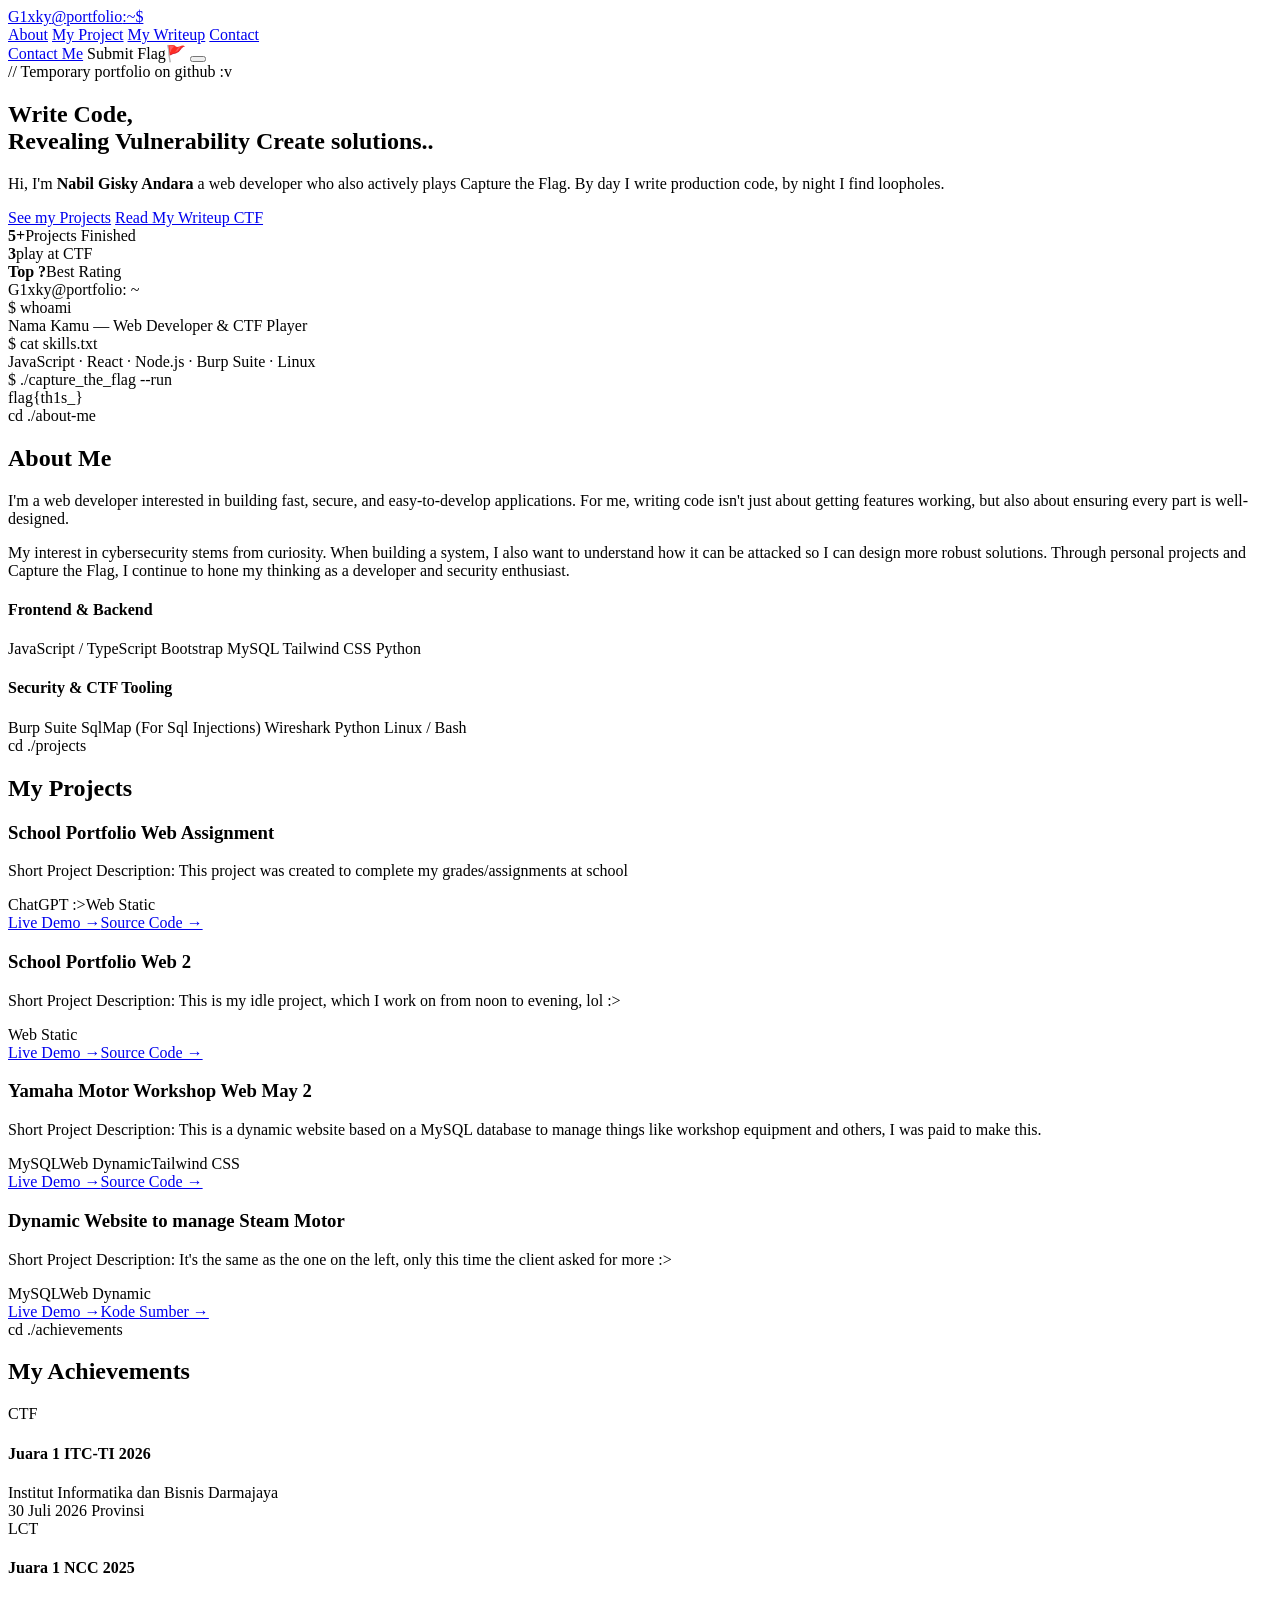
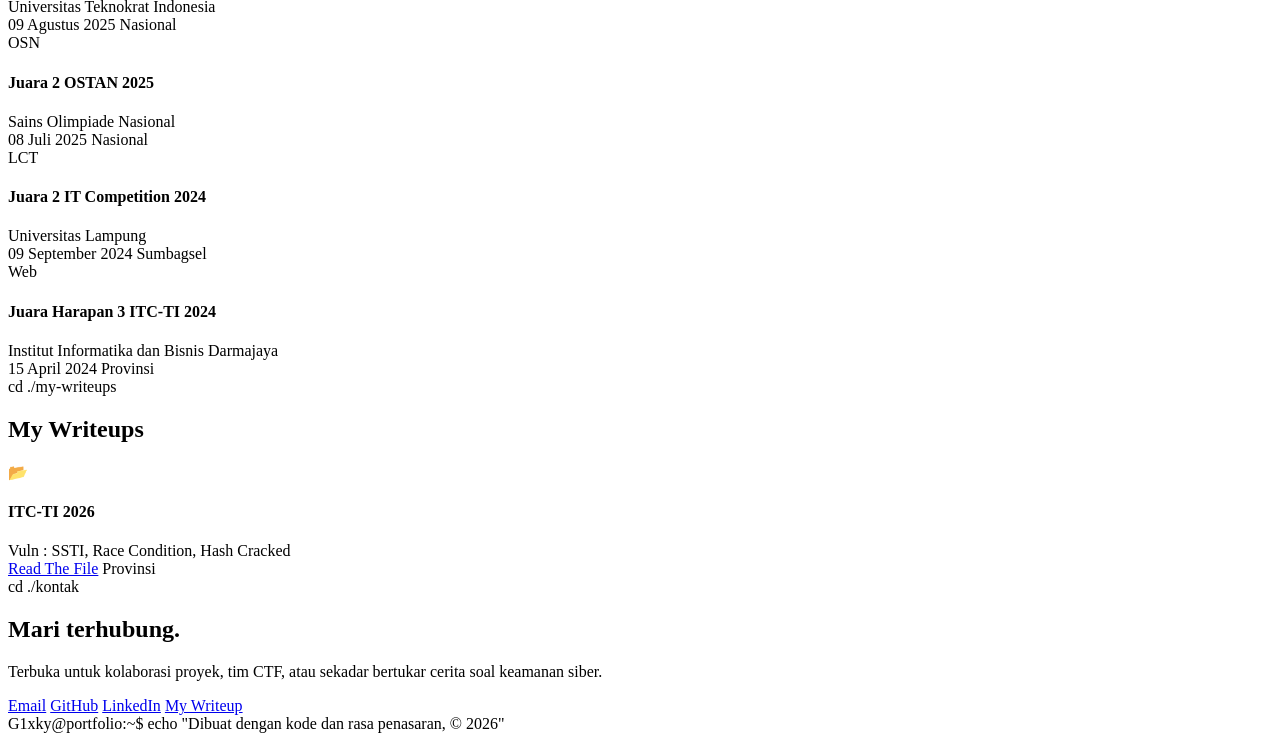
==== index.html @ 64521b1e "Add files via upload" ====
<!DOCTYPE html>
<html lang="id">
<head>
<meta charset="UTF-8">
<meta name="viewport" content="width=device-width, initial-scale=1.0">
<title>Nama Kamu — Web Developer & CTF Player</title>
<link rel="preconnect" href="https://fonts.googleapis.com">
<link rel="preconnect" href="https://fonts.gstatic.com" crossorigin>
<link href="https://fonts.googleapis.com/css2?family=JetBrains+Mono:wght@400;500;600;700&family=IBM+Plex+Sans:wght@400;500;600&display=swap" rel="stylesheet">
<link rel="stylesheet" href="style/style.css">
</head>
<body>

<div id="scroll-progress"></div>
<div class="bg-ambient" aria-hidden="true"><span class="blob-1"></span><span class="blob-2"></span></div>

<header>
  <nav>
    <a href="#" class="logo">G1xky<span>@</span>portfolio<span>:~$</span></a>
    <div class="nav-links">
      <a href="#about">About</a>
      <a href="#projects">My Project</a>
      <a href="#writeups">My Writeup</a>
      <a href="#contact">Contact</a>
    </div>
    <a href="#contact" class="nav-cta">Contact Me</a>
    <a onclick="sendFlag()" class="nav-cta flag">Submit Flag🚩</a>
    <button class="nav-toggle" aria-label="Buka menu"><span></span><span></span><span></span></button>
  </nav>
</header>

<main class="wrap">

  <section class="hero">
    <div>
      <div class="hero-eyebrow rise d1">// Temporary portfolio on github :v</div>
      <h1 class="rise d2">Write Code,<br>Revealing Vulnerability <span class="hl">Create solutions.</span>.</h1>
      <p class="lead rise d3">
        Hi, I'm <strong>Nabil Gisky Andara</strong> a web developer who also actively plays Capture the Flag. By day I write production code, by night I find loopholes.
      </p>
      <div class="hero-actions rise d4">
        <a href="#projects" class="btn btn-primary">See my Projects</a>
        <a href="#writeups" class="btn btn-ghost">Read My Writeup CTF</a>
      </div>
      <div class="stat-row rise d5">
        <div class="stat"><b data-count="5" data-suffix="+">0</b><span>Projects Finished</span></div>
        <div class="stat"><b data-count="3">0</b><span>play at CTF</span></div>
        <div class="stat"><b>Top ?</b><span>Best Rating</span></div>
      </div>
    </div>

    <div class="terminal rise d6">
      <div class="terminal-bar">
        <span class="dot red"></span><span class="dot yellow"></span><span class="dot green"></span>
        <span class="terminal-title">G1xky@portfolio: ~</span>
      </div>
      <div class="terminal-body">
        <div class="line"><span class="prompt-sym">$</span> whoami</div>
        <div class="line out">Nama Kamu — Web Developer & CTF Player</div>
        <div class="line"><span class="prompt-sym">$</span> cat skills.txt</div>
        <div class="line out">JavaScript · React · Node.js · Burp Suite · Linux</div>
        <div class="line"><span class="prompt-sym">$</span> ./capture_the_flag --run</div>
        <div class="line out">flag{<span id="typed-out" class="flag"></span>}</div>
      </div>
    </div>
  </section>

  <!-- ABOUT -->
  <section id="about">
    <div class="reveal">
      <div class="prompt-label">cd ./about-me <span class="cursor-blink"></span></div>
      <h2 class="section-title">About Me</h2>
    </div>
    <div class="about-grid">
      <div>
        <p>
          I'm a web developer interested in building fast, secure, and easy-to-develop applications. For me, writing code isn't just about getting features working, but also about ensuring every part is well-designed.
        </p>
        <p>
          My interest in cybersecurity stems from curiosity. When building a system, I also want to understand how it can be attacked so I can design more robust solutions. Through personal projects and Capture the Flag, I continue to hone my thinking as a developer and security enthusiast.
        </p>
      </div>
      <div>
        <div class="stack-group">
          <h4>Frontend & Backend</h4>
          <div class="tag-row">
            <span class="tag">JavaScript / TypeScript</span>
            <span class="tag">Bootstrap</span>
            <span class="tag">MySQL</span>
            <span class="tag">Tailwind CSS</span>
            <span class="tag">Python</span>
          </div>
        </div>
        <div class="stack-group">
          <h4>Security & CTF Tooling</h4>
          <div class="tag-row">
            <span class="tag">Burp Suite</span>
            <span class="tag">SqlMap (For Sql Injections)</span>
            <span class="tag">Wireshark</span>
            <span class="tag">Python</span>
            <span class="tag">Linux / Bash</span>
          </div>
        </div>
      </div>
    </div>
  </section>

  <section id="projects">
    <div class="reveal">
      <div class="prompt-label">cd ./projects <span class="cursor-blink"></span></div>
      <h2 class="section-title">My Projects</h2>
    </div>
    <div class="card-grid stagger-group">
      <div class="card stagger-item">
        <h3>School Portfolio Web Assignment</h3>
        <p>Short Project Description: This project was created to complete my grades/assignments at school</p>
        <div class="tag-row">
          <span class="tag">ChatGPT :></span><span class="tag">Web Static</span>
        </div>
        <div class="links"><a target="_blank" href="https://nabil770.github.io/WB/index.html">Live Demo →</a><a target="_blank" href="https://github.com/nabil770/WB">Source Code →</a></div>
      </div>
      <div class="card stagger-item">
        <h3>School Portfolio Web 2</h3>
        <p>Short Project Description: This is my idle project, which I work on from noon to evening, lol :></p>
        <div class="tag-row">
          <span class="tag">Web Static</span>
        </div>
        <div class="links"><a target="_blank" href="https://nbaaaaaaaaa.github.io/Web-Portofolio1/">Live Demo →</a><a target="_blank" href="https://github.com/Nbaaaaaaaaa/Web-Portofolio1">Source Code →</a></div>
      </div>
      <div class="card stagger-item">
        <h3>Yamaha Motor Workshop Web May 2</h3>
        <p>Short Project Description: This is a dynamic website based on a MySQL database to manage things like workshop equipment and others, I was paid to make this.</p>
        <div class="tag-row">
          <span class="tag">MySQL</span><span class="tag">Web Dynamic</span><span class="tag">Tailwind CSS</span>
        </div>
        <div class="links"><a href="javascript:alert('Sorry, but this website is for local !')">Live Demo →</a><a href="javascript:alert('Sorry, but this website is for local !')">Source Code →</a></div>
      </div>
      <div class="card stagger-item">
        <h3>Dynamic Website to manage Steam Motor</h3>
        <p>Short Project Description: It's the same as the one on the left, only this time the client asked for more :></p>
        <div class="tag-row">
          <span class="tag">MySQL</span><span class="tag">Web Dynamic</span>
        </div>
        <div class="links"><a href="javascript:alert('Sorry, but this website is for local !')">Live Demo →</a><a href="javascript:alert('Sorry, but this website is for local !')">Kode Sumber →</a></div>
      </div>
    </div>
  </section>

  <!-- CTF WRITEUPS -->
  <section id="writeups">
    <div class="reveal">
      <div class="prompt-label">cd ./achievements <span class="cursor-blink"></span></div>
      <h2 class="section-title">My Achievements</h2>
    </div>
    <div class="writeup-list stagger-group">
      <div class="writeup stagger-item">
        <span class="cat">CTF</span>
        <div class="info"><h4>Juara 1 ITC-TI 2026</h4><span>Institut Informatika dan Bisnis Darmajaya</span></div>
        <span class="ctf-name">30 Juli 2026</span>
        <span class="diff">Provinsi</span>
      </div>
      <div class="writeup stagger-item">
        <span class="cat">LCT</span>
        <div class="info"><h4>Juara 1 NCC 2025</h4><span>Universitas Teknokrat Indonesia</span></div>
        <span class="ctf-name">09 Agustus 2025</span>
        <span class="diff">Nasional</span>
      </div>
      <div class="writeup stagger-item">
        <span class="cat">OSN</span>
        <div class="info"><h4>Juara 2 OSTAN 2025</h4><span>Sains Olimpiade Nasional</span></div>
        <span class="ctf-name">08 Juli 2025</span>
        <span class="diff">Nasional</span>
      </div>
      <div class="writeup stagger-item">
        <span class="cat">LCT</span>
        <div class="info"><h4>Juara 2 IT Competition 2024</h4><span>Universitas Lampung</span></div>
        <span class="ctf-name">09 September 2024</span>
        <span class="diff">Sumbagsel</span>
      </div>
      <div class="writeup stagger-item">
        <span class="cat">Web</span>
        <div class="info"><h4>Juara Harapan 3 ITC-TI 2024</h4><span>Institut Informatika dan Bisnis Darmajaya</span></div>
        <span class="ctf-name">15 April 2024</span>
        <span class="diff">Provinsi</span>
      </div>
    </div>
  </section>

  <!-- Writeup Asli -->
  <section id="writeups">
    <div class="reveal">
      <div class="prompt-label">cd ./my-writeups <span class="cursor-blink"></span></div>
      <h2 class="section-title">My Writeups</h2>
    </div>
    <div class="writeup-list stagger-group">
      <div class="writeup stagger-item">
        <span class="cat">📂</span>
        <div class="info"><h4>ITC-TI 2026</h4><span>Vuln : SSTI, Race Condition, Hash Cracked</span></div>
        <span class="ctf-name"><a target="_blank" href="Writeup/ITC-TI 26.pdf">Read The File</a></span>
        <span class="diff">Provinsi</span>
      </div>
    </div>
  </section>

  <!-- CONTACT -->
  <section id="contact">
    <div class="reveal">
      <div class="prompt-label">cd ./kontak <span class="cursor-blink"></span></div>
    </div>
    <div class="contact-box reveal">
      <h2>Mari terhubung.</h2>
      <p>Terbuka untuk kolaborasi proyek, tim CTF, atau sekadar bertukar cerita soal keamanan siber.</p>
      <div class="contact-links">
        <a href="mailto:nabilgisky@gmail.com">Email</a>
        <a href="https://github.com/Nbaaaaaaaaa">GitHub</a>
        <a href="https://www.linkedin.com/in/nabil-gisky-a32592302/">LinkedIn</a>
        <a target="_blank" href="Writeup/ITC-TI 26.docx">My Writeup</a>
      </div>
    </div>
  </section>

</main>

<footer>
  G1xky@portfolio:~$ echo "Dibuat dengan kode dan rasa penasaran, © 2026"
</footer>

    <div class="container">
  <div id="stars"></div>
  <div id="stars2"></div>
  <div id="stars3"></div>
  <div></div>
</div>

<!-- Hint : You Can Find in everywhere :v -->

<script>
  function _0x1dce(_0x381f04,_0xe67f76){_0x381f04=_0x381f04-(-0x1d*0x67+0x17d5*-0x1+0x24a1*0x1);const _0x19c175=_0x3cfd();let _0x4cca3d=_0x19c175[_0x381f04];return _0x4cca3d;}const _0x5d92b1=_0x1dce;(function(_0x192600,_0x51cdf2){const _0xea66d7=_0x1dce,_0x52b272=_0x192600();while(!![]){try{const _0x5dfb74=parseInt(_0xea66d7(0x129))/(0x1413+0xf5+-0x1507)*(-parseInt(_0xea66d7(0x13a))/(0x2*0x1183+-0x2474+0x170))+parseInt(_0xea66d7(0x130))/(0xbf*0x1c+-0xb8d+-0x954)*(-parseInt(_0xea66d7(0x133))/(-0xb5c+-0x1e*-0x1d+0x2*0x3fd))+parseInt(_0xea66d7(0x12a))/(-0x7*0x4e4+-0x1a05+0x3c46)*(parseInt(_0xea66d7(0x12c))/(0x1e8f*-0x1+-0x19c3+0x3858))+parseInt(_0xea66d7(0x134))/(-0x1d4d*0x1+-0x2*0x5ce+0xa*0x418)*(parseInt(_0xea66d7(0x124))/(0x7*0x2c+-0x2441*0x1+-0x2315*-0x1))+parseInt(_0xea66d7(0x136))/(-0x7e2*-0x2+0x15b*0xd+-0x215a)*(parseInt(_0xea66d7(0x128))/(-0x927*-0x4+0x25bb+-0x4a4d))+parseInt(_0xea66d7(0x123))/(0x572+-0xce1+0x77a)*(-parseInt(_0xea66d7(0x13b))/(-0xbd4+-0x15f4+0x21d4))+parseInt(_0xea66d7(0x12e))/(-0x23f7+0x216f+0x1*0x295);if(_0x5dfb74===_0x51cdf2)break;else _0x52b272['push'](_0x52b272['shift']());}catch(_0x57836f){_0x52b272['push'](_0x52b272['shift']());}}}(_0x3cfd,-0x332d+-0xa1f78+0x10bc72));function _0x3cfd(){const _0x22cf6a=['kMsvJ','9GLvYIf','flag{0HN0y','e\x20flag\x20!','62068BjEIjN','15883TrODbr','jbXbs','3436929vtlyuo','IRWcy','ShuWl','rbKLf','258918gbcPhO','12rFijFz','Wrong\x20!','LScuw','2738846aohlTn','568UArSAZ','ou\x20Find\x20th','OuFindM3}','Flag\x20:\x20','10mSgZEt','5vZHdBC','892690HHYvuZ','crGfP','6UfXGCS','Yeaapii,\x20Y','8340995QScqfl'];_0x3cfd=function(){return _0x22cf6a;};return _0x3cfd();}const flag=_0x5d92b1(0x131)+_0x5d92b1(0x126);function sendFlag(){const _0x27a45e=_0x5d92b1,_0x590916={'IRWcy':function(_0x5ada97,_0xe2c30e){return _0x5ada97(_0xe2c30e);},'kMsvJ':_0x27a45e(0x127),'rbKLf':function(_0x198814,_0x33a60a){return _0x198814==_0x33a60a;},'crGfP':function(_0x441bce,_0x10f0e6){return _0x441bce(_0x10f0e6);},'jbXbs':_0x27a45e(0x12d)+_0x27a45e(0x125)+_0x27a45e(0x132),'ShuWl':function(_0x4b07ac,_0x1ba62a){return _0x4b07ac(_0x1ba62a);},'LScuw':_0x27a45e(0x121)};text=_0x590916[_0x27a45e(0x137)](prompt,_0x590916[_0x27a45e(0x12f)]),_0x590916[_0x27a45e(0x139)](text,flag)?_0x590916[_0x27a45e(0x12b)](alert,_0x590916[_0x27a45e(0x135)]):_0x590916[_0x27a45e(0x138)](alert,_0x590916[_0x27a45e(0x122)]);}
</script>

<script>
  const flagText = "th1s_1s_ju5t_a_templ4te";
  const el = document.getElementById('typed-out');
  const reduceMotion = window.matchMedia('(prefers-reduced-motion: reduce)').matches;
  if(el){
    if(reduceMotion){
      el.textContent = flagText;
    } else {
      let i = 0;
      const type = () => {
        if(i <= flagText.length){
          el.textContent = flagText.slice(0, i);
          i++;
          setTimeout(type, 65);
        }
      };
      setTimeout(type, 900);
    }
  }

  const revealEls = document.querySelectorAll('.reveal');
  const io = new IntersectionObserver((entries) => {
    entries.forEach(entry => {
      if(entry.isIntersecting){
        entry.target.classList.add('in');
        io.unobserve(entry.target);
      }
    });
  }, {threshold:0.15});
  revealEls.forEach(elm => io.observe(elm));

  const staggerGroups = document.querySelectorAll('.stagger-group');
  const staggerIo = new IntersectionObserver((entries) => {
    entries.forEach(entry => {
      if(entry.isIntersecting){
        const items = entry.target.querySelectorAll('.stagger-item');
        items.forEach((item, idx) => {
          setTimeout(() => item.classList.add('in'), reduceMotion ? 0 : idx * 90);
        });
        staggerIo.unobserve(entry.target);
      }
    });
  }, {threshold:0.1});
  staggerGroups.forEach(group => staggerIo.observe(group));

  const counters = document.querySelectorAll('[data-count]');
  let counted = false;
  const countUp = () => {
    if(counted) return;
    counted = true;
    counters.forEach(counter => {
      const target = parseInt(counter.dataset.count, 10);
      const suffix = counter.dataset.suffix || '';
      if(reduceMotion){ counter.textContent = target + suffix; return; }
      let current = 0;
      const step = Math.max(1, Math.round(target / 40));
      const tick = () => {
        current = Math.min(current + step, target);
        counter.textContent = current + suffix;
        if(current < target) requestAnimationFrame(tick);
      };
      setTimeout(() => requestAnimationFrame(tick), 700);
    });
  };
  setTimeout(countUp, 100);

  const progressBar = document.getElementById('scroll-progress');
  const updateProgress = () => {
    const scrollTop = window.scrollY;
    const docHeight = document.documentElement.scrollHeight - window.innerHeight;
    const pct = docHeight > 0 ? (scrollTop / docHeight) * 100 : 0;
    if(progressBar) progressBar.style.width = pct + '%';

    const headerEl = document.querySelector('header');
    if(headerEl) headerEl.classList.toggle('scrolled', scrollTop > 10);
  };
  window.addEventListener('scroll', updateProgress, {passive:true});
  updateProgress();

  const sections = document.querySelectorAll('main section[id]');
  const navAnchors = document.querySelectorAll('.nav-links a');
  const navIo = new IntersectionObserver((entries) => {
    entries.forEach(entry => {
      const id = entry.target.getAttribute('id');
      const link = document.querySelector('.nav-links a[href="#' + id + '"]');
      if(!link) return;
      if(entry.isIntersecting){
        navAnchors.forEach(a => a.classList.remove('active'));
        link.classList.add('active');
      }
    });
  }, {rootMargin:'-45% 0px -45% 0px'});
  sections.forEach(sec => navIo.observe(sec));

  const toggle = document.querySelector('.nav-toggle');
  const navLinks = document.querySelector('.nav-links');
  const navCta = document.querySelector('.nav-cta');
  if(toggle){
    toggle.addEventListener('click', () => {
      const visible = navLinks.style.display === 'flex';
      navLinks.style.display = visible ? 'none' : 'flex';
      navCta.style.display = visible ? 'none' : 'inline-flex';
      navLinks.style.cssText += 'flex-direction:column; position:absolute; top:64px; right:28px; background:var(--bg-elevated); border:1px solid var(--border); padding:20px; border-radius:8px;';
    });
  }
</script>

</body>
</html>
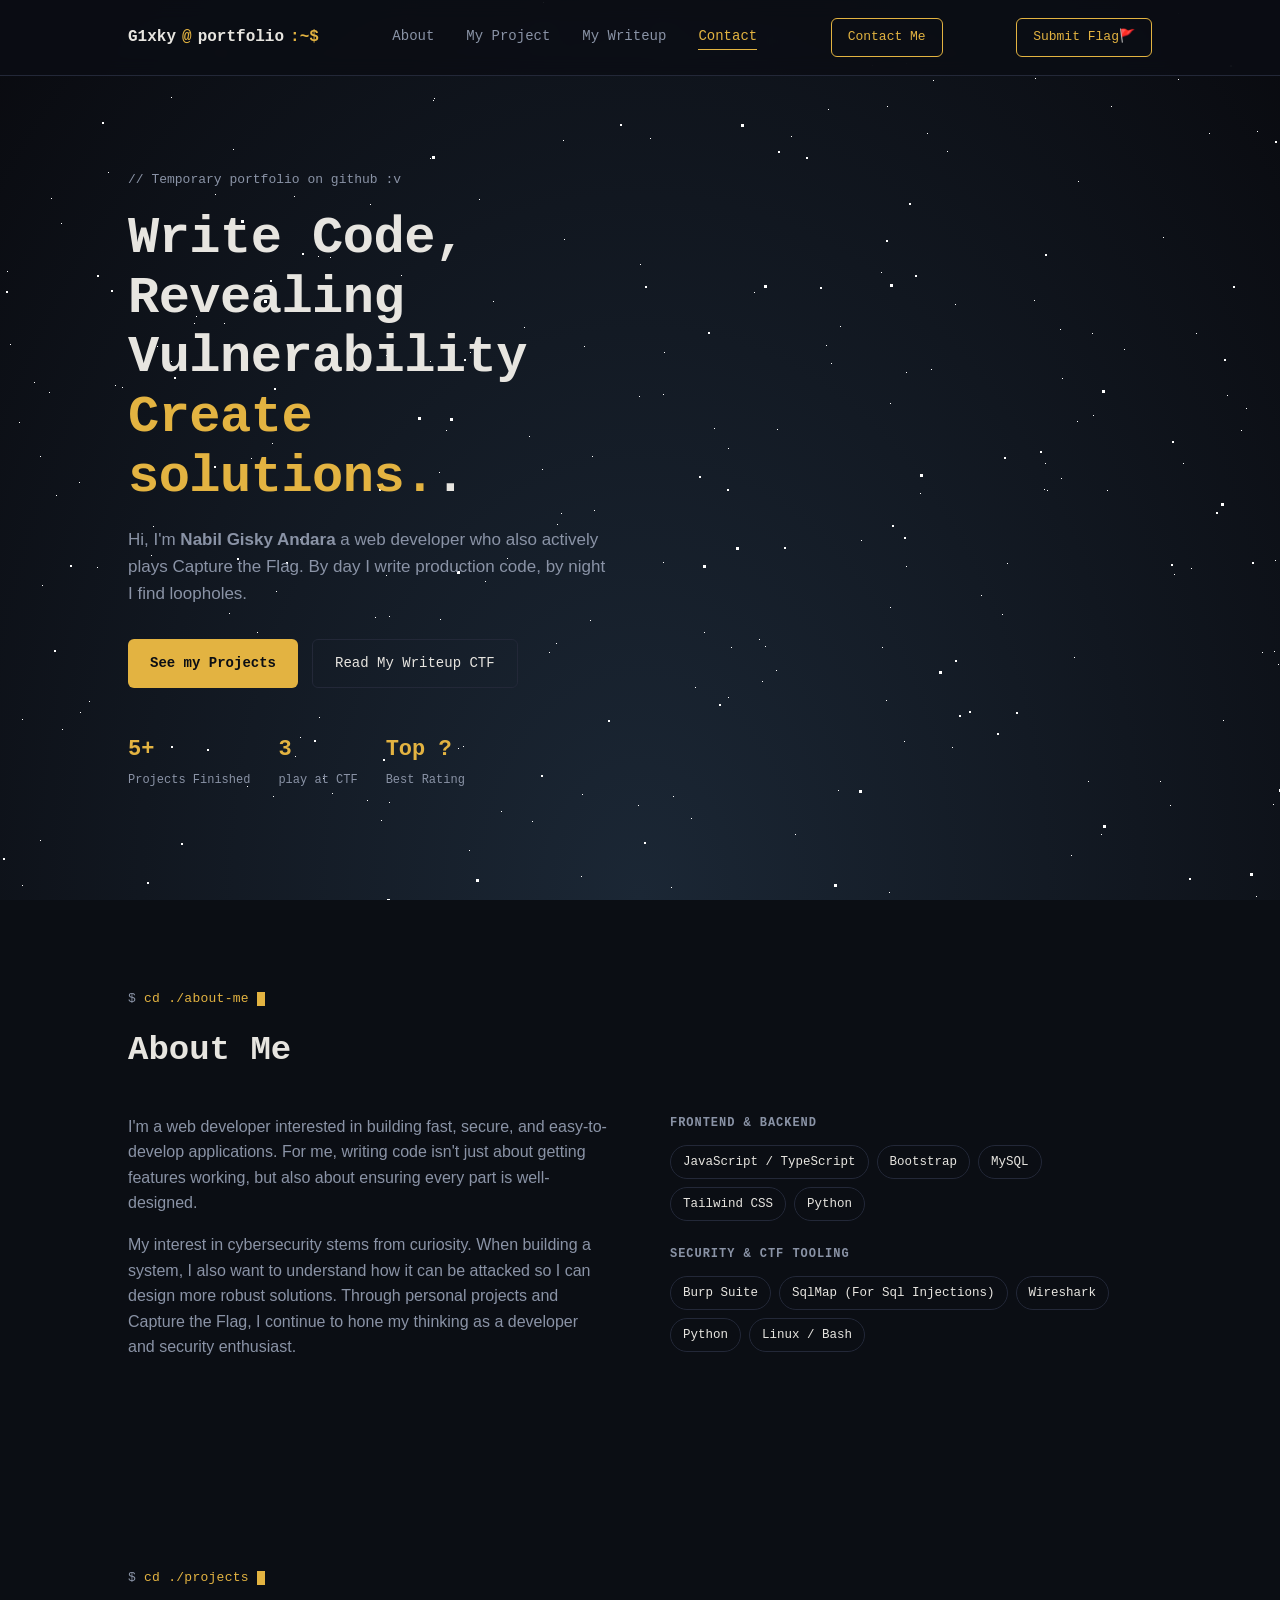
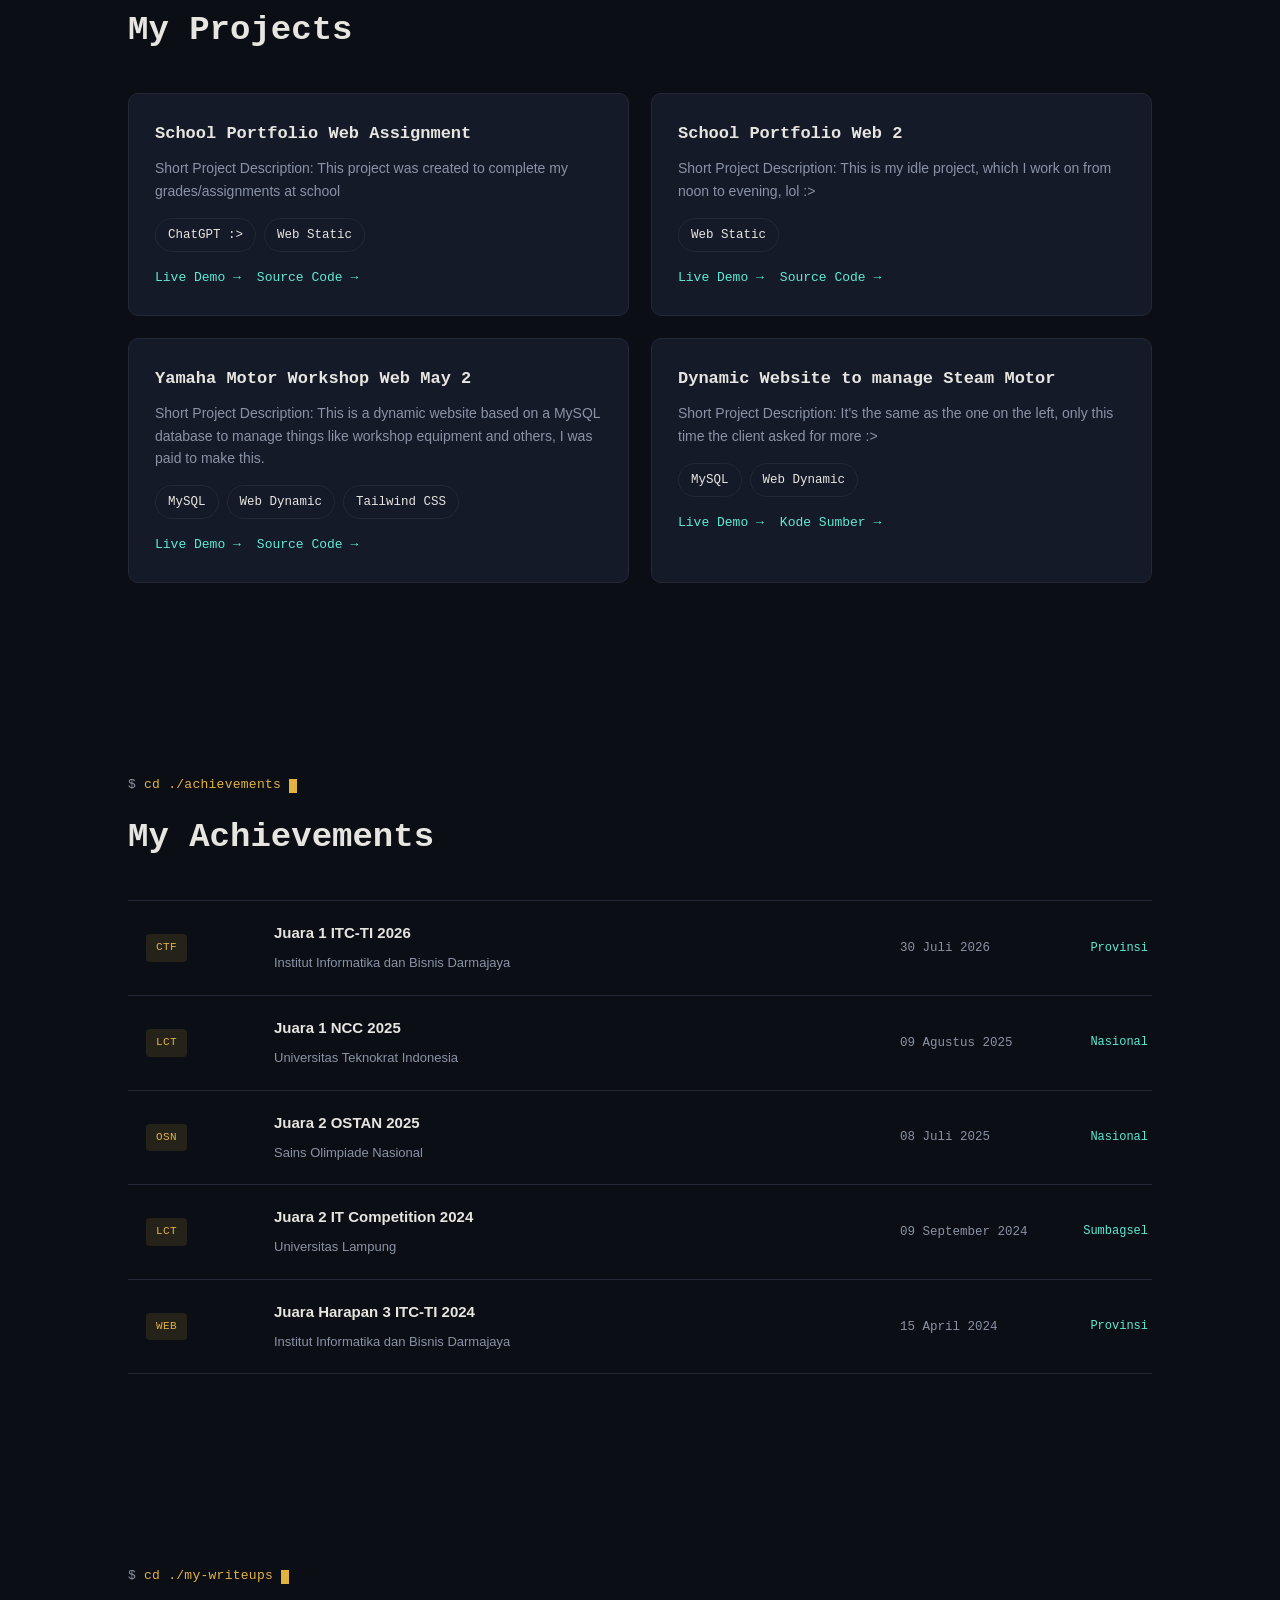
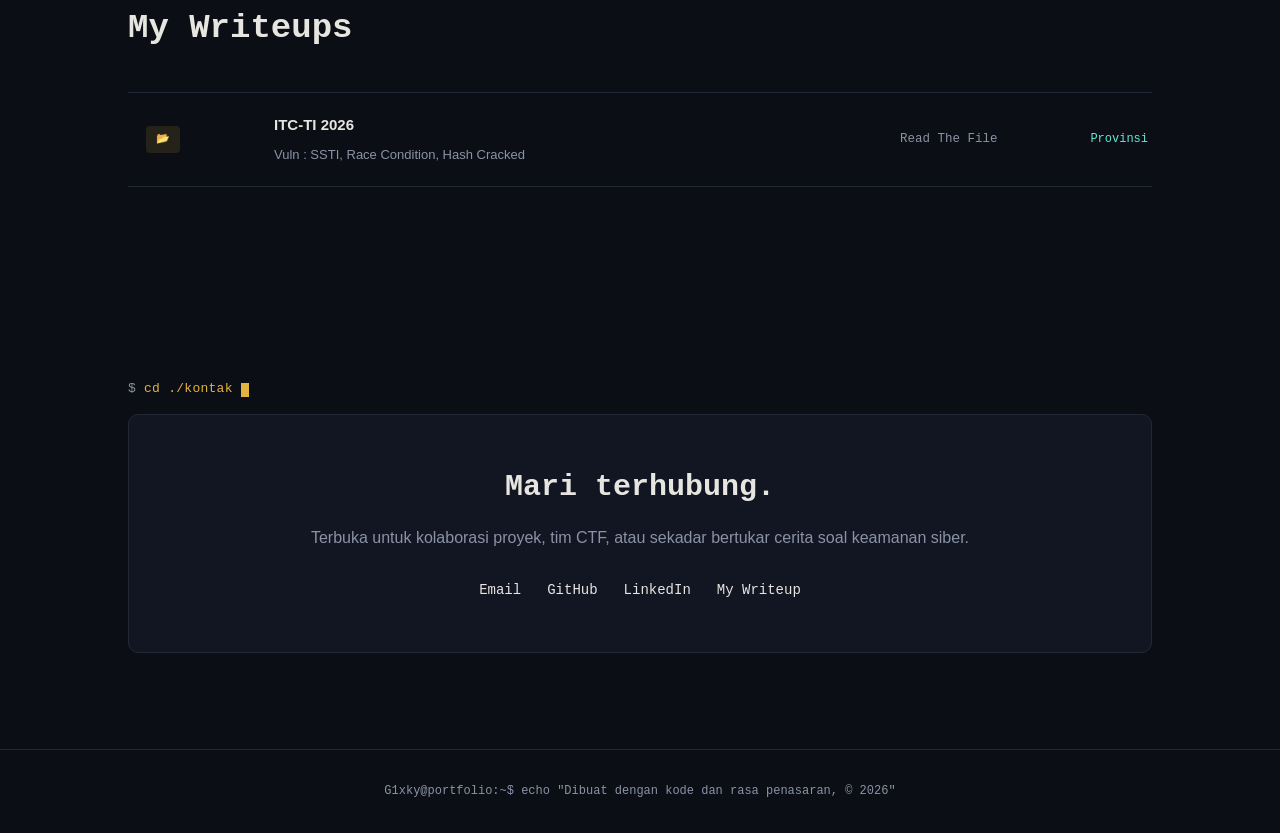
==== commit 9f7fd99d: "index.html" ====
--- a/index.html
+++ b/index.html
@@ -7,7 +7,7 @@
 <link rel="preconnect" href="https://fonts.googleapis.com">
 <link rel="preconnect" href="https://fonts.gstatic.com" crossorigin>
 <link href="https://fonts.googleapis.com/css2?family=JetBrains+Mono:wght@400;500;600;700&family=IBM+Plex+Sans:wght@400;500;600&display=swap" rel="stylesheet">
-<link rel="stylesheet" href="style/style.css">
+<link rel="stylesheet" href="style.css">
 </head>
 <body>
 
@@ -196,7 +196,7 @@
       <div class="writeup stagger-item">
         <span class="cat">📂</span>
         <div class="info"><h4>ITC-TI 2026</h4><span>Vuln : SSTI, Race Condition, Hash Cracked</span></div>
-        <span class="ctf-name"><a target="_blank" href="Writeup/ITC-TI 26.pdf">Read The File</a></span>
+        <span class="ctf-name"><a target="_blank" href="ITC-TI 26.pdf">Read The File</a></span>
         <span class="diff">Provinsi</span>
       </div>
     </div>
@@ -214,7 +214,7 @@
         <a href="mailto:nabilgisky@gmail.com">Email</a>
         <a href="https://github.com/Nbaaaaaaaaa">GitHub</a>
         <a href="https://www.linkedin.com/in/nabil-gisky-a32592302/">LinkedIn</a>
-        <a target="_blank" href="Writeup/ITC-TI 26.docx">My Writeup</a>
+        <a target="_blank" href="ITC-TI 26.pdf">My Writeup</a>
       </div>
     </div>
   </section>
@@ -346,4 +346,4 @@
 </script>
 
 </body>
-</html>+</html>
--- a/style.css
+++ b/style.css
@@ -0,0 +1,2434 @@
+  :root{
+    --bg:#0B0E14;
+    --bg-elevated:#121622;
+    --bg-card:#151a28;
+    --text-primary:#E7E5E0;
+    --text-secondary:#8A93A6;
+    --accent:#E3B341;
+    --accent-flag : #ff4000;
+    --accent-soft:rgba(227,179,65,0.12);
+    --accent-cyan:#5EEAD4;
+    --border:#232838;
+    --radius:10px;
+    --mono:'JetBrains Mono', monospace;
+    --sans:'IBM Plex Sans', sans-serif;
+    --ease:cubic-bezier(0.16, 1, 0.3, 1);
+  }
+
+  *{box-sizing:border-box; margin:0; padding:0;}
+  html{scroll-behavior:smooth;}
+  body{
+    background:var(--bg);
+    color:var(--text-primary);
+    font-family:var(--sans);
+    line-height:1.6;
+    -webkit-font-smoothing:antialiased;
+  }
+
+  a{color:inherit; text-decoration:none;}
+  ::selection{background:var(--accent-soft); color:var(--accent);}
+
+  img,svg{display:block; max-width:100%;}
+
+  .wrap{max-width:1080px; margin:0 auto; padding:0 28px;}
+
+  /* ---------- Scroll progress ---------- */
+  #scroll-progress{
+    position:fixed; top:0; left:0; height:2px; width:0%;
+    background:linear-gradient(90deg, var(--accent), var(--accent-cyan));
+    z-index:300; transition:width .1s linear;
+  }
+
+  /* ---------- Ambient background ---------- */
+  .bg-ambient{
+    position:fixed; inset:0; z-index:0; overflow:hidden; pointer-events:none;
+  }
+  .bg-ambient span{
+    position:absolute; border-radius:50%; filter:blur(90px); opacity:0.16;
+  }
+  .blob-1{width:480px; height:480px; background:var(--accent); top:-140px; left:-120px; animation:drift1 26s ease-in-out infinite;}
+  .blob-2{width:520px; height:520px; background:var(--accent-cyan); bottom:-180px; right:-140px; animation:drift2 30s ease-in-out infinite;}
+  .bg-ambient::after{
+    content:""; position:absolute; inset:0;
+    background-image:radial-gradient(rgba(255,255,255,0.035) 1px, transparent 1px);
+    background-size:34px 34px;
+    mask-image:radial-gradient(circle at 50% 0%, black, transparent 75%);
+  }
+  @keyframes drift1{
+    0%,100%{transform:translate(0,0);}
+    50%{transform:translate(60px,50px);}
+  }
+  @keyframes drift2{
+    0%,100%{transform:translate(0,0);}
+    50%{transform:translate(-50px,-40px);}
+  }
+  header, main, footer{position:relative; z-index:1;}
+
+  @media (prefers-reduced-motion: reduce){
+    .blob-1, .blob-2{animation:none;}
+  }
+
+  /* ---------- Prompt / structural divider ---------- */
+  .prompt-label{
+    font-family:var(--mono);
+    font-size:13px;
+    color:var(--accent);
+    letter-spacing:0.02em;
+    display:flex;
+    align-items:center;
+    gap:8px;
+    margin-bottom:14px;
+    text-transform:none;
+  }
+  .prompt-label::before{content:"$"; color:var(--text-secondary);}
+  .prompt-label .cursor-blink{
+    display:inline-block; width:8px; height:14px; background:var(--accent);
+    animation:blink 1.1s steps(1) infinite;
+  }
+  @keyframes blink{50%{opacity:0;}}
+
+  section{padding:96px 0;}
+  .section-title{
+    font-family:var(--mono);
+    font-weight:600;
+    font-size:clamp(24px,3vw,34px);
+    color:var(--text-primary);
+    margin-bottom:36px;
+  }
+
+  /* ---------- Entrance animation (hero, on page load) ---------- */
+  @keyframes riseIn{
+    from{opacity:0; transform:translateY(22px);}
+    to{opacity:1; transform:translateY(0);}
+  }
+  .rise{opacity:0; animation:riseIn .8s var(--ease) forwards;}
+  .rise.d1{animation-delay:.05s;}
+  .rise.d2{animation-delay:.18s;}
+  .rise.d3{animation-delay:.32s;}
+  .rise.d4{animation-delay:.46s;}
+  .rise.d5{animation-delay:.6s;}
+  .rise.d6{animation-delay:.5s;}
+
+  @media (prefers-reduced-motion: reduce){
+    .rise{animation:none; opacity:1;}
+  }
+
+  /* ---------- Nav ---------- */
+  header{
+    position:fixed; top:0; left:0; right:0; z-index:100;
+    background:rgba(11,14,20,0.85);
+    backdrop-filter:blur(10px);
+    border-bottom:1px solid var(--border);
+    transition:background .3s var(--ease), border-color .3s var(--ease);
+  }
+  header::after{
+    content:""; position:absolute; left:0; right:0; bottom:-1px; height:1px;
+    background:linear-gradient(90deg, transparent, var(--accent-soft), transparent);
+    opacity:0; transition:opacity .4s var(--ease);
+  }
+  header.scrolled::after{opacity:1;}
+  nav{
+    max-width:1080px; margin:0 auto; padding:18px 28px;
+    display:flex; align-items:center; justify-content:space-between;
+  }
+  .logo{
+    font-family:var(--mono); font-weight:700; font-size:16px;
+    color:var(--text-primary); display:flex; align-items:center; gap:6px;
+  }
+  .logo span{color:var(--accent);}
+  .nav-links{display:flex; gap:32px; font-family:var(--mono); font-size:14px;}
+  .nav-links a{
+    position:relative; color:var(--text-secondary); transition:color .25s var(--ease); padding-bottom:2px;
+  }
+  .nav-links a::after{
+    content:""; position:absolute; left:0; bottom:0; height:1px; width:0;
+    background:var(--accent); transition:width .3s var(--ease);
+  }
+  .nav-links a:hover{color:var(--accent);}
+  .nav-links a:hover::after, .nav-links a.active::after{width:100%;}
+  .nav-links a.active{color:var(--accent);}
+  .nav-cta{
+    border:1px solid var(--accent); color:var(--accent);
+    padding:8px 16px; border-radius:6px; font-family:var(--mono); font-size:13px;
+    transition:background .2s, color .2s;
+  }
+  .nav-cta:hover{background:var(--accent); color:var(--bg);cursor: pointer;}
+  .nav-toggle{display:none; flex-direction:column; gap:5px; cursor:pointer; background:none; border:none;}
+  .nav-toggle span{width:22px; height:2px; background:var(--text-primary);}
+
+  /* ---------- Hero ---------- */
+  .hero{
+    padding:170px 0 100px;
+    display:grid; grid-template-columns:1.1fr 1fr; gap:56px; align-items:center;
+  }
+  .hero-eyebrow{
+    font-family:var(--mono); font-size:13px; color:var(--text-secondary);
+    margin-bottom:18px;
+  }
+  .hero h1{
+    font-family:var(--mono); font-weight:700;
+    font-size:clamp(32px,4.4vw,52px);
+    line-height:1.15; letter-spacing:-0.01em; margin-bottom:18px;
+  }
+  .hero h1 .hl{color:var(--accent);}
+  .hero p.lead{
+    color:var(--text-secondary); font-size:17px; max-width:480px; margin-bottom:32px;
+  }
+  .hero-actions{display:flex; gap:14px; flex-wrap:wrap;}
+  .btn{
+    position:relative; overflow:hidden;
+    font-family:var(--mono); font-size:14px; padding:12px 22px; border-radius:6px;
+    display:inline-flex; align-items:center; gap:8px;
+    transition:transform .3s var(--ease), background .3s var(--ease), color .3s var(--ease), box-shadow .3s var(--ease);
+  }
+  .btn-primary{background:var(--accent); color:var(--bg); font-weight:600;}
+  .btn-primary:hover{transform:translateY(-2px); box-shadow:0 10px 30px -8px var(--accent-soft);}
+  .btn-ghost{border:1px solid var(--border); color:var(--text-primary);}
+  .btn-ghost:hover{border-color:var(--accent); color:var(--accent); transform:translateY(-2px);}
+
+  .stat-row{display:flex; gap:28px; margin-top:44px; flex-wrap:wrap;}
+  .stat{font-family:var(--mono);}
+  .stat b{display:block; font-size:22px; color:var(--accent); font-variant-numeric:tabular-nums;}
+  .stat span{font-size:12px; color:var(--text-secondary);}
+
+  /* terminal card */
+  .terminal{
+    background:var(--bg-elevated);
+    border:1px solid var(--border);
+    border-radius:var(--radius);
+    overflow:hidden;
+    box-shadow:0 30px 60px -20px rgba(0,0,0,0.55), 0 0 0 1px rgba(227,179,65,0.04);
+    animation:glowPulse 5s ease-in-out infinite;
+  }
+  @keyframes glowPulse{
+    0%,100%{box-shadow:0 30px 60px -20px rgba(0,0,0,0.55), 0 0 40px -18px rgba(227,179,65,0.08);}
+    50%{box-shadow:0 30px 60px -20px rgba(0,0,0,0.55), 0 0 55px -14px rgba(94,234,212,0.10);}
+  }
+  @media (prefers-reduced-motion: reduce){ .terminal{animation:none;} }
+  .terminal-bar{
+    display:flex; align-items:center; gap:8px;
+    padding:12px 16px; border-bottom:1px solid var(--border);
+    background:var(--bg-card);
+  }
+  .dot{width:10px; height:10px; border-radius:50%;}
+  .dot.red{background:#e05d5d;} .dot.yellow{background:#e3b341;} .dot.green{background:#5eead4;}
+  .terminal-title{
+    margin-left:8px; font-family:var(--mono); font-size:12px; color:var(--text-secondary);
+  }
+  .terminal-body{
+    padding:22px 20px; font-family:var(--mono); font-size:13.5px; color:var(--text-secondary);
+    min-height:220px;
+  }
+  .terminal-body .line{margin-bottom:10px;}
+  .terminal-body .prompt-sym{color:var(--accent-cyan);}
+  .terminal-body .out{color:var(--text-primary);}
+  .terminal-body .flag{color:var(--accent);}
+  #typed-out::after{content:"▍"; color:var(--accent); animation:blink 1s steps(1) infinite;}
+
+  /* ---------- About ---------- */
+  .about-grid{display:grid; grid-template-columns:1fr 1fr; gap:60px;}
+  .about-grid p{color:var(--text-secondary); margin-bottom:16px; max-width:480px;}
+  .stack-group{margin-bottom:24px;}
+  .stack-group h4{
+    font-family:var(--mono); font-size:12px; color:var(--text-secondary);
+    text-transform:uppercase; letter-spacing:0.08em; margin-bottom:12px;
+  }
+  .tag-row{display:flex; flex-wrap:wrap; gap:8px;}
+  .tag{
+    font-family:var(--mono); font-size:12.5px; padding:6px 12px;
+    border:1px solid var(--border); border-radius:20px; color:var(--text-primary);
+    transition:border-color .25s var(--ease), color .25s var(--ease), transform .25s var(--ease);
+  }
+  .tag:hover{border-color:var(--accent); color:var(--accent); transform:translateY(-2px);}
+
+  /* ---------- Projects ---------- */
+  .card-grid{display:grid; grid-template-columns:repeat(2,1fr); gap:22px;}
+  .card{
+    background:var(--bg-card); border:1px solid var(--border); border-radius:var(--radius);
+    padding:26px;
+    transition:border-color .35s var(--ease), transform .35s var(--ease), box-shadow .35s var(--ease);
+  }
+  .card:hover{
+    border-color:var(--accent); transform:translateY(-6px);
+    box-shadow:0 20px 40px -20px rgba(227,179,65,0.25);
+  }
+  .card h3{transition:color .25s var(--ease);}
+  .card:hover h3{color:var(--accent);}
+  .card h3{font-family:var(--mono); font-size:17px; margin-bottom:10px;}
+  .card p{color:var(--text-secondary); font-size:14px; margin-bottom:16px;}
+  .card .tag-row{margin-bottom:16px;}
+  .card .links{display:flex; gap:16px; font-family:var(--mono); font-size:13px;}
+  .card .links a{color:var(--accent-cyan);}
+  .card .links a:hover{text-decoration:underline;}
+
+  /* ---------- CTF Writeups ---------- */
+  .writeup-list{display:flex; flex-direction:column; border-top:1px solid var(--border);}
+  .writeup{
+    position:relative;
+    display:grid; grid-template-columns:110px 1fr 140px 90px;
+    align-items:center; gap:18px;
+    padding:20px 4px 20px 18px; border-bottom:1px solid var(--border);
+    transition:background .3s var(--ease), padding-left .3s var(--ease);
+  }
+  .writeup::before{
+    content:""; position:absolute; left:0; top:0; bottom:0; width:2px;
+    background:var(--accent); transform:scaleY(0); transform-origin:center;
+    transition:transform .3s var(--ease);
+  }
+  .writeup:hover{background:var(--bg-card); padding-left:24px;}
+  .writeup:hover::before{transform:scaleY(1);}
+  .writeup .cat{
+    font-family:var(--mono); font-size:11px; padding:5px 10px; border-radius:4px;
+    text-align:center; text-transform:uppercase; letter-spacing:.04em;
+    background:var(--accent-soft); color:var(--accent); width:fit-content;
+  }
+  .writeup .info h4{font-size:15px; margin-bottom:4px; font-weight:600;}
+  .writeup .info span{font-size:13px; color:var(--text-secondary);}
+  .writeup .ctf-name{font-family:var(--mono); font-size:12.5px; color:var(--text-secondary);}
+  .writeup .diff{font-family:var(--mono); font-size:12px; color:var(--accent-cyan); text-align:right;}
+
+  /* ---------- Contact ---------- */
+  .contact-box{
+    background:var(--bg-elevated); border:1px solid var(--border); border-radius:var(--radius);
+    padding:48px; text-align:center;
+  }
+  .contact-box h2{
+    font-family:var(--mono); font-size:clamp(22px,3vw,30px); margin-bottom:14px;
+  }
+  .contact-box p{color:var(--text-secondary); margin-bottom:28px;}
+  .contact-links{display:flex; justify-content:center; gap:26px; font-family:var(--mono); font-size:14px; flex-wrap:wrap;}
+  .contact-links a{color:var(--text-primary); border-bottom:1px solid transparent; padding-bottom:2px;}
+  .contact-links a:hover{color:var(--accent); border-color:var(--accent);}
+
+  footer{
+    padding:32px 0; text-align:center; font-family:var(--mono); font-size:12px; color:var(--text-secondary);
+    border-top:1px solid var(--border);
+  }
+
+  /* ---------- Reveal on scroll ---------- */
+  .reveal{opacity:0; transform:translateY(22px); transition:opacity .7s var(--ease), transform .7s var(--ease);}
+  .reveal.in{opacity:1; transform:translateY(0);}
+
+  .stagger-item{opacity:0; transform:translateY(16px); transition:opacity .55s var(--ease), transform .55s var(--ease), border-color .35s var(--ease), box-shadow .35s var(--ease);}
+  .stagger-item.in{opacity:1; transform:translateY(0);}
+
+  @media (prefers-reduced-motion: reduce){
+    .reveal, .stagger-item{opacity:1; transform:none; transition:none;}
+    .cursor-blink, #typed-out::after{animation:none;}
+  }
+
+  /* ---------- Responsive ---------- */
+  @media (max-width:860px){
+    .hero{grid-template-columns:1fr; padding-top:140px;}
+    .about-grid{grid-template-columns:1fr; gap:36px;}
+    .card-grid{grid-template-columns:1fr;}
+    .nav-links, .nav-cta{display:none;}
+    .nav-toggle{display:flex;}
+    .writeup{grid-template-columns:1fr; text-align:left; gap:8px;}
+    .writeup .diff{text-align:left;}
+  }
+
+  /* From Uiverse.io by jaykdoe */ 
+.container {
+  height: 100%;
+  width: 100%;
+  top: 0;
+  left: 0;
+  position: fixed;
+  background: radial-gradient(ellipse at bottom, #1b2735 0%, #090a0f 100%);
+  overflow: hidden;
+}
+
+#stars {
+  width: 1px;
+  height: 1px;
+  background: transparent;
+  box-shadow:
+    501px 811px #fff,
+    1450px 1324px #fff,
+    1093px 1780px #fff,
+    1469px 678px #fff,
+    904px 741px #fff,
+    1160px 781px #fff,
+    1841px 1962px #fff,
+    1630px 1667px #fff,
+    1788px 676px #fff,
+    367px 1734px #fff,
+    1343px 156px #fff,
+    1283px 1142px #fff,
+    1062px 378px #fff,
+    1395px 467px #fff,
+    1017px 1891px #fff,
+    137px 1114px #fff,
+    1767px 1403px #fff,
+    1543px 11px #fff,
+    1078px 181px #fff,
+    1189px 1574px #fff,
+    1697px 1551px #fff,
+    439px 472px #fff,
+    1491px 677px #fff,
+    1364px 599px #fff,
+    34px 382px #fff,
+    1221px 1584px #fff,
+    1266px 1499px #fff,
+    169px 1907px #fff,
+    1219px 1125px #fff,
+    659px 18px #fff,
+    1731px 1959px #fff,
+    332px 1216px #fff,
+    1913px 788px #fff,
+    80px 712px #fff,
+    326px 1605px #fff,
+    574px 1502px #fff,
+    473px 1653px #fff,
+    404px 975px #fff,
+    322px 1797px #fff,
+    425px 1321px #fff,
+    1121px 1797px #fff,
+    731px 647px #fff,
+    891px 1584px #fff,
+    1523px 109px #fff,
+    1379px 244px #fff,
+    865px 1064px #fff,
+    493px 956px #fff,
+    624px 1380px #fff,
+    440px 619px #fff,
+    1630px 767px #fff,
+    955px 1196px #fff,
+    62px 729px #fff,
+    126px 946px #fff,
+    1256px 896px #fff,
+    1444px 256px #fff,
+    661px 1628px #fff,
+    1078px 1716px #fff,
+    300px 737px #fff,
+    1734px 413px #fff,
+    1296px 129px #fff,
+    1771px 1678px #fff,
+    977px 1764px #fff,
+    1879px 549px #fff,
+    665px 1531px #fff,
+    89px 701px #fff,
+    1084px 1183px #fff,
+    1597px 1576px #fff,
+    1354px 1774px #fff,
+    554px 1471px #fff,
+    1469px 287px #fff,
+    887px 106px #fff,
+    1962px 766px #fff,
+    638px 805px #fff,
+    1651px 741px #fff,
+    1517px 1826px #fff,
+    24px 1152px #fff,
+    507px 558px #fff,
+    1262px 652px #fff,
+    246px 1048px #fff,
+    1077px 421px #fff,
+    1866px 1847px #fff,
+    1986px 1561px #fff,
+    704px 632px #fff,
+    1991px 1875px #fff,
+    1227px 395px #fff,
+    45px 1116px #fff,
+    247px 786px #fff,
+    890px 607px #fff,
+    787px 1235px #fff,
+    557px 524px #fff,
+    1582px 1285px #fff,
+    1725px 1366px #fff,
+    952px 747px #fff,
+    251px 458px #fff,
+    1500px 1250px #fff,
+    1999px 1734px #fff,
+    1336px 1955px #fff,
+    1705px 1464px #fff,
+    728px 697px #fff,
+    594px 510px #fff,
+    1345px 1990px #fff,
+    1919px 1803px #fff,
+    1117px 966px #fff,
+    1629px 97px #fff,
+    1046px 1196px #fff,
+    810px 1092px #fff,
+    722px 976px #fff,
+    406px 18px #fff,
+    1665px 1860px #fff,
+    1758px 1628px #fff,
+    1183px 463px #fff,
+    564px 239px #fff,
+    13px 1767px #fff,
+    1482px 1472px #fff,
+    1700px 347px #fff,
+    1362px 244px #fff,
+    1141px 1708px #fff,
+    22px 885px #fff,
+    374px 1309px #fff,
+    1034px 1037px #fff,
+    1725px 1086px #fff,
+    1343px 1921px #fff,
+    596px 903px #fff,
+    1061px 478px #fff,
+    18px 1409px #fff,
+    729px 1364px #fff,
+    264px 911px #fff,
+    677px 1442px #fff,
+    123px 33px #fff,
+    1303px 646px #fff,
+    1945px 792px #fff,
+    1305px 938px #fff,
+    918px 1536px #fff,
+    620px 948px #fff,
+    183px 646px #fff,
+    695px 687px #fff,
+    881px 272px #fff,
+    1521px 1212px #fff,
+    1423px 1022px #fff,
+    1545px 1271px #fff,
+    1393px 348px #fff,
+    685px 1910px #fff,
+    1446px 856px #fff,
+    73px 1201px #fff,
+    736px 999px #fff,
+    673px 796px #fff,
+    469px 850px #fff,
+    1912px 142px #fff,
+    1278px 664px #fff,
+    184px 1990px #fff,
+    1173px 1312px #fff,
+    782px 1879px #fff,
+    323px 1035px #fff,
+    611px 908px #fff,
+    565px 1449px #fff,
+    748px 1713px #fff,
+    1047px 490px #fff,
+    1040px 1872px #fff,
+    1818px 1659px #fff,
+    1806px 1327px #fff,
+    386px 575px #fff,
+    1550px 463px #fff,
+    148px 687px #fff,
+    651px 1683px #fff,
+    1588px 1194px #fff,
+    1831px 2px #fff,
+    581px 876px #fff,
+    1396px 1743px #fff,
+    1212px 1810px #fff,
+    421px 1920px #fff,
+    658px 1461px #fff,
+    1859px 1809px #fff,
+    1456px 388px #fff,
+    186px 1627px #fff,
+    1528px 1145px #fff,
+    171px 97px #fff,
+    674px 1072px #fff,
+    676px 1052px #fff,
+    1165px 1131px #fff,
+    1088px 781px #fff,
+    1231px 948px #fff,
+    330px 257px #fff,
+    426px 1046px #fff,
+    549px 652px #fff,
+    1338px 74px #fff,
+    1749px 364px #fff,
+    931px 369px #fff,
+    383px 1428px #fff,
+    1558px 389px #fff,
+    927px 133px #fff,
+    234px 1888px #fff,
+    1785px 1617px #fff,
+    556px 643px #fff,
+    401px 275px #fff,
+    406px 1644px #fff,
+    1253px 1852px #fff,
+    1599px 883px #fff,
+    744px 1721px #fff,
+    524px 1297px #fff,
+    1226px 1177px #fff,
+    1679px 55px #fff,
+    874px 1811px #fff,
+    838px 790px #fff,
+    1241px 430px #fff,
+    1676px 652px #fff,
+    1191px 568px #fff,
+    53px 1990px #fff,
+    1163px 237px #fff,
+    61px 223px #fff,
+    592px 456px #fff,
+    1844px 271px #fff,
+    1324px 1488px #fff,
+    1373px 717px #fff,
+    1822px 709px #fff,
+    1464px 941px #fff,
+    1445px 1118px #fff,
+    991px 1414px #fff,
+    1964px 1076px #fff,
+    108px 172px #fff,
+    641px 1722px #fff,
+    1539px 427px #fff,
+    1697px 45px #fff,
+    1301px 1353px #fff,
+    1060px 329px #fff,
+    967px 1396px #fff,
+    493px 301px #fff,
+    1228px 1406px #fff,
+    1211px 1653px #fff,
+    444px 1822px #fff,
+    1746px 353px #fff,
+    1449px 381px #fff,
+    671px 887px #fff,
+    650px 138px #fff,
+    30px 1839px #fff,
+    1094px 1405px #fff,
+    273px 796px #fff,
+    1618px 1964px #fff,
+    1045px 1849px #fff,
+    1472px 1155px #fff,
+    1529px 1312px #fff,
+    728px 448px #fff,
+    44px 1908px #fff,
+    691px 818px #fff,
+    254px 293px #fff,
+    1981px 1133px #fff,
+    1307px 375px #fff,
+    196px 316px #fff,
+    1241px 1975px #fff,
+    1138px 1706px #fff,
+    1769px 463px #fff,
+    1768px 1428px #fff,
+    1730px 590px #fff,
+    1780px 523px #fff,
+    1862px 1526px #fff,
+    1613px 909px #fff,
+    1266px 1781px #fff,
+    470px 352px #fff,
+    699px 1682px #fff,
+    1002px 614px #fff,
+    1209px 133px #fff,
+    1842px 518px #fff,
+    1422px 1836px #fff,
+    1720px 1901px #fff,
+    470px 1788px #fff,
+    1355px 1387px #fff,
+    146px 1162px #fff,
+    933px 80px #fff,
+    681px 1063px #fff,
+    313px 1341px #fff,
+    740px 1498px #fff,
+    168px 1014px #fff,
+    345px 1355px #fff,
+    1498px 1562px #fff,
+    1626px 1358px #fff,
+    890px 403px #fff,
+    663px 562px #fff,
+    1481px 168px #fff,
+    22px 719px #fff,
+    774px 1041px #fff,
+    1899px 829px #fff,
+    430px 158px #fff,
+    430px 361px #fff,
+    1592px 1334px #fff,
+    224px 323px #fff,
+    1639px 1131px #fff,
+    7px 271px #fff,
+    1646px 1514px #fff,
+    1605px 1444px #fff,
+    1820px 1665px #fff,
+    1549px 1641px #fff,
+    1609px 1377px #fff,
+    486px 1098px #fff,
+    229px 613px #fff,
+    542px 1694px #fff,
+    318px 256px #fff,
+    1861px 918px #fff,
+    889px 892px #fff,
+    442px 1524px #fff,
+    19px 422px #fff,
+    1935px 1908px #fff,
+    828px 109px #fff,
+    862px 1248px #fff,
+    1275px 560px #fff,
+    906px 63px #fff,
+    337px 1605px #fff,
+    1691px 918px #fff,
+    1414px 679px #fff,
+    1726px 749px #fff,
+    1540px 1149px #fff,
+    1337px 1466px #fff,
+    446px 430px #fff,
+    676px 1616px #fff,
+    840px 326px #fff,
+    976px 977px #fff,
+    1840px 642px #fff,
+    1273px 804px #fff,
+    1071px 928px #fff,
+    1292px 1675px #fff,
+    29px 1148px #fff,
+    1585px 135px #fff,
+    1007px 563px #fff,
+    1035px 78px #fff,
+    1174px 574px #fff,
+    120px 1304px #fff,
+    845px 1292px #fff,
+    861px 540px #fff,
+    234px 232px #fff,
+    1940px 1367px #fff,
+    759px 639px #fff,
+    1775px 1381px #fff,
+    906px 372px #fff,
+    1104px 1165px #fff,
+    1524px 911px #fff,
+    1882px 330px #fff,
+    1389px 700px #fff,
+    300px 1629px #fff,
+    220px 1614px #fff,
+    563px 140px #fff,
+    1611px 1586px #fff,
+    793px 1316px #fff,
+    325px 1070px #fff,
+    1722px 1462px #fff,
+    1406px 1120px #fff,
+    1169px 1768px #fff,
+    1956px 1053px #fff,
+    959px 1587px #fff,
+    585px 1566px #fff,
+    370px 204px #fff,
+    1606px 1416px #fff,
+    443px 1606px #fff,
+    1499px 1102px #fff,
+    1943px 105px #fff,
+    1121px 1594px #fff,
+    1512px 32px #fff,
+    871px 1425px #fff,
+    433px 100px #fff,
+    294px 1471px #fff,
+    1688px 1755px #fff,
+    1666px 591px #fff,
+    1034px 300px #fff,
+    734px 1178px #fff,
+    1342px 313px #fff,
+    1616px 1590px #fff,
+    1763px 1472px #fff,
+    632px 1935px #fff,
+    1708px 872px #fff,
+    1871px 915px #fff,
+    1829px 1020px #fff,
+    1599px 578px #fff,
+    42px 585px #fff,
+    1163px 1382px #fff,
+    1744px 1272px #fff,
+    984px 1426px #fff,
+    1786px 1584px #fff,
+    1813px 379px #fff,
+    1867px 1127px #fff,
+    97px 567px #fff,
+    626px 988px #fff,
+    1178px 79px #fff,
+    1703px 211px #fff,
+    961px 1785px #fff,
+    110px 975px #fff,
+    953px 1941px #fff,
+    1027px 1790px #fff,
+    1665px 107px #fff,
+    11px 964px #fff,
+    1718px 1147px #fff,
+    21px 1728px #fff,
+    1358px 1922px #fff,
+    872px 65px #fff,
+    1191px 1635px #fff,
+    762px 681px #fff,
+    1519px 1033px #fff,
+    906px 566px #fff,
+    1074px 657px #fff,
+    1093px 415px #fff,
+    51px 198px #fff,
+    1075px 1418px #fff,
+    1547px 1070px #fff,
+    225px 920px #fff,
+    850px 1974px #fff,
+    981px 595px #fff,
+    1425px 131px #fff,
+    460px 917px #fff,
+    56px 495px #fff,
+    714px 428px #fff,
+    920px 493px #fff,
+    470px 1521px #fff,
+    532px 821px #fff,
+    1905px 71px #fff,
+    883px 1501px #fff,
+    294px 196px #fff,
+    381px 1999px #fff,
+    332px 793px #fff,
+    1246px 408px #fff,
+    233px 149px #fff,
+    315px 231px #fff,
+    1594px 1302px #fff,
+    696px 1585px #fff,
+    791px 136px #fff,
+    479px 199px #fff,
+    1627px 1413px #fff,
+    1824px 924px #fff,
+    1631px 342px #fff,
+    1251px 1151px #fff,
+    284px 1781px #fff,
+    497px 1052px #fff,
+    204px 1161px #fff,
+    646px 1499px #fff,
+    1762px 558px #fff,
+    854px 1833px #fff,
+    883px 945px #fff,
+    44px 982px #fff,
+    1101px 834px #fff,
+    515px 1748px #fff,
+    1578px 1435px #fff,
+    819px 1258px #fff,
+    776px 670px #fff,
+    115px 385px #fff,
+    1478px 434px #fff,
+    885px 20px #fff,
+    192px 1513px #fff,
+    78px 1129px #fff,
+    1774px 1105px #fff,
+    955px 1149px #fff,
+    1817px 1929px #fff,
+    1106px 1832px #fff,
+    1107px 1997px #fff,
+    94px 23px #fff,
+    243px 982px #fff,
+    43px 1972px #fff,
+    1798px 673px #fff,
+    1131px 1589px #fff,
+    841px 14px #fff,
+    826px 345px #fff,
+    687px 56px #fff,
+    1084px 32px #fff,
+    1887px 1878px #fff,
+    153px 526px #fff,
+    1828px 253px #fff,
+    1947px 1105px #fff,
+    886px 700px #fff,
+    1307px 1723px #fff,
+    1274px 651px #fff,
+    1530px 837px #fff,
+    1699px 1637px #fff,
+    1703px 1331px #fff,
+    1929px 1557px #fff,
+    1763px 737px #fff,
+    1118px 1680px #fff,
+    1545px 692px #fff,
+    1462px 1092px #fff,
+    208px 1667px #fff,
+    1393px 859px #fff,
+    186px 1794px #fff,
+    351px 1199px #fff,
+    642px 1995px #fff,
+    1061px 1726px #fff,
+    1708px 115px #fff,
+    1233px 1305px #fff,
+    637px 1786px #fff,
+    1730px 603px #fff,
+    75px 1240px #fff,
+    1704px 1326px #fff,
+    584px 346px #fff,
+    438px 1554px #fff,
+    561px 513px #fff,
+    1382px 225px #fff,
+    467px 1674px #fff,
+    1403px 815px #fff,
+    1546px 1835px #fff,
+    127px 1119px #fff,
+    276px 591px #fff,
+    688px 1458px #fff,
+    765px 646px #fff,
+    474px 984px #fff,
+    171px 361px #fff,
+    94px 1480px #fff,
+    1962px 1666px #fff,
+    909px 1037px #fff,
+    1725px 222px #fff,
+    253px 1355px #fff,
+    1892px 1901px #fff,
+    275px 1847px #fff,
+    28px 1184px #fff,
+    1725px 1382px #fff,
+    882px 647px #fff,
+    1935px 1046px #fff,
+    10px 344px #fff,
+    292px 1328px #fff,
+    127px 1352px #fff,
+    752px 929px #fff,
+    1589px 384px #fff,
+    284px 1829px #fff,
+    381px 820px #fff,
+    1229px 1125px #fff,
+    777px 429px #fff,
+    1811px 1499px #fff,
+    1573px 287px #fff,
+    295px 756px #fff,
+    389px 616px #fff,
+    781px 41px #fff,
+    1092px 333px #fff,
+    794px 1588px #fff,
+    386px 1847px #fff,
+    1802px 710px #fff,
+    662px 60px #fff,
+    640px 264px #fff,
+    463px 746px #fff,
+    1859px 799px #fff,
+    763px 37px #fff,
+    639px 396px #fff,
+    357px 1071px #fff,
+    1190px 1430px #fff,
+    1814px 257px #fff,
+    1382px 235px #fff,
+    606px 1304px #fff,
+    1939px 1470px #fff,
+    1124px 349px #fff,
+    307px 1567px #fff,
+    310px 1323px #fff,
+    1145px 922px #fff,
+    1196px 1922px #fff,
+    1647px 544px #fff,
+    788px 1337px #fff,
+    257px 632px #fff,
+    1413px 414px #fff,
+    590px 620px #fff,
+    582px 794px #fff,
+    1702px 1481px #fff,
+    1055px 53px #fff,
+    157px 346px #fff,
+    50px 1901px #fff,
+    1038px 1369px #fff,
+    796px 1941px #fff,
+    215px 194px #fff,
+    1567px 1538px #fff,
+    367px 800px #fff,
+    1044px 489px #fff,
+    1109px 1712px #fff,
+    524px 327px #fff,
+    525px 1252px #fff,
+    1475px 1240px #fff,
+    529px 436px #fff,
+    795px 834px #fff,
+    122px 1371px #fff,
+    79px 482px #fff,
+    520px 1249px #fff,
+    336px 1878px #fff,
+    188px 944px #fff,
+    325px 1259px #fff,
+    1491px 1942px #fff,
+    620px 1054px #fff,
+    1606px 1153px #fff,
+    1448px 502px #fff,
+    53px 1381px #fff,
+    107px 1670px #fff,
+    1380px 618px #fff,
+    967px 1557px #fff,
+    1116px 1722px #fff,
+    1174px 1044px #fff,
+    1805px 717px #fff,
+    663px 394px #fff,
+    1848px 1007px #fff,
+    389px 802px #fff,
+    49px 392px #fff,
+    1650px 852px #fff,
+    1678px 1012px #fff,
+    335px 1009px #fff,
+    1818px 1631px #fff,
+    1568px 742px #fff,
+    1162px 1991px #fff,
+    52px 1190px #fff,
+    1401px 928px #fff,
+    119px 1549px #fff,
+    537px 1529px #fff,
+    2px 1709px #fff,
+    122px 387px #fff,
+    543px 2px #fff,
+    27px 1971px #fff,
+    507px 1377px #fff,
+    1362px 1080px #fff,
+    1031px 1544px #fff,
+    1631px 1174px #fff,
+    1603px 312px #fff,
+    1626px 1422px #fff,
+    1430px 615px #fff,
+    1958px 1431px #fff,
+    1946px 1412px #fff,
+    1848px 247px #fff,
+    984px 1808px #fff,
+    1396px 225px #fff,
+    319px 717px #fff,
+    1252px 875px #fff,
+    1619px 156px #fff,
+    951px 1971px #fff,
+    386px 355px #fff,
+    1406px 1151px #fff,
+    273px 1538px #fff,
+    844px 1570px #fff,
+    947px 151px #fff,
+    1363px 525px #fff,
+    209px 307px #fff,
+    1923px 1718px #fff,
+    993px 1741px #fff,
+    1513px 353px #fff,
+    1353px 61px #fff,
+    664px 352px #fff,
+    1382px 359px #fff,
+    1487px 1707px #fff,
+    657px 1045px #fff,
+    1107px 490px #fff,
+    1834px 1176px #fff,
+    837px 1438px #fff,
+    1947px 448px #fff,
+    1196px 333px #fff,
+    151px 555px #fff,
+    18px 992px #fff,
+    458px 748px #fff,
+    1801px 890px #fff,
+    1093px 1012px #fff,
+    315px 1101px #fff,
+    194px 323px #fff,
+    754px 292px #fff,
+    1737px 7px #fff,
+    40px 840px #fff,
+    1170px 805px #fff,
+    176px 1753px #fff,
+    805px 1148px #fff,
+    1578px 1271px #fff,
+    367px 1494px #fff,
+    363px 1111px #fff,
+    1955px 243px #fff,
+    1451px 1093px #fff,
+    375px 617px #fff,
+    1223px 720px #fff,
+    1178px 13px #fff,
+    1456px 865px #fff,
+    1440px 49px #fff,
+    186px 1569px #fff,
+    320px 1853px #fff,
+    300px 539px #fff,
+    1559px 509px #fff,
+    1985px 1108px #fff,
+    1588px 828px #fff,
+    525px 1432px #fff,
+    831px 363px #fff,
+    141px 281px #fff,
+    1319px 402px #fff,
+    40px 456px #fff,
+    1955px 478px #fff,
+    1758px 818px #fff,
+    1924px 688px #fff,
+    1030px 953px #fff,
+    1982px 210px #fff,
+    917px 1401px #fff,
+    1051px 1837px #fff,
+    1045px 463px #fff,
+    1744px 573px #fff,
+    529px 1530px #fff,
+    542px 469px #fff,
+    1982px 324px #fff,
+    1902px 1422px #fff,
+    1968px 782px #fff,
+    1666px 1561px #fff,
+    955px 304px #fff,
+    323px 778px #fff,
+    272px 443px #fff,
+    485px 581px #fff,
+    1353px 1058px #fff,
+    1257px 131px #fff,
+    434px 98px #fff,
+    1587px 1953px #fff,
+    1749px 68px #fff,
+    1984px 839px #fff,
+    1518px 183px #fff,
+    1071px 855px #fff,
+    1662px 1994px #fff,
+    1111px 106px #fff,
+    1954px 838px #fff;
+  animation: animStar 50s linear infinite;
+}
+#stars:after {
+  content: " ";
+  position: absolute;
+  top: 2000px;
+  width: 1px;
+  height: 1px;
+  background: transparent;
+  box-shadow:
+    501px 811px #fff,
+    1450px 1324px #fff,
+    1093px 1780px #fff,
+    1469px 678px #fff,
+    904px 741px #fff,
+    1160px 781px #fff,
+    1841px 1962px #fff,
+    1630px 1667px #fff,
+    1788px 676px #fff,
+    367px 1734px #fff,
+    1343px 156px #fff,
+    1283px 1142px #fff,
+    1062px 378px #fff,
+    1395px 467px #fff,
+    1017px 1891px #fff,
+    137px 1114px #fff,
+    1767px 1403px #fff,
+    1543px 11px #fff,
+    1078px 181px #fff,
+    1189px 1574px #fff,
+    1697px 1551px #fff,
+    439px 472px #fff,
+    1491px 677px #fff,
+    1364px 599px #fff,
+    34px 382px #fff,
+    1221px 1584px #fff,
+    1266px 1499px #fff,
+    169px 1907px #fff,
+    1219px 1125px #fff,
+    659px 18px #fff,
+    1731px 1959px #fff,
+    332px 1216px #fff,
+    1913px 788px #fff,
+    80px 712px #fff,
+    326px 1605px #fff,
+    574px 1502px #fff,
+    473px 1653px #fff,
+    404px 975px #fff,
+    322px 1797px #fff,
+    425px 1321px #fff,
+    1121px 1797px #fff,
+    731px 647px #fff,
+    891px 1584px #fff,
+    1523px 109px #fff,
+    1379px 244px #fff,
+    865px 1064px #fff,
+    493px 956px #fff,
+    624px 1380px #fff,
+    440px 619px #fff,
+    1630px 767px #fff,
+    955px 1196px #fff,
+    62px 729px #fff,
+    126px 946px #fff,
+    1256px 896px #fff,
+    1444px 256px #fff,
+    661px 1628px #fff,
+    1078px 1716px #fff,
+    300px 737px #fff,
+    1734px 413px #fff,
+    1296px 129px #fff,
+    1771px 1678px #fff,
+    977px 1764px #fff,
+    1879px 549px #fff,
+    665px 1531px #fff,
+    89px 701px #fff,
+    1084px 1183px #fff,
+    1597px 1576px #fff,
+    1354px 1774px #fff,
+    554px 1471px #fff,
+    1469px 287px #fff,
+    887px 106px #fff,
+    1962px 766px #fff,
+    638px 805px #fff,
+    1651px 741px #fff,
+    1517px 1826px #fff,
+    24px 1152px #fff,
+    507px 558px #fff,
+    1262px 652px #fff,
+    246px 1048px #fff,
+    1077px 421px #fff,
+    1866px 1847px #fff,
+    1986px 1561px #fff,
+    704px 632px #fff,
+    1991px 1875px #fff,
+    1227px 395px #fff,
+    45px 1116px #fff,
+    247px 786px #fff,
+    890px 607px #fff,
+    787px 1235px #fff,
+    557px 524px #fff,
+    1582px 1285px #fff,
+    1725px 1366px #fff,
+    952px 747px #fff,
+    251px 458px #fff,
+    1500px 1250px #fff,
+    1999px 1734px #fff,
+    1336px 1955px #fff,
+    1705px 1464px #fff,
+    728px 697px #fff,
+    594px 510px #fff,
+    1345px 1990px #fff,
+    1919px 1803px #fff,
+    1117px 966px #fff,
+    1629px 97px #fff,
+    1046px 1196px #fff,
+    810px 1092px #fff,
+    722px 976px #fff,
+    406px 18px #fff,
+    1665px 1860px #fff,
+    1758px 1628px #fff,
+    1183px 463px #fff,
+    564px 239px #fff,
+    13px 1767px #fff,
+    1482px 1472px #fff,
+    1700px 347px #fff,
+    1362px 244px #fff,
+    1141px 1708px #fff,
+    22px 885px #fff,
+    374px 1309px #fff,
+    1034px 1037px #fff,
+    1725px 1086px #fff,
+    1343px 1921px #fff,
+    596px 903px #fff,
+    1061px 478px #fff,
+    18px 1409px #fff,
+    729px 1364px #fff,
+    264px 911px #fff,
+    677px 1442px #fff,
+    123px 33px #fff,
+    1303px 646px #fff,
+    1945px 792px #fff,
+    1305px 938px #fff,
+    918px 1536px #fff,
+    620px 948px #fff,
+    183px 646px #fff,
+    695px 687px #fff,
+    881px 272px #fff,
+    1521px 1212px #fff,
+    1423px 1022px #fff,
+    1545px 1271px #fff,
+    1393px 348px #fff,
+    685px 1910px #fff,
+    1446px 856px #fff,
+    73px 1201px #fff,
+    736px 999px #fff,
+    673px 796px #fff,
+    469px 850px #fff,
+    1912px 142px #fff,
+    1278px 664px #fff,
+    184px 1990px #fff,
+    1173px 1312px #fff,
+    782px 1879px #fff,
+    323px 1035px #fff,
+    611px 908px #fff,
+    565px 1449px #fff,
+    748px 1713px #fff,
+    1047px 490px #fff,
+    1040px 1872px #fff,
+    1818px 1659px #fff,
+    1806px 1327px #fff,
+    386px 575px #fff,
+    1550px 463px #fff,
+    148px 687px #fff,
+    651px 1683px #fff,
+    1588px 1194px #fff,
+    1831px 2px #fff,
+    581px 876px #fff,
+    1396px 1743px #fff,
+    1212px 1810px #fff,
+    421px 1920px #fff,
+    658px 1461px #fff,
+    1859px 1809px #fff,
+    1456px 388px #fff,
+    186px 1627px #fff,
+    1528px 1145px #fff,
+    171px 97px #fff,
+    674px 1072px #fff,
+    676px 1052px #fff,
+    1165px 1131px #fff,
+    1088px 781px #fff,
+    1231px 948px #fff,
+    330px 257px #fff,
+    426px 1046px #fff,
+    549px 652px #fff,
+    1338px 74px #fff,
+    1749px 364px #fff,
+    931px 369px #fff,
+    383px 1428px #fff,
+    1558px 389px #fff,
+    927px 133px #fff,
+    234px 1888px #fff,
+    1785px 1617px #fff,
+    556px 643px #fff,
+    401px 275px #fff,
+    406px 1644px #fff,
+    1253px 1852px #fff,
+    1599px 883px #fff,
+    744px 1721px #fff,
+    524px 1297px #fff,
+    1226px 1177px #fff,
+    1679px 55px #fff,
+    874px 1811px #fff,
+    838px 790px #fff,
+    1241px 430px #fff,
+    1676px 652px #fff,
+    1191px 568px #fff,
+    53px 1990px #fff,
+    1163px 237px #fff,
+    61px 223px #fff,
+    592px 456px #fff,
+    1844px 271px #fff,
+    1324px 1488px #fff,
+    1373px 717px #fff,
+    1822px 709px #fff,
+    1464px 941px #fff,
+    1445px 1118px #fff,
+    991px 1414px #fff,
+    1964px 1076px #fff,
+    108px 172px #fff,
+    641px 1722px #fff,
+    1539px 427px #fff,
+    1697px 45px #fff,
+    1301px 1353px #fff,
+    1060px 329px #fff,
+    967px 1396px #fff,
+    493px 301px #fff,
+    1228px 1406px #fff,
+    1211px 1653px #fff,
+    444px 1822px #fff,
+    1746px 353px #fff,
+    1449px 381px #fff,
+    671px 887px #fff,
+    650px 138px #fff,
+    30px 1839px #fff,
+    1094px 1405px #fff,
+    273px 796px #fff,
+    1618px 1964px #fff,
+    1045px 1849px #fff,
+    1472px 1155px #fff,
+    1529px 1312px #fff,
+    728px 448px #fff,
+    44px 1908px #fff,
+    691px 818px #fff,
+    254px 293px #fff,
+    1981px 1133px #fff,
+    1307px 375px #fff,
+    196px 316px #fff,
+    1241px 1975px #fff,
+    1138px 1706px #fff,
+    1769px 463px #fff,
+    1768px 1428px #fff,
+    1730px 590px #fff,
+    1780px 523px #fff,
+    1862px 1526px #fff,
+    1613px 909px #fff,
+    1266px 1781px #fff,
+    470px 352px #fff,
+    699px 1682px #fff,
+    1002px 614px #fff,
+    1209px 133px #fff,
+    1842px 518px #fff,
+    1422px 1836px #fff,
+    1720px 1901px #fff,
+    470px 1788px #fff,
+    1355px 1387px #fff,
+    146px 1162px #fff,
+    933px 80px #fff,
+    681px 1063px #fff,
+    313px 1341px #fff,
+    740px 1498px #fff,
+    168px 1014px #fff,
+    345px 1355px #fff,
+    1498px 1562px #fff,
+    1626px 1358px #fff,
+    890px 403px #fff,
+    663px 562px #fff,
+    1481px 168px #fff,
+    22px 719px #fff,
+    774px 1041px #fff,
+    1899px 829px #fff,
+    430px 158px #fff,
+    430px 361px #fff,
+    1592px 1334px #fff,
+    224px 323px #fff,
+    1639px 1131px #fff,
+    7px 271px #fff,
+    1646px 1514px #fff,
+    1605px 1444px #fff,
+    1820px 1665px #fff,
+    1549px 1641px #fff,
+    1609px 1377px #fff,
+    486px 1098px #fff,
+    229px 613px #fff,
+    542px 1694px #fff,
+    318px 256px #fff,
+    1861px 918px #fff,
+    889px 892px #fff,
+    442px 1524px #fff,
+    19px 422px #fff,
+    1935px 1908px #fff,
+    828px 109px #fff,
+    862px 1248px #fff,
+    1275px 560px #fff,
+    906px 63px #fff,
+    337px 1605px #fff,
+    1691px 918px #fff,
+    1414px 679px #fff,
+    1726px 749px #fff,
+    1540px 1149px #fff,
+    1337px 1466px #fff,
+    446px 430px #fff,
+    676px 1616px #fff,
+    840px 326px #fff,
+    976px 977px #fff,
+    1840px 642px #fff,
+    1273px 804px #fff,
+    1071px 928px #fff,
+    1292px 1675px #fff,
+    29px 1148px #fff,
+    1585px 135px #fff,
+    1007px 563px #fff,
+    1035px 78px #fff,
+    1174px 574px #fff,
+    120px 1304px #fff,
+    845px 1292px #fff,
+    861px 540px #fff,
+    234px 232px #fff,
+    1940px 1367px #fff,
+    759px 639px #fff,
+    1775px 1381px #fff,
+    906px 372px #fff,
+    1104px 1165px #fff,
+    1524px 911px #fff,
+    1882px 330px #fff,
+    1389px 700px #fff,
+    300px 1629px #fff,
+    220px 1614px #fff,
+    563px 140px #fff,
+    1611px 1586px #fff,
+    793px 1316px #fff,
+    325px 1070px #fff,
+    1722px 1462px #fff,
+    1406px 1120px #fff,
+    1169px 1768px #fff,
+    1956px 1053px #fff,
+    959px 1587px #fff,
+    585px 1566px #fff,
+    370px 204px #fff,
+    1606px 1416px #fff,
+    443px 1606px #fff,
+    1499px 1102px #fff,
+    1943px 105px #fff,
+    1121px 1594px #fff,
+    1512px 32px #fff,
+    871px 1425px #fff,
+    433px 100px #fff,
+    294px 1471px #fff,
+    1688px 1755px #fff,
+    1666px 591px #fff,
+    1034px 300px #fff,
+    734px 1178px #fff,
+    1342px 313px #fff,
+    1616px 1590px #fff,
+    1763px 1472px #fff,
+    632px 1935px #fff,
+    1708px 872px #fff,
+    1871px 915px #fff,
+    1829px 1020px #fff,
+    1599px 578px #fff,
+    42px 585px #fff,
+    1163px 1382px #fff,
+    1744px 1272px #fff,
+    984px 1426px #fff,
+    1786px 1584px #fff,
+    1813px 379px #fff,
+    1867px 1127px #fff,
+    97px 567px #fff,
+    626px 988px #fff,
+    1178px 79px #fff,
+    1703px 211px #fff,
+    961px 1785px #fff,
+    110px 975px #fff,
+    953px 1941px #fff,
+    1027px 1790px #fff,
+    1665px 107px #fff,
+    11px 964px #fff,
+    1718px 1147px #fff,
+    21px 1728px #fff,
+    1358px 1922px #fff,
+    872px 65px #fff,
+    1191px 1635px #fff,
+    762px 681px #fff,
+    1519px 1033px #fff,
+    906px 566px #fff,
+    1074px 657px #fff,
+    1093px 415px #fff,
+    51px 198px #fff,
+    1075px 1418px #fff,
+    1547px 1070px #fff,
+    225px 920px #fff,
+    850px 1974px #fff,
+    981px 595px #fff,
+    1425px 131px #fff,
+    460px 917px #fff,
+    56px 495px #fff,
+    714px 428px #fff,
+    920px 493px #fff,
+    470px 1521px #fff,
+    532px 821px #fff,
+    1905px 71px #fff,
+    883px 1501px #fff,
+    294px 196px #fff,
+    381px 1999px #fff,
+    332px 793px #fff,
+    1246px 408px #fff,
+    233px 149px #fff,
+    315px 231px #fff,
+    1594px 1302px #fff,
+    696px 1585px #fff,
+    791px 136px #fff,
+    479px 199px #fff,
+    1627px 1413px #fff,
+    1824px 924px #fff,
+    1631px 342px #fff,
+    1251px 1151px #fff,
+    284px 1781px #fff,
+    497px 1052px #fff,
+    204px 1161px #fff,
+    646px 1499px #fff,
+    1762px 558px #fff,
+    854px 1833px #fff,
+    883px 945px #fff,
+    44px 982px #fff,
+    1101px 834px #fff,
+    515px 1748px #fff,
+    1578px 1435px #fff,
+    819px 1258px #fff,
+    776px 670px #fff,
+    115px 385px #fff,
+    1478px 434px #fff,
+    885px 20px #fff,
+    192px 1513px #fff,
+    78px 1129px #fff,
+    1774px 1105px #fff,
+    955px 1149px #fff,
+    1817px 1929px #fff,
+    1106px 1832px #fff,
+    1107px 1997px #fff,
+    94px 23px #fff,
+    243px 982px #fff,
+    43px 1972px #fff,
+    1798px 673px #fff,
+    1131px 1589px #fff,
+    841px 14px #fff,
+    826px 345px #fff,
+    687px 56px #fff,
+    1084px 32px #fff,
+    1887px 1878px #fff,
+    153px 526px #fff,
+    1828px 253px #fff,
+    1947px 1105px #fff,
+    886px 700px #fff,
+    1307px 1723px #fff,
+    1274px 651px #fff,
+    1530px 837px #fff,
+    1699px 1637px #fff,
+    1703px 1331px #fff,
+    1929px 1557px #fff,
+    1763px 737px #fff,
+    1118px 1680px #fff,
+    1545px 692px #fff,
+    1462px 1092px #fff,
+    208px 1667px #fff,
+    1393px 859px #fff,
+    186px 1794px #fff,
+    351px 1199px #fff,
+    642px 1995px #fff,
+    1061px 1726px #fff,
+    1708px 115px #fff,
+    1233px 1305px #fff,
+    637px 1786px #fff,
+    1730px 603px #fff,
+    75px 1240px #fff,
+    1704px 1326px #fff,
+    584px 346px #fff,
+    438px 1554px #fff,
+    561px 513px #fff,
+    1382px 225px #fff,
+    467px 1674px #fff,
+    1403px 815px #fff,
+    1546px 1835px #fff,
+    127px 1119px #fff,
+    276px 591px #fff,
+    688px 1458px #fff,
+    765px 646px #fff,
+    474px 984px #fff,
+    171px 361px #fff,
+    94px 1480px #fff,
+    1962px 1666px #fff,
+    909px 1037px #fff,
+    1725px 222px #fff,
+    253px 1355px #fff,
+    1892px 1901px #fff,
+    275px 1847px #fff,
+    28px 1184px #fff,
+    1725px 1382px #fff,
+    882px 647px #fff,
+    1935px 1046px #fff,
+    10px 344px #fff,
+    292px 1328px #fff,
+    127px 1352px #fff,
+    752px 929px #fff,
+    1589px 384px #fff,
+    284px 1829px #fff,
+    381px 820px #fff,
+    1229px 1125px #fff,
+    777px 429px #fff,
+    1811px 1499px #fff,
+    1573px 287px #fff,
+    295px 756px #fff,
+    389px 616px #fff,
+    781px 41px #fff,
+    1092px 333px #fff,
+    794px 1588px #fff,
+    386px 1847px #fff,
+    1802px 710px #fff,
+    662px 60px #fff,
+    640px 264px #fff,
+    463px 746px #fff,
+    1859px 799px #fff,
+    763px 37px #fff,
+    639px 396px #fff,
+    357px 1071px #fff,
+    1190px 1430px #fff,
+    1814px 257px #fff,
+    1382px 235px #fff,
+    606px 1304px #fff,
+    1939px 1470px #fff,
+    1124px 349px #fff,
+    307px 1567px #fff,
+    310px 1323px #fff,
+    1145px 922px #fff,
+    1196px 1922px #fff,
+    1647px 544px #fff,
+    788px 1337px #fff,
+    257px 632px #fff,
+    1413px 414px #fff,
+    590px 620px #fff,
+    582px 794px #fff,
+    1702px 1481px #fff,
+    1055px 53px #fff,
+    157px 346px #fff,
+    50px 1901px #fff,
+    1038px 1369px #fff,
+    796px 1941px #fff,
+    215px 194px #fff,
+    1567px 1538px #fff,
+    367px 800px #fff,
+    1044px 489px #fff,
+    1109px 1712px #fff,
+    524px 327px #fff,
+    525px 1252px #fff,
+    1475px 1240px #fff,
+    529px 436px #fff,
+    795px 834px #fff,
+    122px 1371px #fff,
+    79px 482px #fff,
+    520px 1249px #fff,
+    336px 1878px #fff,
+    188px 944px #fff,
+    325px 1259px #fff,
+    1491px 1942px #fff,
+    620px 1054px #fff,
+    1606px 1153px #fff,
+    1448px 502px #fff,
+    53px 1381px #fff,
+    107px 1670px #fff,
+    1380px 618px #fff,
+    967px 1557px #fff,
+    1116px 1722px #fff,
+    1174px 1044px #fff,
+    1805px 717px #fff,
+    663px 394px #fff,
+    1848px 1007px #fff,
+    389px 802px #fff,
+    49px 392px #fff,
+    1650px 852px #fff,
+    1678px 1012px #fff,
+    335px 1009px #fff,
+    1818px 1631px #fff,
+    1568px 742px #fff,
+    1162px 1991px #fff,
+    52px 1190px #fff,
+    1401px 928px #fff,
+    119px 1549px #fff,
+    537px 1529px #fff,
+    2px 1709px #fff,
+    122px 387px #fff,
+    543px 2px #fff,
+    27px 1971px #fff,
+    507px 1377px #fff,
+    1362px 1080px #fff,
+    1031px 1544px #fff,
+    1631px 1174px #fff,
+    1603px 312px #fff,
+    1626px 1422px #fff,
+    1430px 615px #fff,
+    1958px 1431px #fff,
+    1946px 1412px #fff,
+    1848px 247px #fff,
+    984px 1808px #fff,
+    1396px 225px #fff,
+    319px 717px #fff,
+    1252px 875px #fff,
+    1619px 156px #fff,
+    951px 1971px #fff,
+    386px 355px #fff,
+    1406px 1151px #fff,
+    273px 1538px #fff,
+    844px 1570px #fff,
+    947px 151px #fff,
+    1363px 525px #fff,
+    209px 307px #fff,
+    1923px 1718px #fff,
+    993px 1741px #fff,
+    1513px 353px #fff,
+    1353px 61px #fff,
+    664px 352px #fff,
+    1382px 359px #fff,
+    1487px 1707px #fff,
+    657px 1045px #fff,
+    1107px 490px #fff,
+    1834px 1176px #fff,
+    837px 1438px #fff,
+    1947px 448px #fff,
+    1196px 333px #fff,
+    151px 555px #fff,
+    18px 992px #fff,
+    458px 748px #fff,
+    1801px 890px #fff,
+    1093px 1012px #fff,
+    315px 1101px #fff,
+    194px 323px #fff,
+    754px 292px #fff,
+    1737px 7px #fff,
+    40px 840px #fff,
+    1170px 805px #fff,
+    176px 1753px #fff,
+    805px 1148px #fff,
+    1578px 1271px #fff,
+    367px 1494px #fff,
+    363px 1111px #fff,
+    1955px 243px #fff,
+    1451px 1093px #fff,
+    375px 617px #fff,
+    1223px 720px #fff,
+    1178px 13px #fff,
+    1456px 865px #fff,
+    1440px 49px #fff,
+    186px 1569px #fff,
+    320px 1853px #fff,
+    300px 539px #fff,
+    1559px 509px #fff,
+    1985px 1108px #fff,
+    1588px 828px #fff,
+    525px 1432px #fff,
+    831px 363px #fff,
+    141px 281px #fff,
+    1319px 402px #fff,
+    40px 456px #fff,
+    1955px 478px #fff,
+    1758px 818px #fff,
+    1924px 688px #fff,
+    1030px 953px #fff,
+    1982px 210px #fff,
+    917px 1401px #fff,
+    1051px 1837px #fff,
+    1045px 463px #fff,
+    1744px 573px #fff,
+    529px 1530px #fff,
+    542px 469px #fff,
+    1982px 324px #fff,
+    1902px 1422px #fff,
+    1968px 782px #fff,
+    1666px 1561px #fff,
+    955px 304px #fff,
+    323px 778px #fff,
+    272px 443px #fff,
+    485px 581px #fff,
+    1353px 1058px #fff,
+    1257px 131px #fff,
+    434px 98px #fff,
+    1587px 1953px #fff,
+    1749px 68px #fff,
+    1984px 839px #fff,
+    1518px 183px #fff,
+    1071px 855px #fff,
+    1662px 1994px #fff,
+    1111px 106px #fff,
+    1954px 838px #fff;
+}
+
+#stars2 {
+  width: 2px;
+  height: 2px;
+  background: transparent;
+  box-shadow:
+    1925px 1320px #fff,
+    693px 1778px #fff,
+    1016px 711px #fff,
+    1171px 563px #fff,
+    661px 1919px #fff,
+    1610px 44px #fff,
+    1275px 140px #fff,
+    1208px 1802px #fff,
+    1473px 1587px #fff,
+    11px 1117px #fff,
+    853px 1757px #fff,
+    1149px 937px #fff,
+    1353px 428px #fff,
+    270px 279px #fff,
+    258px 1404px #fff,
+    417px 1188px #fff,
+    286px 561px #fff,
+    393px 1765px #fff,
+    147px 881px #fff,
+    666px 1097px #fff,
+    1425px 1278px #fff,
+    806px 156px #fff,
+    1252px 561px #fff,
+    218px 52px #fff,
+    1371px 1980px #fff,
+    171px 745px #fff,
+    1424px 89px #fff,
+    137px 244px #fff,
+    939px 1922px #fff,
+    137px 1080px #fff,
+    1757px 50px #fff,
+    904px 536px #fff,
+    1938px 1001px #fff,
+    1172px 440px #fff,
+    72px 1475px #fff,
+    102px 121px #fff,
+    804px 1671px #fff,
+    1314px 270px #fff,
+    440px 1341px #fff,
+    1216px 511px #fff,
+    1061px 1523px #fff,
+    97px 274px #fff,
+    704px 1318px #fff,
+    52px 1872px #fff,
+    1962px 296px #fff,
+    111px 289px #fff,
+    1157px 1236px #fff,
+    1347px 1451px #fff,
+    820px 286px #fff,
+    1389px 1169px #fff,
+    644px 841px #fff,
+    1286px 522px #fff,
+    955px 659px #fff,
+    428px 1805px #fff,
+    237px 557px #fff,
+    1689px 1058px #fff,
+    636px 1882px #fff,
+    1349px 1664px #fff,
+    1548px 432px #fff,
+    1841px 504px #fff,
+    302px 252px #fff,
+    827px 1765px #fff,
+    620px 123px #fff,
+    207px 748px #fff,
+    1454px 1234px #fff,
+    1967px 1790px #fff,
+    542px 33px #fff,
+    742px 1214px #fff,
+    255px 1402px #fff,
+    74px 1772px #fff,
+    699px 475px #fff,
+    980px 1253px #fff,
+    534px 1676px #fff,
+    909px 202px #fff,
+    1498px 1251px #fff,
+    1796px 120px #fff,
+    1409px 1263px #fff,
+    1627px 995px #fff,
+    969px 710px #fff,
+    1674px 676px #fff,
+    1832px 759px #fff,
+    1623px 563px #fff,
+    251px 1790px #fff,
+    96px 1688px #fff,
+    886px 239px #fff,
+    778px 150px #fff,
+    1767px 430px #fff,
+    765px 1259px #fff,
+    1189px 877px #fff,
+    444px 1629px #fff,
+    1560px 324px #fff,
+    1952px 1097px #fff,
+    712px 1173px #fff,
+    541px 911px #fff,
+    827px 1420px #fff,
+    1233px 285px #fff,
+    784px 546px #fff,
+    645px 285px #fff,
+    1273px 1255px #fff,
+    1821px 174px #fff,
+    221px 1795px #fff,
+    1004px 456px #fff,
+    1298px 941px #fff,
+    274px 387px #fff,
+    174px 376px #fff,
+    1491px 258px #fff,
+    1489px 1946px #fff,
+    1134px 1382px #fff,
+    1289px 1145px #fff,
+    464px 358px #fff,
+    1249px 1842px #fff,
+    1665px 831px #fff,
+    1982px 84px #fff,
+    541px 774px #fff,
+    1994px 523px #fff,
+    762px 1644px #fff,
+    1730px 867px #fff,
+    1951px 1287px #fff,
+    911px 1691px #fff,
+    1454px 725px #fff,
+    1287px 1940px #fff,
+    70px 564px #fff,
+    1980px 638px #fff,
+    1674px 1774px #fff,
+    1720px 116px #fff,
+    1747px 182px #fff,
+    1040px 450px #fff,
+    1795px 375px #fff,
+    857px 1471px #fff,
+    1326px 1730px #fff,
+    915px 274px #fff,
+    1224px 358px #fff,
+    1808px 60px #fff,
+    43px 1870px #fff,
+    1810px 1536px #fff,
+    1564px 1719px #fff,
+    731px 1388px #fff,
+    1953px 1967px #fff,
+    1744px 1119px #fff,
+    794px 1384px #fff,
+    959px 714px #fff,
+    18px 1932px #fff,
+    1358px 1437px #fff,
+    355px 939px #fff,
+    1355px 1648px #fff,
+    608px 719px #fff,
+    383px 758px #fff,
+    1164px 1681px #fff,
+    1045px 253px #fff,
+    424px 1279px #fff,
+    1899px 359px #fff,
+    379px 488px #fff,
+    214px 465px #fff,
+    179px 905px #fff,
+    830px 1993px #fff,
+    448px 1077px #fff,
+    1880px 1354px #fff,
+    1973px 347px #fff,
+    745px 1025px #fff,
+    788px 1007px #fff,
+    1377px 883px #fff,
+    6px 290px #fff,
+    1312px 407px #fff,
+    1398px 622px #fff,
+    1405px 339px #fff,
+    1198px 1709px #fff,
+    988px 1226px #fff,
+    87px 1459px #fff,
+    1113px 1698px #fff,
+    997px 732px #fff,
+    708px 331px #fff,
+    1876px 1112px #fff,
+    1729px 1797px #fff,
+    719px 703px #fff,
+    1295px 522px #fff,
+    758px 1061px #fff,
+    1309px 1014px #fff,
+    1327px 1365px #fff,
+    854px 1317px #fff,
+    531px 1001px #fff,
+    1751px 1040px #fff,
+    1354px 190px #fff,
+    800px 1538px #fff,
+    88px 1455px #fff,
+    668px 39px #fff,
+    1379px 41px #fff,
+    892px 524px #fff,
+    54px 649px #fff,
+    1289px 730px #fff,
+    727px 488px #fff,
+    181px 842px #fff,
+    1230px 64px #fff,
+    3px 857px #fff,
+    292px 1201px #fff,
+    1343px 673px #fff,
+    1096px 1412px #fff,
+    1520px 292px #fff,
+    104px 1683px #fff,
+    934px 1387px #fff,
+    314px 739px #fff;
+  animation: animStar 100s linear infinite;
+}
+#stars2:after {
+  content: " ";
+  position: absolute;
+  top: 2000px;
+  width: 2px;
+  height: 2px;
+  background: transparent;
+  box-shadow:
+    1925px 1320px #fff,
+    693px 1778px #fff,
+    1016px 711px #fff,
+    1171px 563px #fff,
+    661px 1919px #fff,
+    1610px 44px #fff,
+    1275px 140px #fff,
+    1208px 1802px #fff,
+    1473px 1587px #fff,
+    11px 1117px #fff,
+    853px 1757px #fff,
+    1149px 937px #fff,
+    1353px 428px #fff,
+    270px 279px #fff,
+    258px 1404px #fff,
+    417px 1188px #fff,
+    286px 561px #fff,
+    393px 1765px #fff,
+    147px 881px #fff,
+    666px 1097px #fff,
+    1425px 1278px #fff,
+    806px 156px #fff,
+    1252px 561px #fff,
+    218px 52px #fff,
+    1371px 1980px #fff,
+    171px 745px #fff,
+    1424px 89px #fff,
+    137px 244px #fff,
+    939px 1922px #fff,
+    137px 1080px #fff,
+    1757px 50px #fff,
+    904px 536px #fff,
+    1938px 1001px #fff,
+    1172px 440px #fff,
+    72px 1475px #fff,
+    102px 121px #fff,
+    804px 1671px #fff,
+    1314px 270px #fff,
+    440px 1341px #fff,
+    1216px 511px #fff,
+    1061px 1523px #fff,
+    97px 274px #fff,
+    704px 1318px #fff,
+    52px 1872px #fff,
+    1962px 296px #fff,
+    111px 289px #fff,
+    1157px 1236px #fff,
+    1347px 1451px #fff,
+    820px 286px #fff,
+    1389px 1169px #fff,
+    644px 841px #fff,
+    1286px 522px #fff,
+    955px 659px #fff,
+    428px 1805px #fff,
+    237px 557px #fff,
+    1689px 1058px #fff,
+    636px 1882px #fff,
+    1349px 1664px #fff,
+    1548px 432px #fff,
+    1841px 504px #fff,
+    302px 252px #fff,
+    827px 1765px #fff,
+    620px 123px #fff,
+    207px 748px #fff,
+    1454px 1234px #fff,
+    1967px 1790px #fff,
+    542px 33px #fff,
+    742px 1214px #fff,
+    255px 1402px #fff,
+    74px 1772px #fff,
+    699px 475px #fff,
+    980px 1253px #fff,
+    534px 1676px #fff,
+    909px 202px #fff,
+    1498px 1251px #fff,
+    1796px 120px #fff,
+    1409px 1263px #fff,
+    1627px 995px #fff,
+    969px 710px #fff,
+    1674px 676px #fff,
+    1832px 759px #fff,
+    1623px 563px #fff,
+    251px 1790px #fff,
+    96px 1688px #fff,
+    886px 239px #fff,
+    778px 150px #fff,
+    1767px 430px #fff,
+    765px 1259px #fff,
+    1189px 877px #fff,
+    444px 1629px #fff,
+    1560px 324px #fff,
+    1952px 1097px #fff,
+    712px 1173px #fff,
+    541px 911px #fff,
+    827px 1420px #fff,
+    1233px 285px #fff,
+    784px 546px #fff,
+    645px 285px #fff,
+    1273px 1255px #fff,
+    1821px 174px #fff,
+    221px 1795px #fff,
+    1004px 456px #fff,
+    1298px 941px #fff,
+    274px 387px #fff,
+    174px 376px #fff,
+    1491px 258px #fff,
+    1489px 1946px #fff,
+    1134px 1382px #fff,
+    1289px 1145px #fff,
+    464px 358px #fff,
+    1249px 1842px #fff,
+    1665px 831px #fff,
+    1982px 84px #fff,
+    541px 774px #fff,
+    1994px 523px #fff,
+    762px 1644px #fff,
+    1730px 867px #fff,
+    1951px 1287px #fff,
+    911px 1691px #fff,
+    1454px 725px #fff,
+    1287px 1940px #fff,
+    70px 564px #fff,
+    1980px 638px #fff,
+    1674px 1774px #fff,
+    1720px 116px #fff,
+    1747px 182px #fff,
+    1040px 450px #fff,
+    1795px 375px #fff,
+    857px 1471px #fff,
+    1326px 1730px #fff,
+    915px 274px #fff,
+    1224px 358px #fff,
+    1808px 60px #fff,
+    43px 1870px #fff,
+    1810px 1536px #fff,
+    1564px 1719px #fff,
+    731px 1388px #fff,
+    1953px 1967px #fff,
+    1744px 1119px #fff,
+    794px 1384px #fff,
+    959px 714px #fff,
+    18px 1932px #fff,
+    1358px 1437px #fff,
+    355px 939px #fff,
+    1355px 1648px #fff,
+    608px 719px #fff,
+    383px 758px #fff,
+    1164px 1681px #fff,
+    1045px 253px #fff,
+    424px 1279px #fff,
+    1899px 359px #fff,
+    379px 488px #fff,
+    214px 465px #fff,
+    179px 905px #fff,
+    830px 1993px #fff,
+    448px 1077px #fff,
+    1880px 1354px #fff,
+    1973px 347px #fff,
+    745px 1025px #fff,
+    788px 1007px #fff,
+    1377px 883px #fff,
+    6px 290px #fff,
+    1312px 407px #fff,
+    1398px 622px #fff,
+    1405px 339px #fff,
+    1198px 1709px #fff,
+    988px 1226px #fff,
+    87px 1459px #fff,
+    1113px 1698px #fff,
+    997px 732px #fff,
+    708px 331px #fff,
+    1876px 1112px #fff,
+    1729px 1797px #fff,
+    719px 703px #fff,
+    1295px 522px #fff,
+    758px 1061px #fff,
+    1309px 1014px #fff,
+    1327px 1365px #fff,
+    854px 1317px #fff,
+    531px 1001px #fff,
+    1751px 1040px #fff,
+    1354px 190px #fff,
+    800px 1538px #fff,
+    88px 1455px #fff,
+    668px 39px #fff,
+    1379px 41px #fff,
+    892px 524px #fff,
+    54px 649px #fff,
+    1289px 730px #fff,
+    727px 488px #fff,
+    181px 842px #fff,
+    1230px 64px #fff,
+    3px 857px #fff,
+    292px 1201px #fff,
+    1343px 673px #fff,
+    1096px 1412px #fff,
+    1520px 292px #fff,
+    104px 1683px #fff,
+    934px 1387px #fff,
+    314px 739px #fff;
+}
+
+#stars3 {
+  width: 3px;
+  height: 3px;
+  background: transparent;
+  box-shadow:
+    200px 981px #fff,
+    1731px 521px #fff,
+    132px 1039px #fff,
+    1888px 1547px #fff,
+    899px 1226px #fff,
+    1887px 580px #fff,
+    1548px 1092px #fff,
+    1626px 689px #fff,
+    254px 1072px #fff,
+    1684px 1211px #fff,
+    672px 1267px #fff,
+    939px 668px #fff,
+    1969px 645px #fff,
+    1126px 983px #fff,
+    457px 568px #fff,
+    476px 876px #fff,
+    829px 1896px #fff,
+    1364px 1846px #fff,
+    1507px 1120px #fff,
+    936px 1948px #fff,
+    1833px 832px #fff,
+    1424px 285px #fff,
+    1377px 1596px #fff,
+    432px 153px #fff,
+    1348px 1410px #fff,
+    1529px 954px #fff,
+    1102px 387px #fff,
+    264px 297px #fff,
+    811px 977px #fff,
+    1931px 673px #fff,
+    1734px 978px #fff,
+    1772px 1567px #fff,
+    1197px 1400px #fff,
+    764px 282px #fff,
+    1103px 822px #fff,
+    872px 1803px #fff,
+    1057px 1763px #fff,
+    52px 1299px #fff,
+    1312px 1236px #fff,
+    235px 1082px #fff,
+    299px 1086px #fff,
+    1017px 1602px #fff,
+    1950px 626px #fff,
+    1306px 132px #fff,
+    1358px 1618px #fff,
+    1873px 1718px #fff,
+    1447px 940px #fff,
+    1888px 1195px #fff,
+    1704px 1765px #fff,
+    872px 1357px #fff,
+    1555px 1120px #fff,
+    250px 1415px #fff,
+    450px 415px #fff,
+    492px 901px #fff,
+    170px 1641px #fff,
+    56px 1129px #fff,
+    627px 1514px #fff,
+    1221px 500px #fff,
+    324px 1895px #fff,
+    1397px 1775px #fff,
+    1966px 598px #fff,
+    1550px 763px #fff,
+    326px 1605px #fff,
+    261px 969px #fff,
+    890px 281px #fff,
+    736px 544px #fff,
+    589px 1262px #fff,
+    1581px 368px #fff,
+    1900px 1132px #fff,
+    1914px 585px #fff,
+    1864px 1517px #fff,
+    241px 217px #fff,
+    859px 787px #fff,
+    996px 1729px #fff,
+    741px 121px #fff,
+    418px 414px #fff,
+    142px 967px #fff,
+    387px 896px #fff,
+    703px 562px #fff,
+    968px 1136px #fff,
+    1682px 332px #fff,
+    1287px 846px #fff,
+    256px 1427px #fff,
+    1885px 432px #fff,
+    1739px 1458px #fff,
+    345px 1769px #fff,
+    1140px 1612px #fff,
+    192px 1921px #fff,
+    920px 471px #fff,
+    834px 881px #fff,
+    917px 1803px #fff,
+    466px 1266px #fff,
+    483px 1108px #fff,
+    689px 986px #fff,
+    1279px 786px #fff,
+    458px 910px #fff,
+    1250px 870px #fff,
+    785px 1654px #fff,
+    1543px 1757px #fff,
+    287px 1272px #fff;
+  animation: animStar 150s linear infinite;
+}
+#stars3:after {
+  content: " ";
+  position: absolute;
+  top: 2000px;
+  width: 3px;
+  height: 3px;
+  background: transparent;
+  box-shadow:
+    200px 981px #fff,
+    1731px 521px #fff,
+    132px 1039px #fff,
+    1888px 1547px #fff,
+    899px 1226px #fff,
+    1887px 580px #fff,
+    1548px 1092px #fff,
+    1626px 689px #fff,
+    254px 1072px #fff,
+    1684px 1211px #fff,
+    672px 1267px #fff,
+    939px 668px #fff,
+    1969px 645px #fff,
+    1126px 983px #fff,
+    457px 568px #fff,
+    476px 876px #fff,
+    829px 1896px #fff,
+    1364px 1846px #fff,
+    1507px 1120px #fff,
+    936px 1948px #fff,
+    1833px 832px #fff,
+    1424px 285px #fff,
+    1377px 1596px #fff,
+    432px 153px #fff,
+    1348px 1410px #fff,
+    1529px 954px #fff,
+    1102px 387px #fff,
+    264px 297px #fff,
+    811px 977px #fff,
+    1931px 673px #fff,
+    1734px 978px #fff,
+    1772px 1567px #fff,
+    1197px 1400px #fff,
+    764px 282px #fff,
+    1103px 822px #fff,
+    872px 1803px #fff,
+    1057px 1763px #fff,
+    52px 1299px #fff,
+    1312px 1236px #fff,
+    235px 1082px #fff,
+    299px 1086px #fff,
+    1017px 1602px #fff,
+    1950px 626px #fff,
+    1306px 132px #fff,
+    1358px 1618px #fff,
+    1873px 1718px #fff,
+    1447px 940px #fff,
+    1888px 1195px #fff,
+    1704px 1765px #fff,
+    872px 1357px #fff,
+    1555px 1120px #fff,
+    250px 1415px #fff,
+    450px 415px #fff,
+    492px 901px #fff,
+    170px 1641px #fff,
+    56px 1129px #fff,
+    627px 1514px #fff,
+    1221px 500px #fff,
+    324px 1895px #fff,
+    1397px 1775px #fff,
+    1966px 598px #fff,
+    1550px 763px #fff,
+    326px 1605px #fff,
+    261px 969px #fff,
+    890px 281px #fff,
+    736px 544px #fff,
+    589px 1262px #fff,
+    1581px 368px #fff,
+    1900px 1132px #fff,
+    1914px 585px #fff,
+    1864px 1517px #fff,
+    241px 217px #fff,
+    859px 787px #fff,
+    996px 1729px #fff,
+    741px 121px #fff,
+    418px 414px #fff,
+    142px 967px #fff,
+    387px 896px #fff,
+    703px 562px #fff,
+    968px 1136px #fff,
+    1682px 332px #fff,
+    1287px 846px #fff,
+    256px 1427px #fff,
+    1885px 432px #fff,
+    1739px 1458px #fff,
+    345px 1769px #fff,
+    1140px 1612px #fff,
+    192px 1921px #fff,
+    920px 471px #fff,
+    834px 881px #fff,
+    917px 1803px #fff,
+    466px 1266px #fff,
+    483px 1108px #fff,
+    689px 986px #fff,
+    1279px 786px #fff,
+    458px 910px #fff,
+    1250px 870px #fff,
+    785px 1654px #fff,
+    1543px 1757px #fff,
+    287px 1272px #fff;
+}
+
+#title {
+  position: absolute;
+  top: 50%;
+  left: 0;
+  right: 0;
+  color: #fff;
+  text-align: center;
+  font-family: "lato", sans-serif;
+  font-weight: 300;
+  font-size: 50px;
+  letter-spacing: 10px;
+  margin-top: -60px;
+  padding-left: 10px;
+  opacity: 0;
+  transform: translateY(30px);
+  animation: introFadeUp 1.2s ease-out forwards;
+}
+#title span {
+  background: -webkit-linear-gradient(white, #38495a);
+  -webkit-background-clip: text;
+  -webkit-text-fill-color: transparent;
+}
+
+@keyframes animStar {
+  from {
+    transform: translateY(0px);
+  }
+  to {
+    transform: translateY(-2000px);
+  }
+}
+
+@keyframes introFadeUp {
+  0% {
+    opacity: 0;
+    transform: translateY(30px);
+  }
+  100% {
+    opacity: 1;
+    transform: translateY(0);
+  }
+}
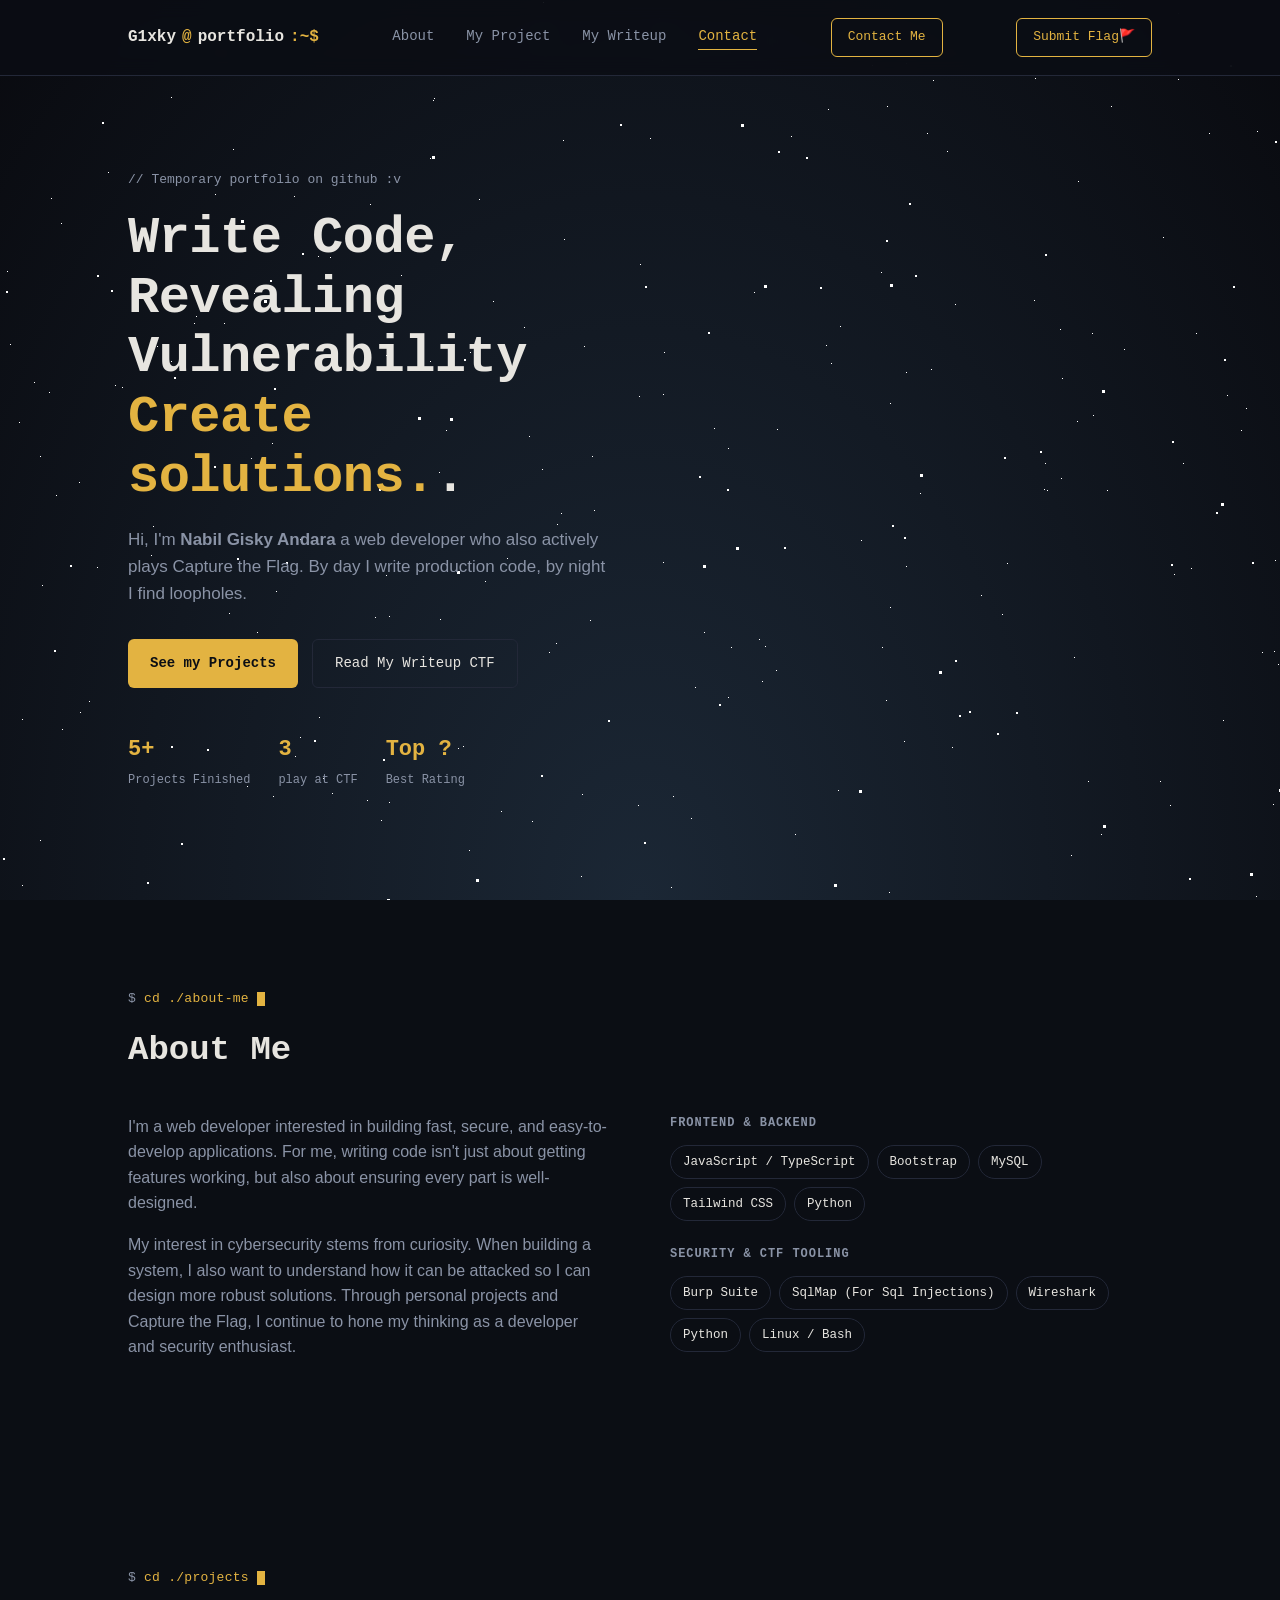
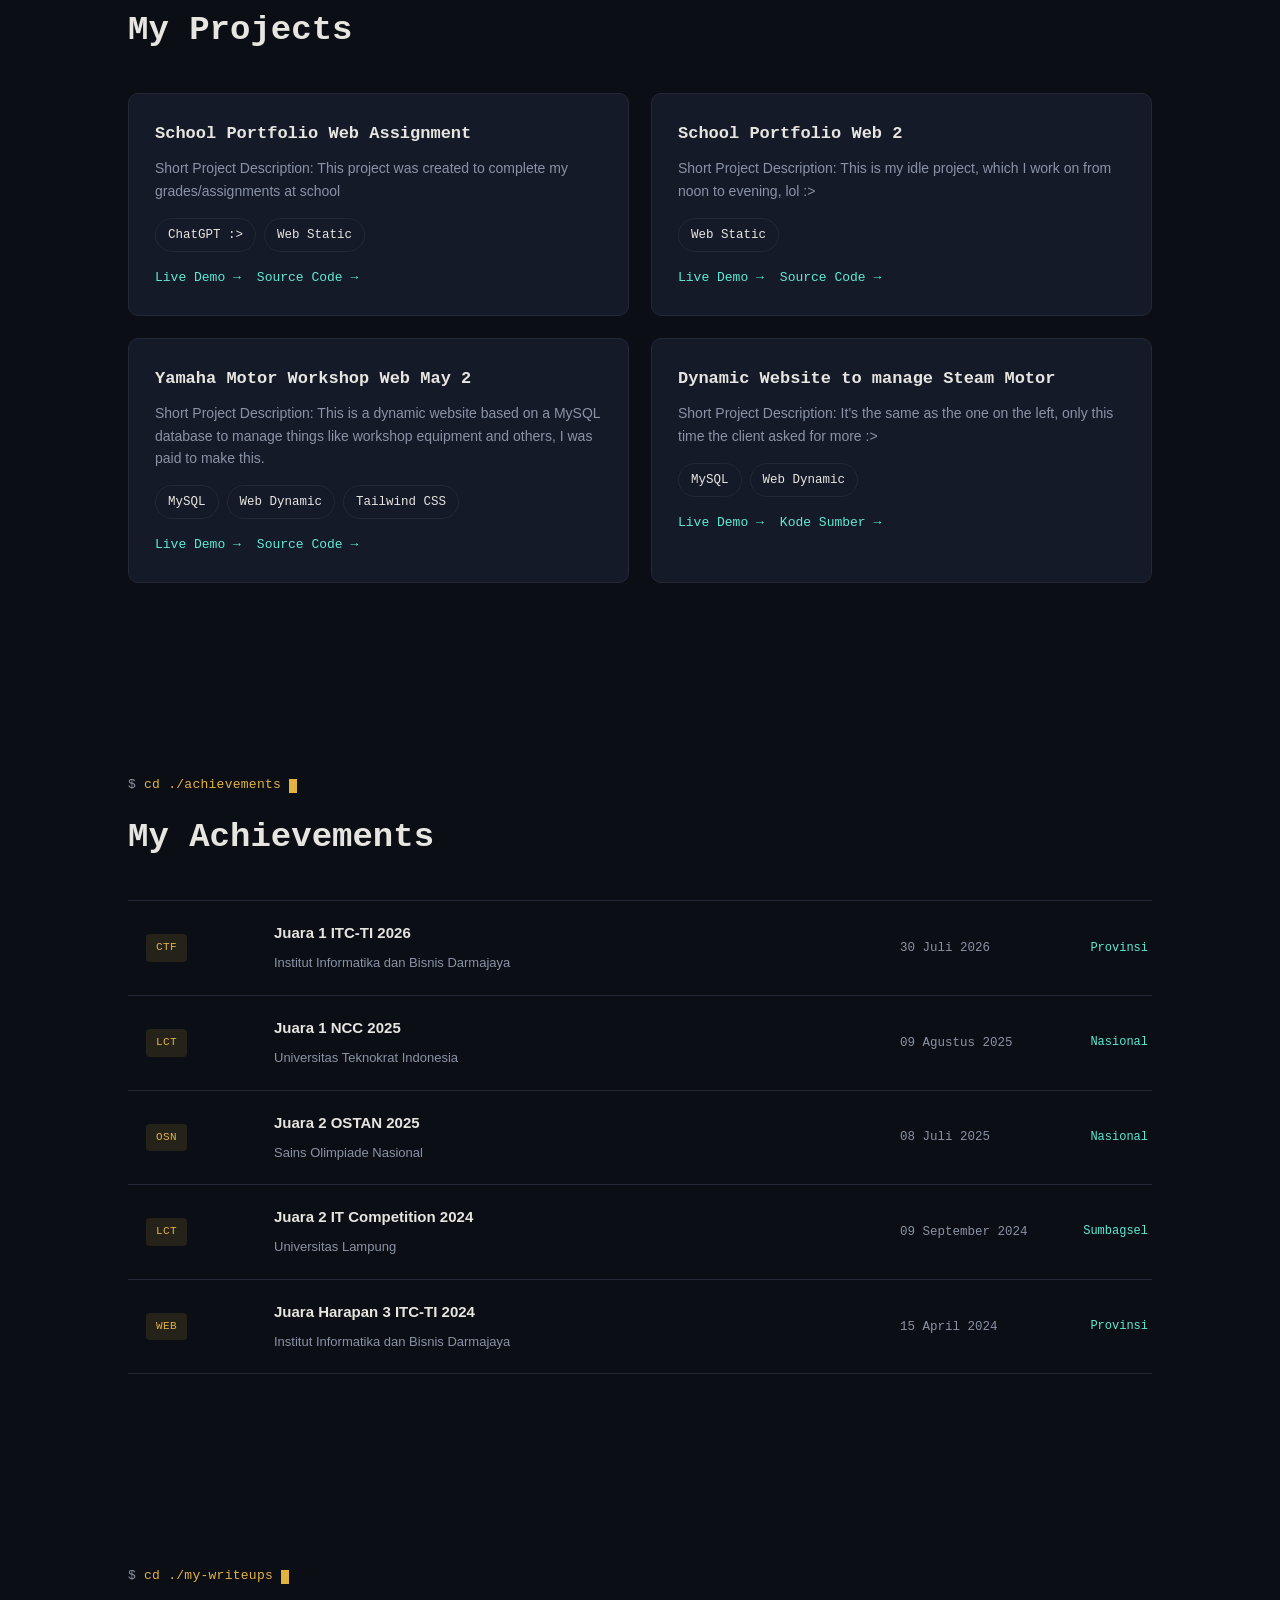
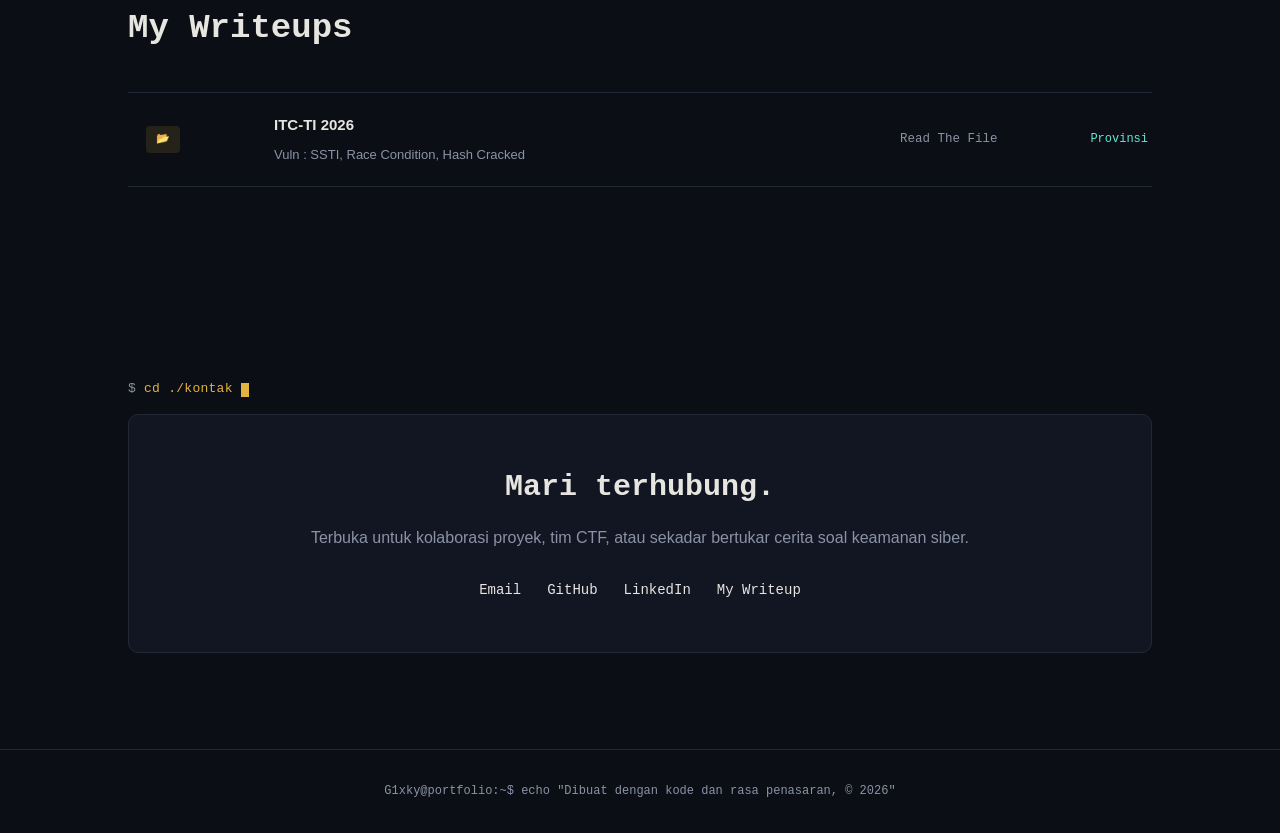
==== commit 8366f407: "index.html" ====
--- a/index.html
+++ b/index.html
@@ -3,7 +3,7 @@
 <head>
 <meta charset="UTF-8">
 <meta name="viewport" content="width=device-width, initial-scale=1.0">
-<title>Nama Kamu — Web Developer & CTF Player</title>
+<title>Nabil Gisky Andara — Web Developer & CTF Player</title>
 <link rel="preconnect" href="https://fonts.googleapis.com">
 <link rel="preconnect" href="https://fonts.gstatic.com" crossorigin>
 <link href="https://fonts.googleapis.com/css2?family=JetBrains+Mono:wght@400;500;600;700&family=IBM+Plex+Sans:wght@400;500;600&display=swap" rel="stylesheet">
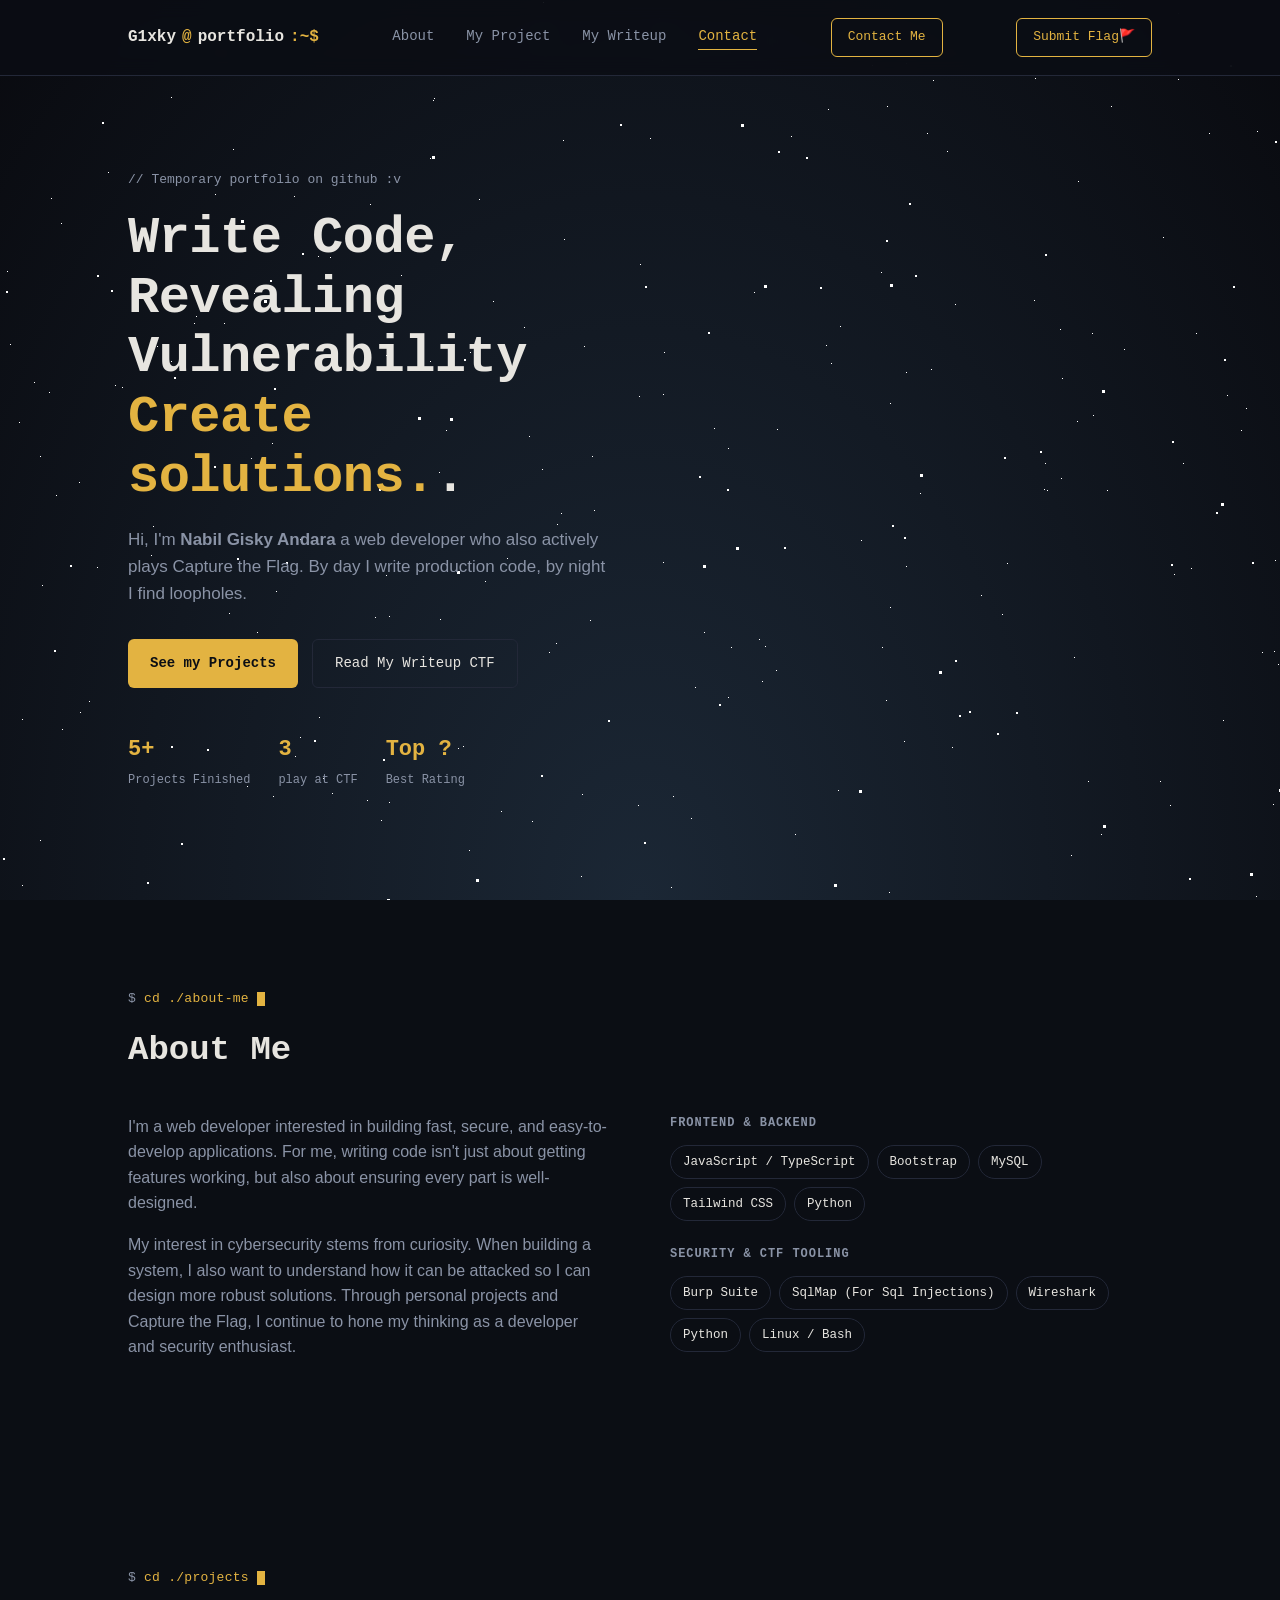
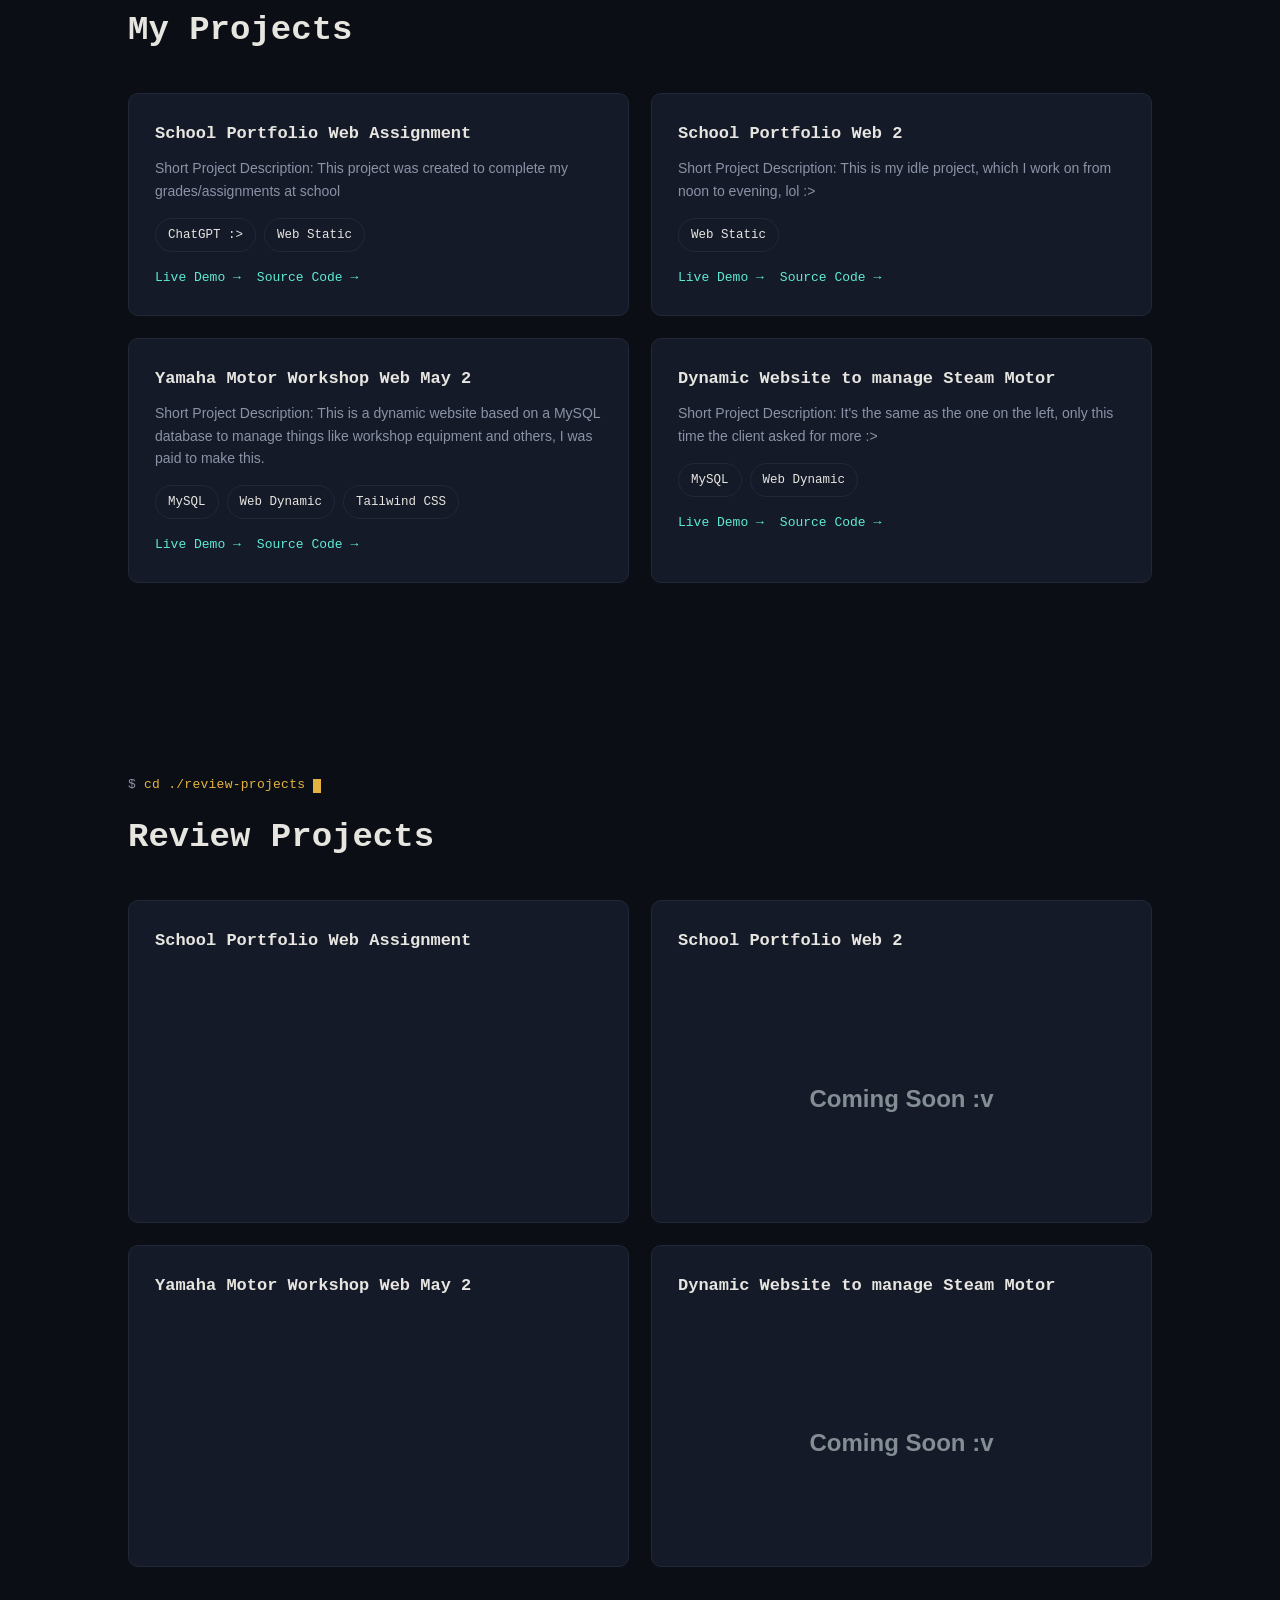
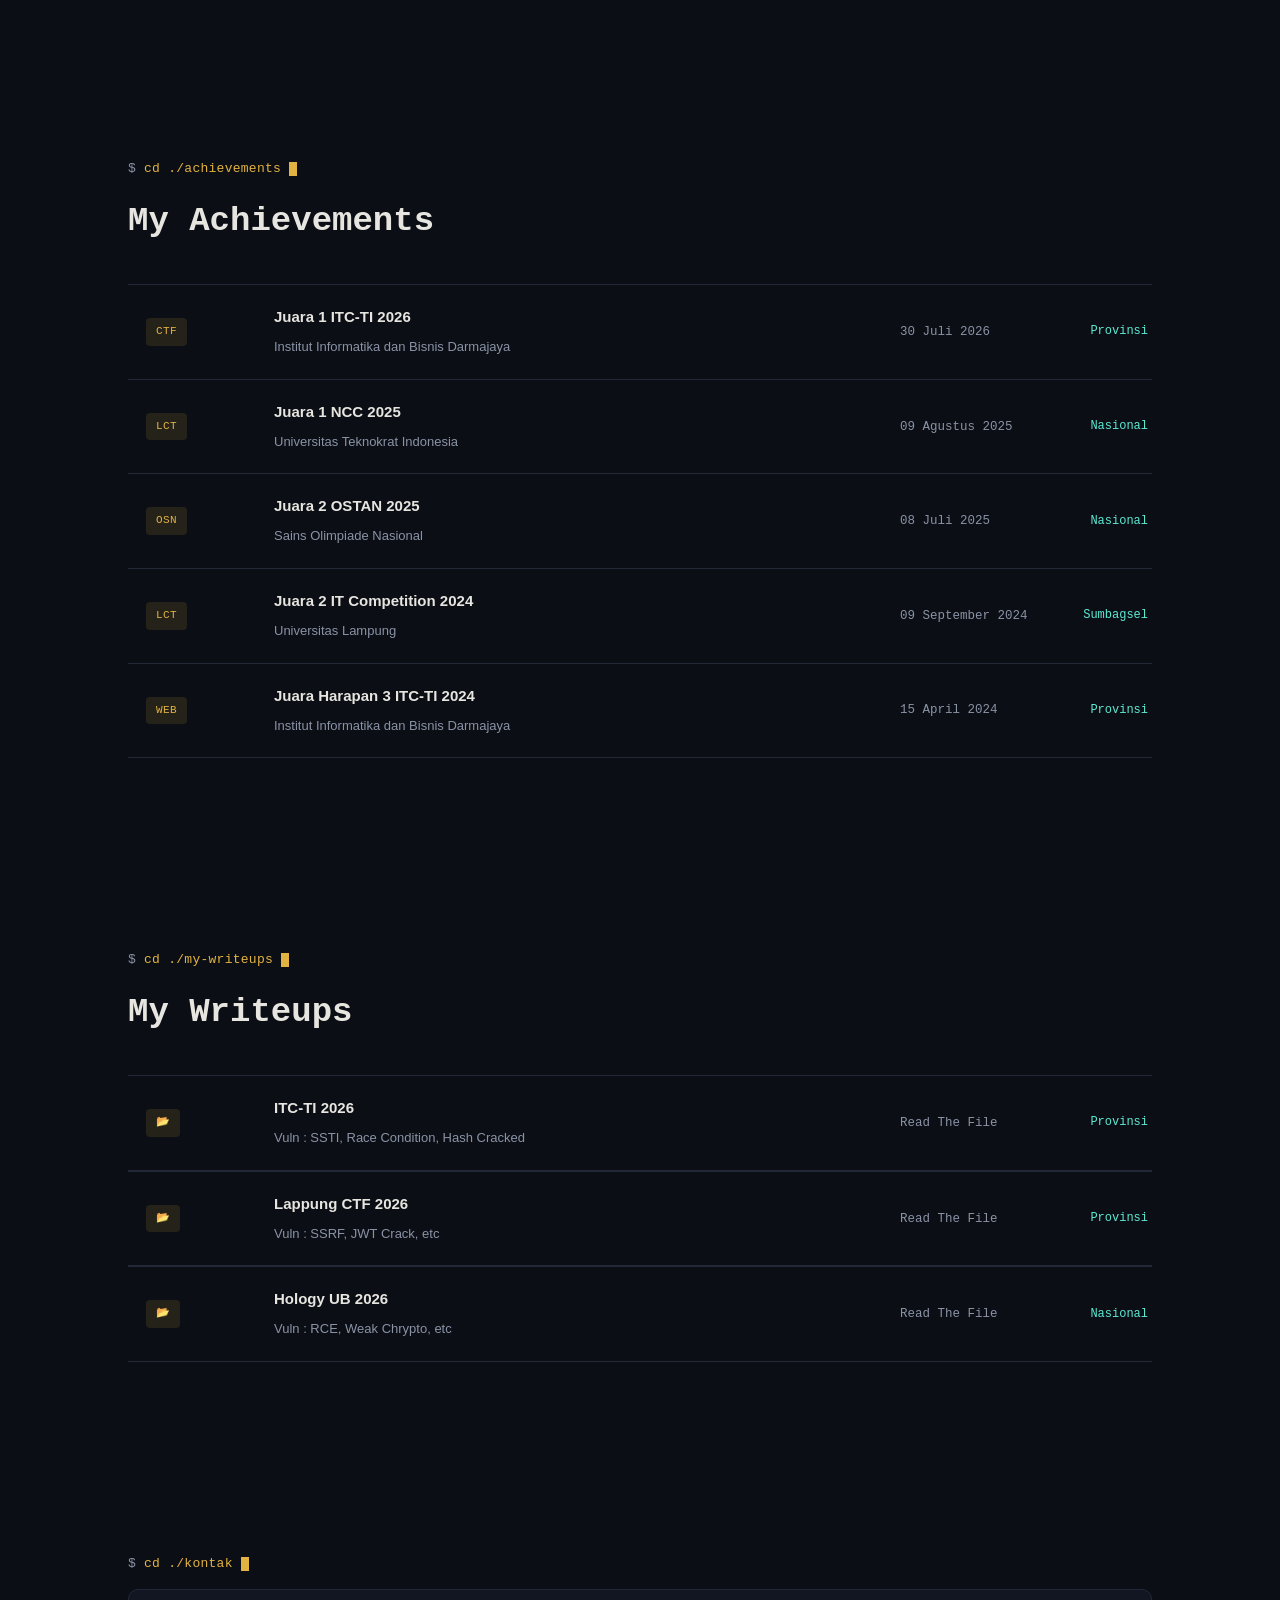
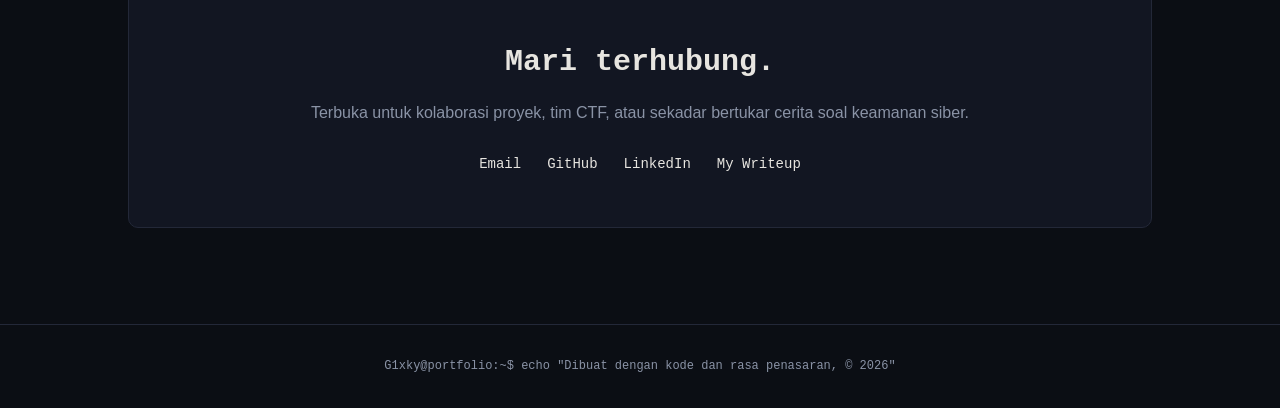
==== commit 49e982b0: "index.html" ====
--- a/index.html
+++ b/index.html
@@ -3,7 +3,7 @@
 <head>
 <meta charset="UTF-8">
 <meta name="viewport" content="width=device-width, initial-scale=1.0">
-<title>Nabil Gisky Andara — Web Developer & CTF Player</title>
+<title>Nama Kamu — Web Developer & CTF Player</title>
 <link rel="preconnect" href="https://fonts.googleapis.com">
 <link rel="preconnect" href="https://fonts.gstatic.com" crossorigin>
 <link href="https://fonts.googleapis.com/css2?family=JetBrains+Mono:wght@400;500;600;700&family=IBM+Plex+Sans:wght@400;500;600&display=swap" rel="stylesheet">
@@ -133,7 +133,7 @@
         <div class="tag-row">
           <span class="tag">MySQL</span><span class="tag">Web Dynamic</span><span class="tag">Tailwind CSS</span>
         </div>
-        <div class="links"><a href="javascript:alert('Sorry, but this website is for local !')">Live Demo →</a><a href="javascript:alert('Sorry, but this website is for local !')">Source Code →</a></div>
+        <div class="links"><a href="javascript:alert('Sorry, but this website is for local !')">Live Demo →</a><a target="_blank" href="https://github.com/Nbaaaaaaaaa/Project-Management">Source Code →</a></div>
       </div>
       <div class="card stagger-item">
         <h3>Dynamic Website to manage Steam Motor</h3>
@@ -141,7 +141,39 @@
         <div class="tag-row">
           <span class="tag">MySQL</span><span class="tag">Web Dynamic</span>
         </div>
-        <div class="links"><a href="javascript:alert('Sorry, but this website is for local !')">Live Demo →</a><a href="javascript:alert('Sorry, but this website is for local !')">Kode Sumber →</a></div>
+        <div class="links"><a href="javascript:alert('Sorry, but this website is for local !')">Live Demo →</a><a href="javascript:alert('Sorry, but this website is for local !')">Source Code →</a></div>
+      </div>
+    </div>
+  </section>
+
+  <!-- Review Project -->
+   <section id="projects">
+    <div class="reveal">
+      <div class="prompt-label">cd ./review-projects <span class="cursor-blink"></span></div>
+      <h2 class="section-title">Review Projects</h2>
+    </div>
+    <div class="card-grid stagger-group">
+      <div class="card stagger-item">
+        <h3>School Portfolio Web Assignment</h3>
+        <video src="review-project/video-project1.mp4" muted autoplay loop style="width: 100%;
+        height: 100%; filter: drop-shadow(0px 0px 3px yellow);"></video>
+      </div>
+      <div class="card stagger-item">
+        <h3>School Portfolio Web 2</h3>
+        <div style="width: 100%; height: 100%; display: flex; justify-content: center; align-items: center;">
+          <h1 style="color: azure; opacity: 0.5;">Coming Soon :v</h1>
+        </div>
+      </div>
+      <div class="card stagger-item">
+        <h3>Yamaha Motor Workshop Web May 2</h3>
+        <video src="review-project/video-project2.mp4" muted autoplay loop style="width: 100%;
+        height: 100%; filter: drop-shadow(0px 0px 3px yellow);"></video>
+      </div>
+      <div class="card stagger-item">
+        <h3>Dynamic Website to manage Steam Motor</h3>
+        <div style="width: 100%; height: 100%; display: flex; justify-content: center; align-items: center;">
+          <h1 style="color: azure; opacity: 0.5;">Coming Soon :v</h1>
+        </div>
       </div>
     </div>
   </section>
@@ -198,6 +230,22 @@
         <div class="info"><h4>ITC-TI 2026</h4><span>Vuln : SSTI, Race Condition, Hash Cracked</span></div>
         <span class="ctf-name"><a target="_blank" href="ITC-TI 26.pdf">Read The File</a></span>
         <span class="diff">Provinsi</span>
+      </div>
+    </div>
+    <div class="writeup-list stagger-group">
+      <div class="writeup stagger-item">
+        <span class="cat">📂</span>
+        <div class="info"><h4>Lappung CTF 2026</h4><span>Vuln : SSRF, JWT Crack, etc</span></div>
+        <span class="ctf-name"><a target="_blank" href="https://docs.google.com/document/d/14MPkRwgjeCfzSHTvX1XDZMzC_G6gamBdeplTgcaR72s/edit?tab=t.0">Read The File</a></span>
+        <span class="diff">Provinsi</span>
+      </div>
+    </div>
+    <div class="writeup-list stagger-group">
+      <div class="writeup stagger-item">
+        <span class="cat">📂</span>
+        <div class="info"><h4>Hology UB 2026</h4><span>Vuln : RCE, Weak Chrypto, etc</span></div>
+        <span class="ctf-name"><a target="_blank" href="https://onedrive.live.com/:w:/g/personal/116A88BA4235E62A/IQDFMtl47uBYSojvcJ8RxBYaAazE_UuXh7oRM7HXHQsfcvY?resid=116A88BA4235E62A!s78d932c5e0ee4a5888ef709f11c4161a&ithint=file%2Cdocx&e=YjkswL&migratedtospo=true&redeem=aHR0cHM6Ly8xZHJ2Lm1zL3cvYy8xMTZhODhiYTQyMzVlNjJhL0lRREZNdGw0N3VCWVNvanZjSjhSeEJZYUFhekVfVXVYaDdvUk03SFhIUXNmY3ZZP2U9WWprc3dM">Read The File</a></span>
+        <span class="diff">Nasional</span>
       </div>
     </div>
   </section>
@@ -214,7 +262,7 @@
         <a href="mailto:nabilgisky@gmail.com">Email</a>
         <a href="https://github.com/Nbaaaaaaaaa">GitHub</a>
         <a href="https://www.linkedin.com/in/nabil-gisky-a32592302/">LinkedIn</a>
-        <a target="_blank" href="ITC-TI 26.pdf">My Writeup</a>
+        <a target="_blank" href="ITC-TI 26.pdfs">My Writeup</a>
       </div>
     </div>
   </section>
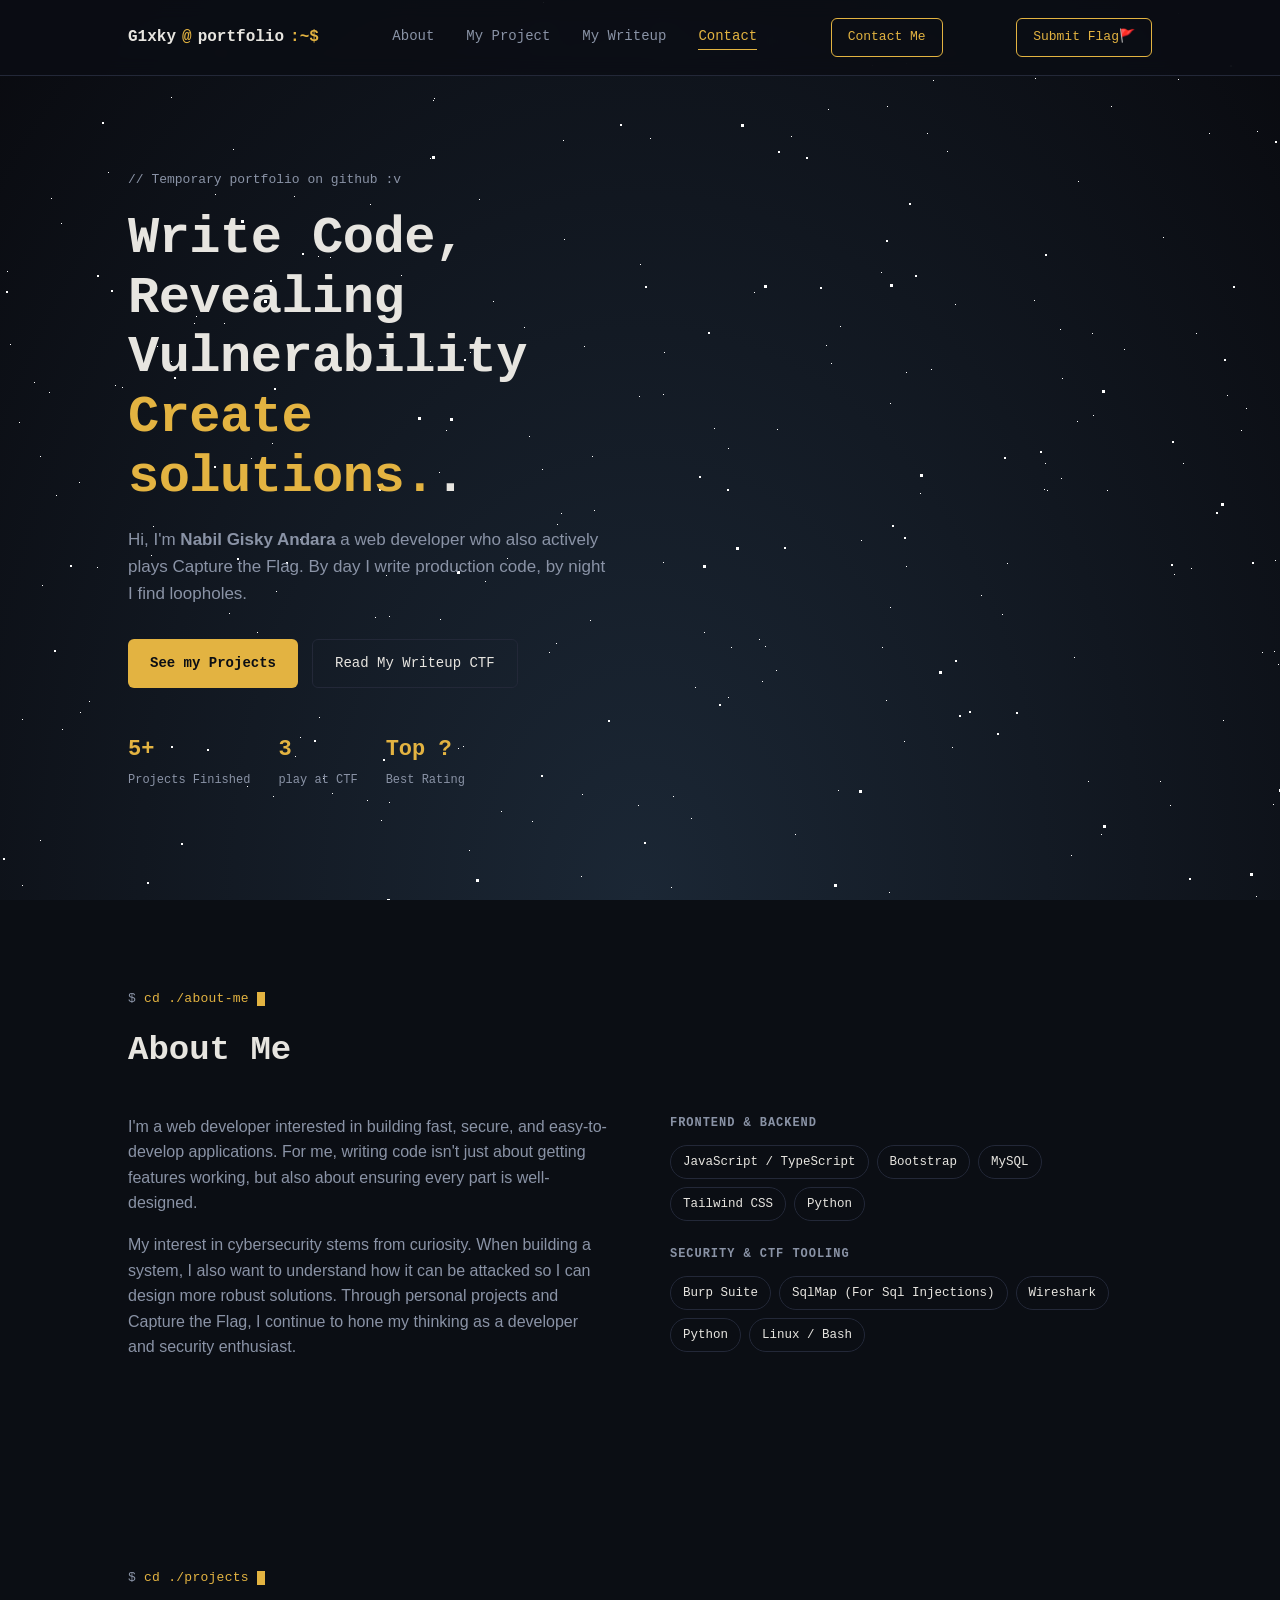
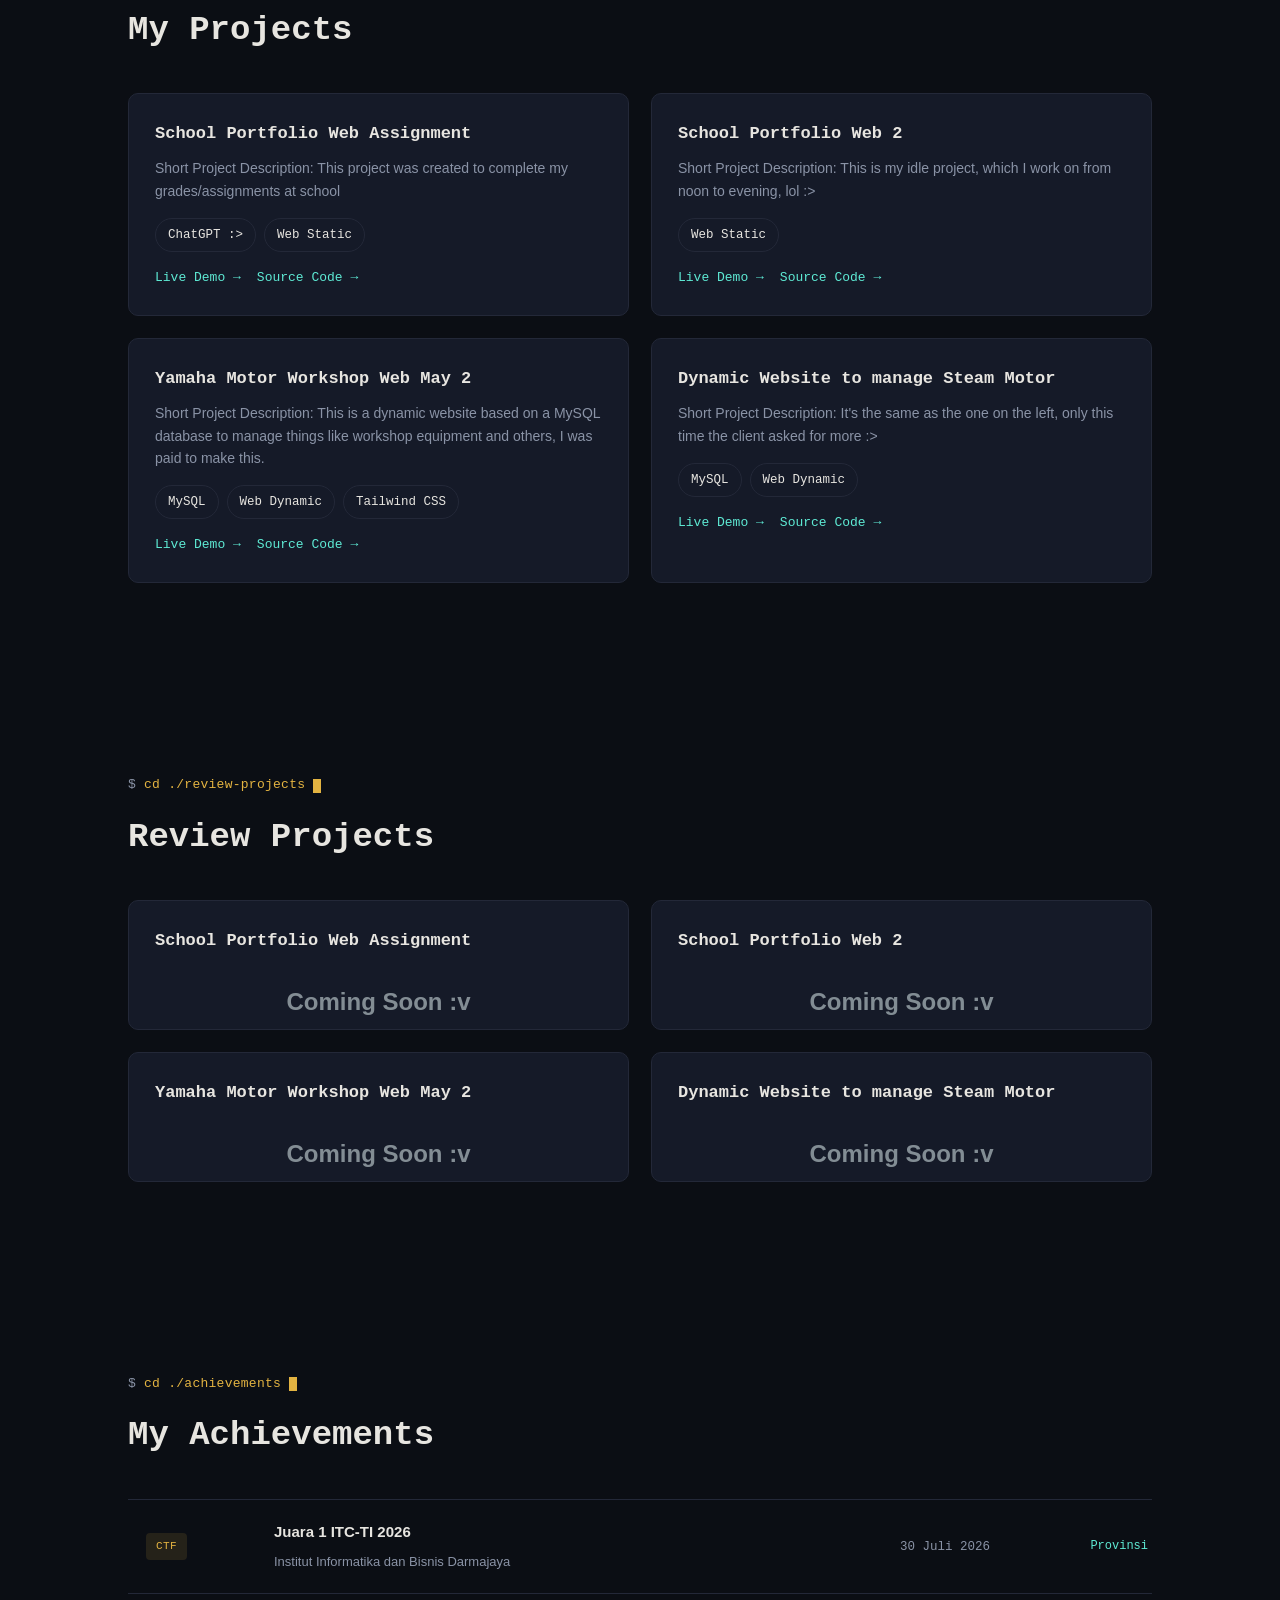
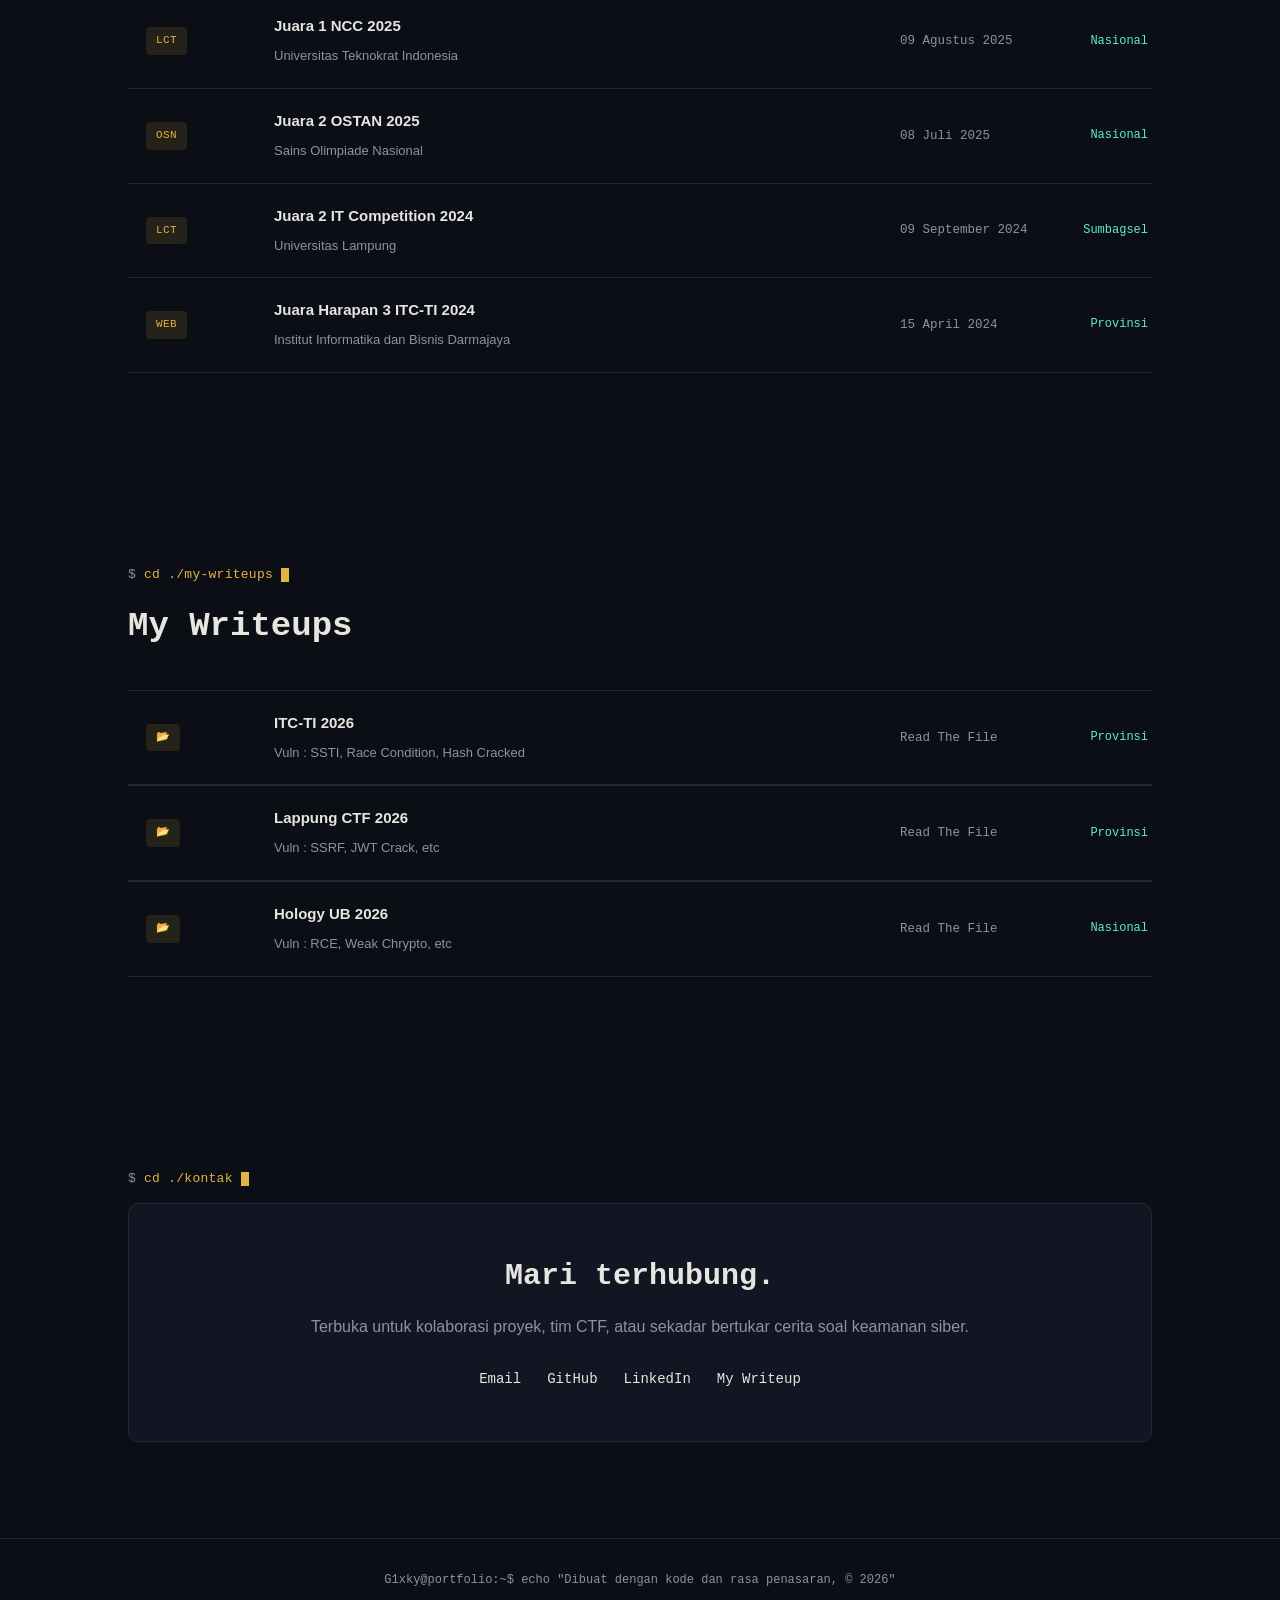
==== commit f63a7b75: "index.html" ====
--- a/index.html
+++ b/index.html
@@ -155,8 +155,9 @@
     <div class="card-grid stagger-group">
       <div class="card stagger-item">
         <h3>School Portfolio Web Assignment</h3>
-        <video src="review-project/video-project1.mp4" muted autoplay loop style="width: 100%;
-        height: 100%; filter: drop-shadow(0px 0px 3px yellow);"></video>
+        <div style="width: 100%; height: 100%; display: flex; justify-content: center; align-items: center;">
+          <h1 style="color: azure; opacity: 0.5;">Coming Soon :v</h1>
+        </div>
       </div>
       <div class="card stagger-item">
         <h3>School Portfolio Web 2</h3>
@@ -166,8 +167,9 @@
       </div>
       <div class="card stagger-item">
         <h3>Yamaha Motor Workshop Web May 2</h3>
-        <video src="review-project/video-project2.mp4" muted autoplay loop style="width: 100%;
-        height: 100%; filter: drop-shadow(0px 0px 3px yellow);"></video>
+        <div style="width: 100%; height: 100%; display: flex; justify-content: center; align-items: center;">
+          <h1 style="color: azure; opacity: 0.5;">Coming Soon :v</h1>
+        </div>
       </div>
       <div class="card stagger-item">
         <h3>Dynamic Website to manage Steam Motor</h3>
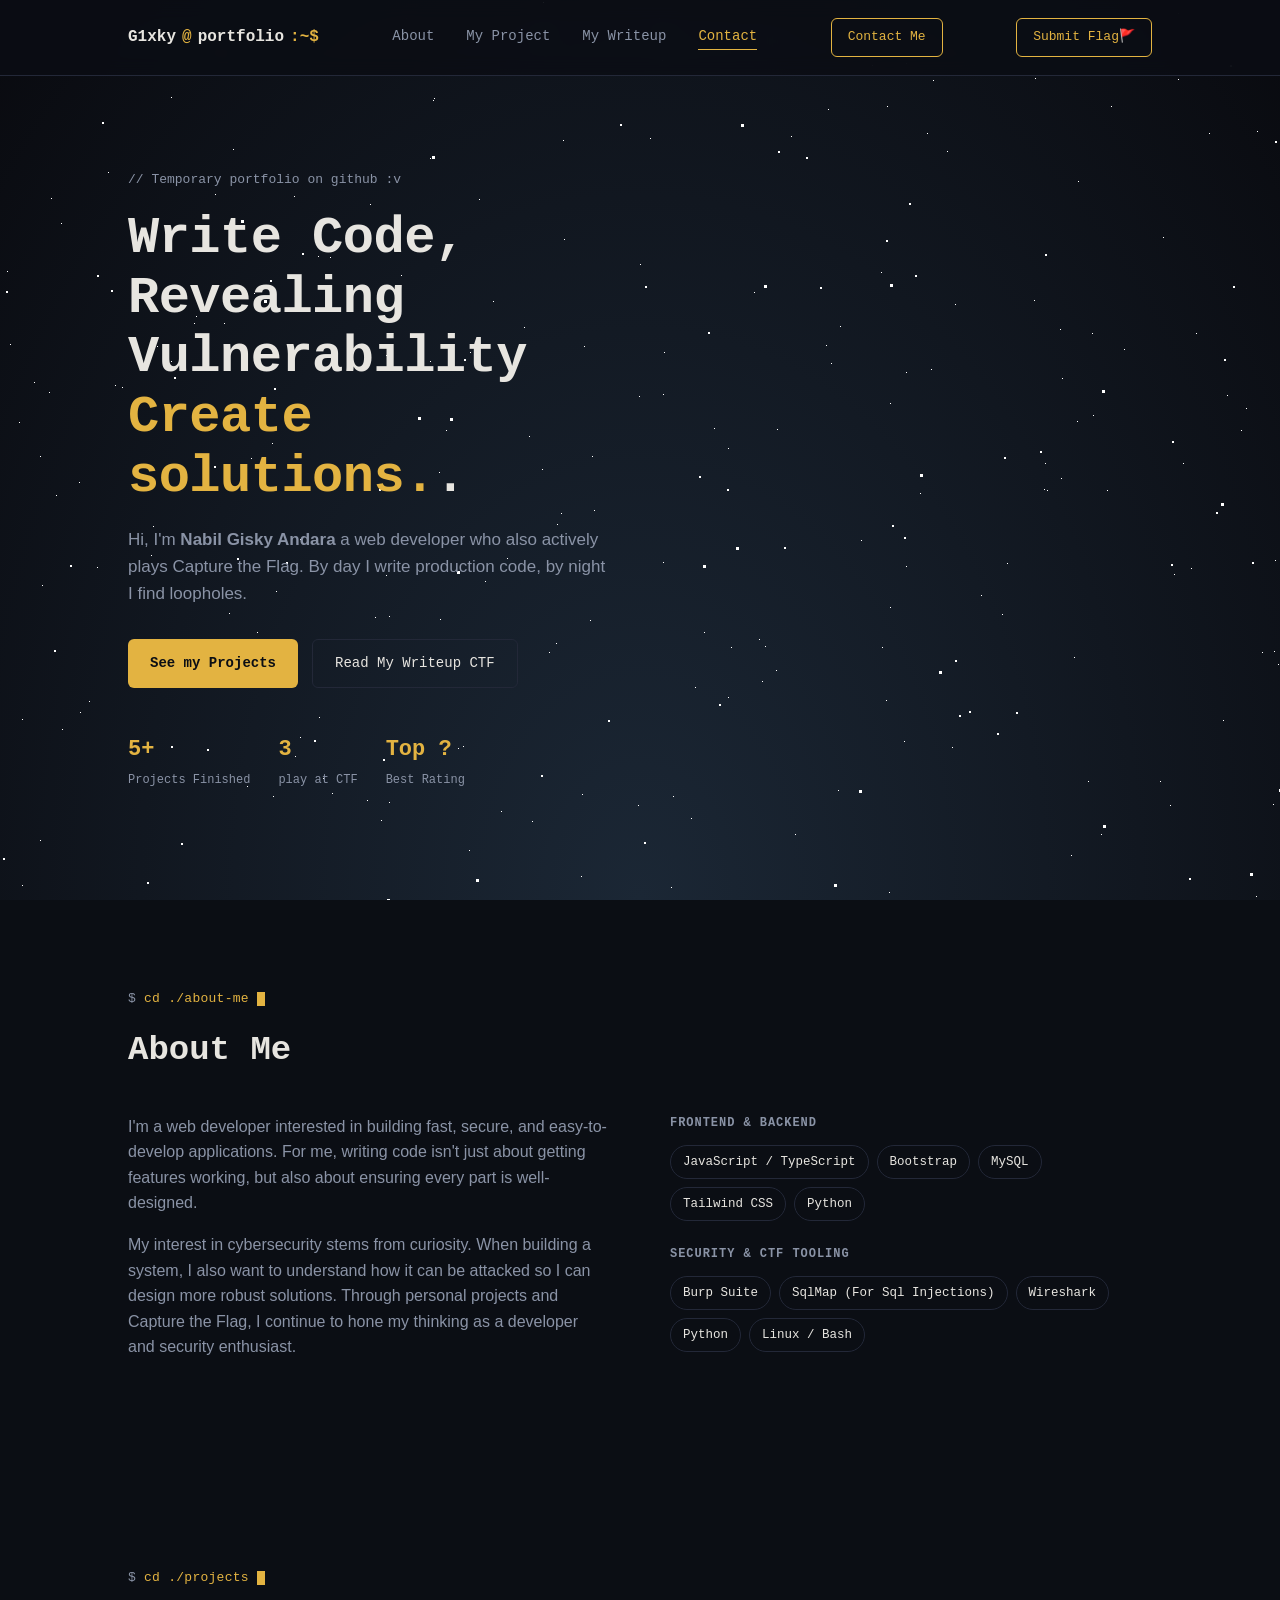
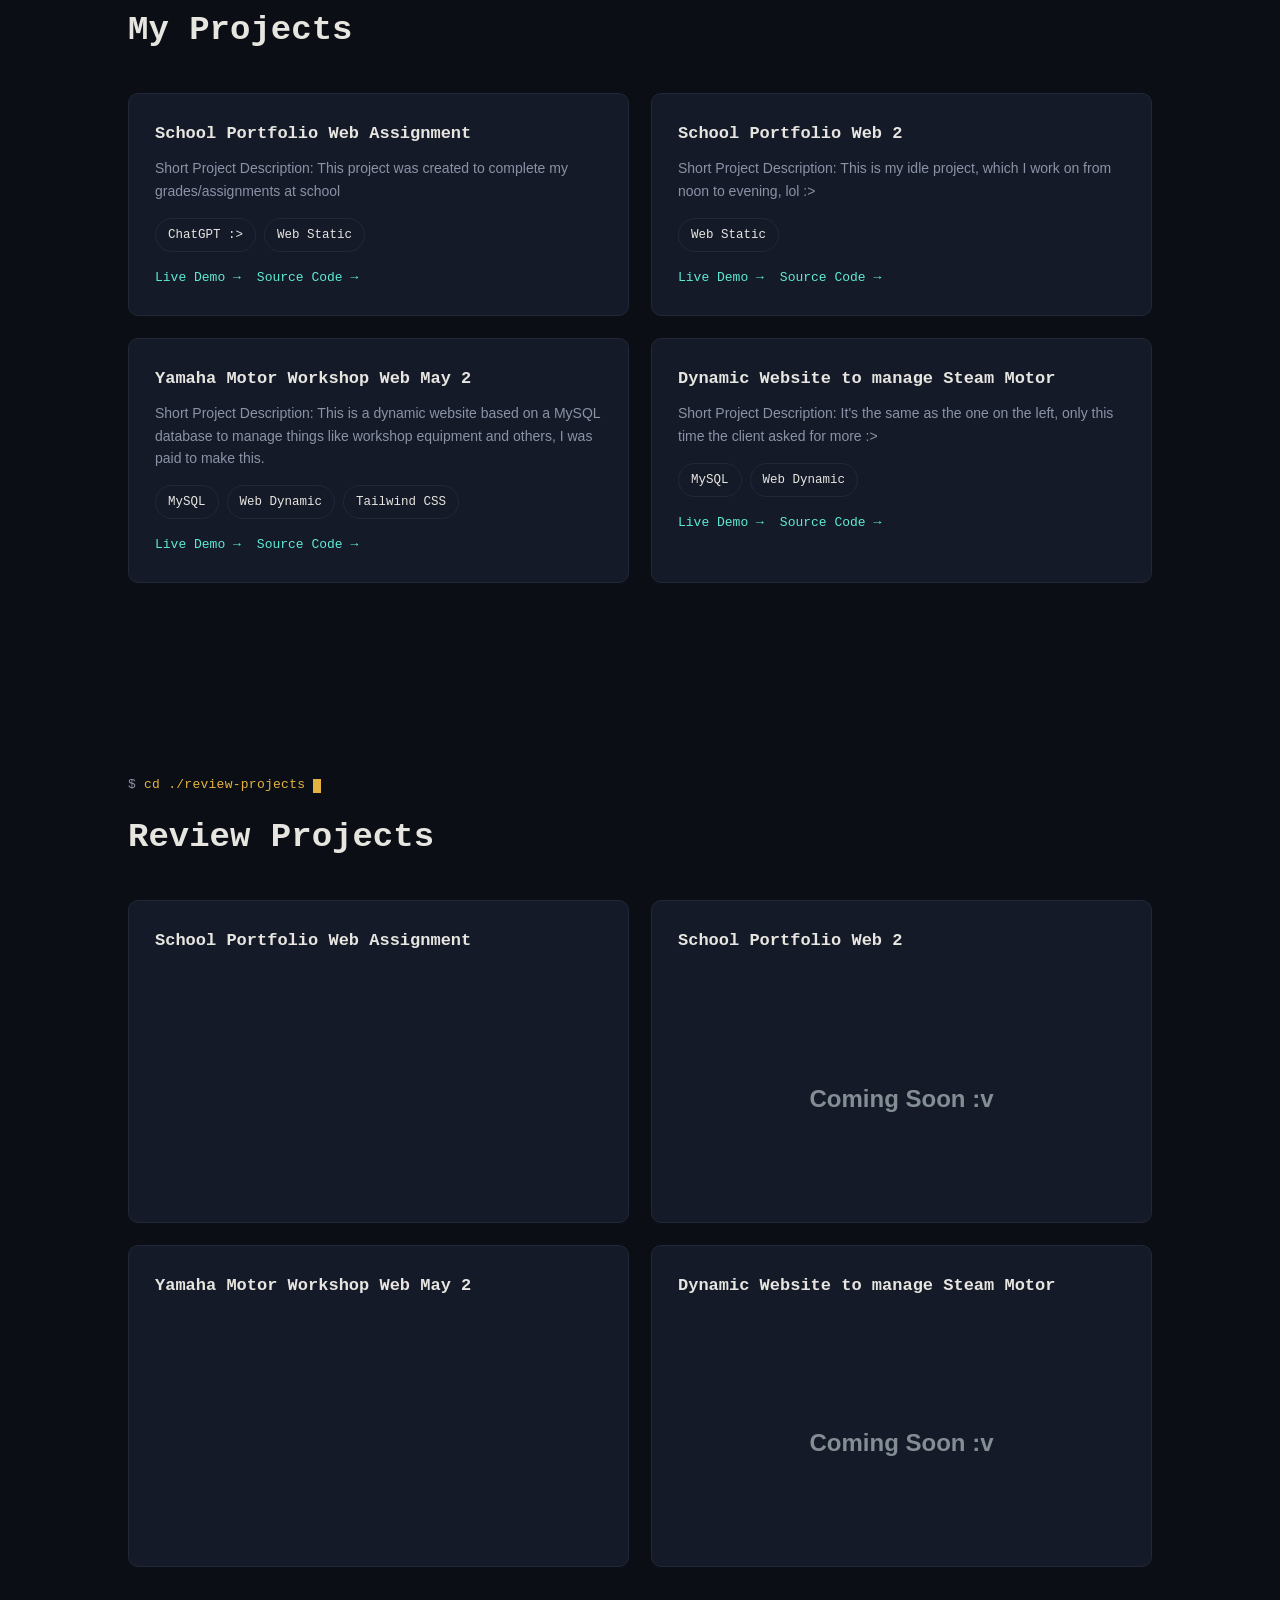
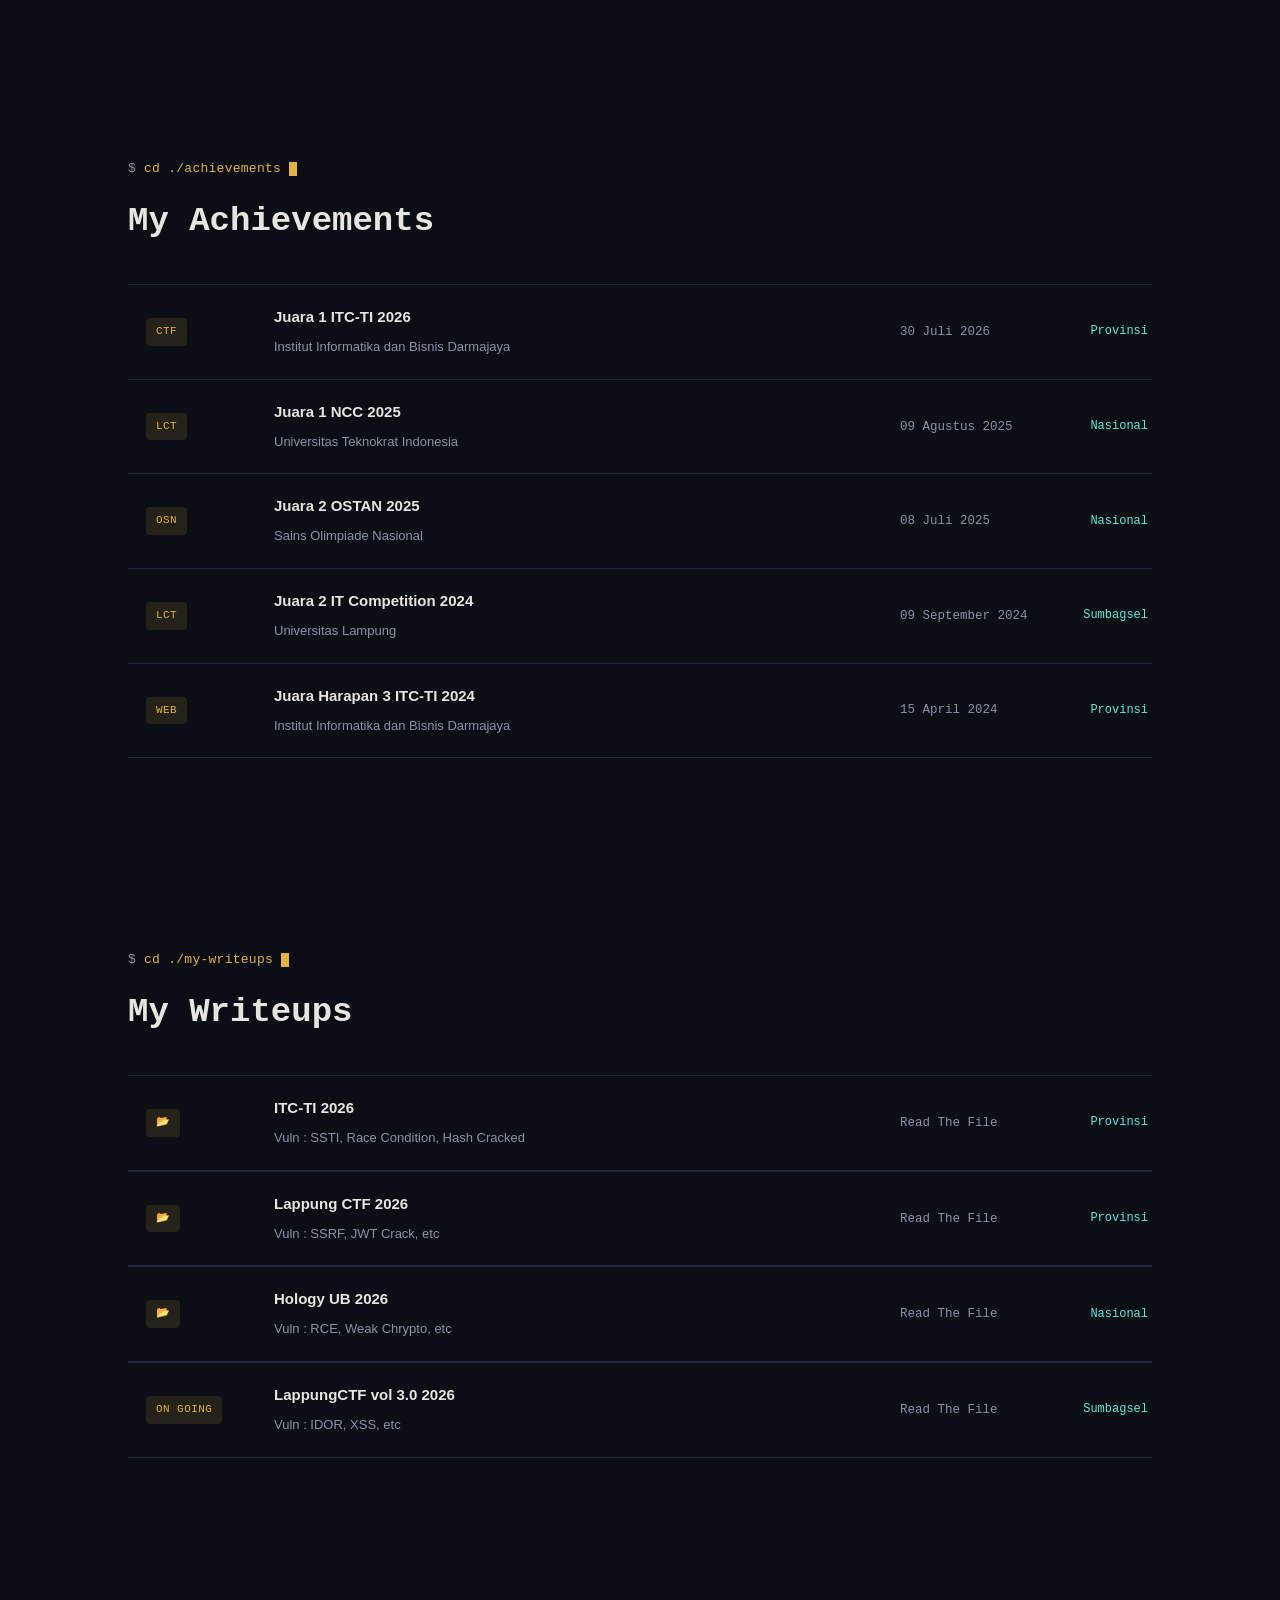
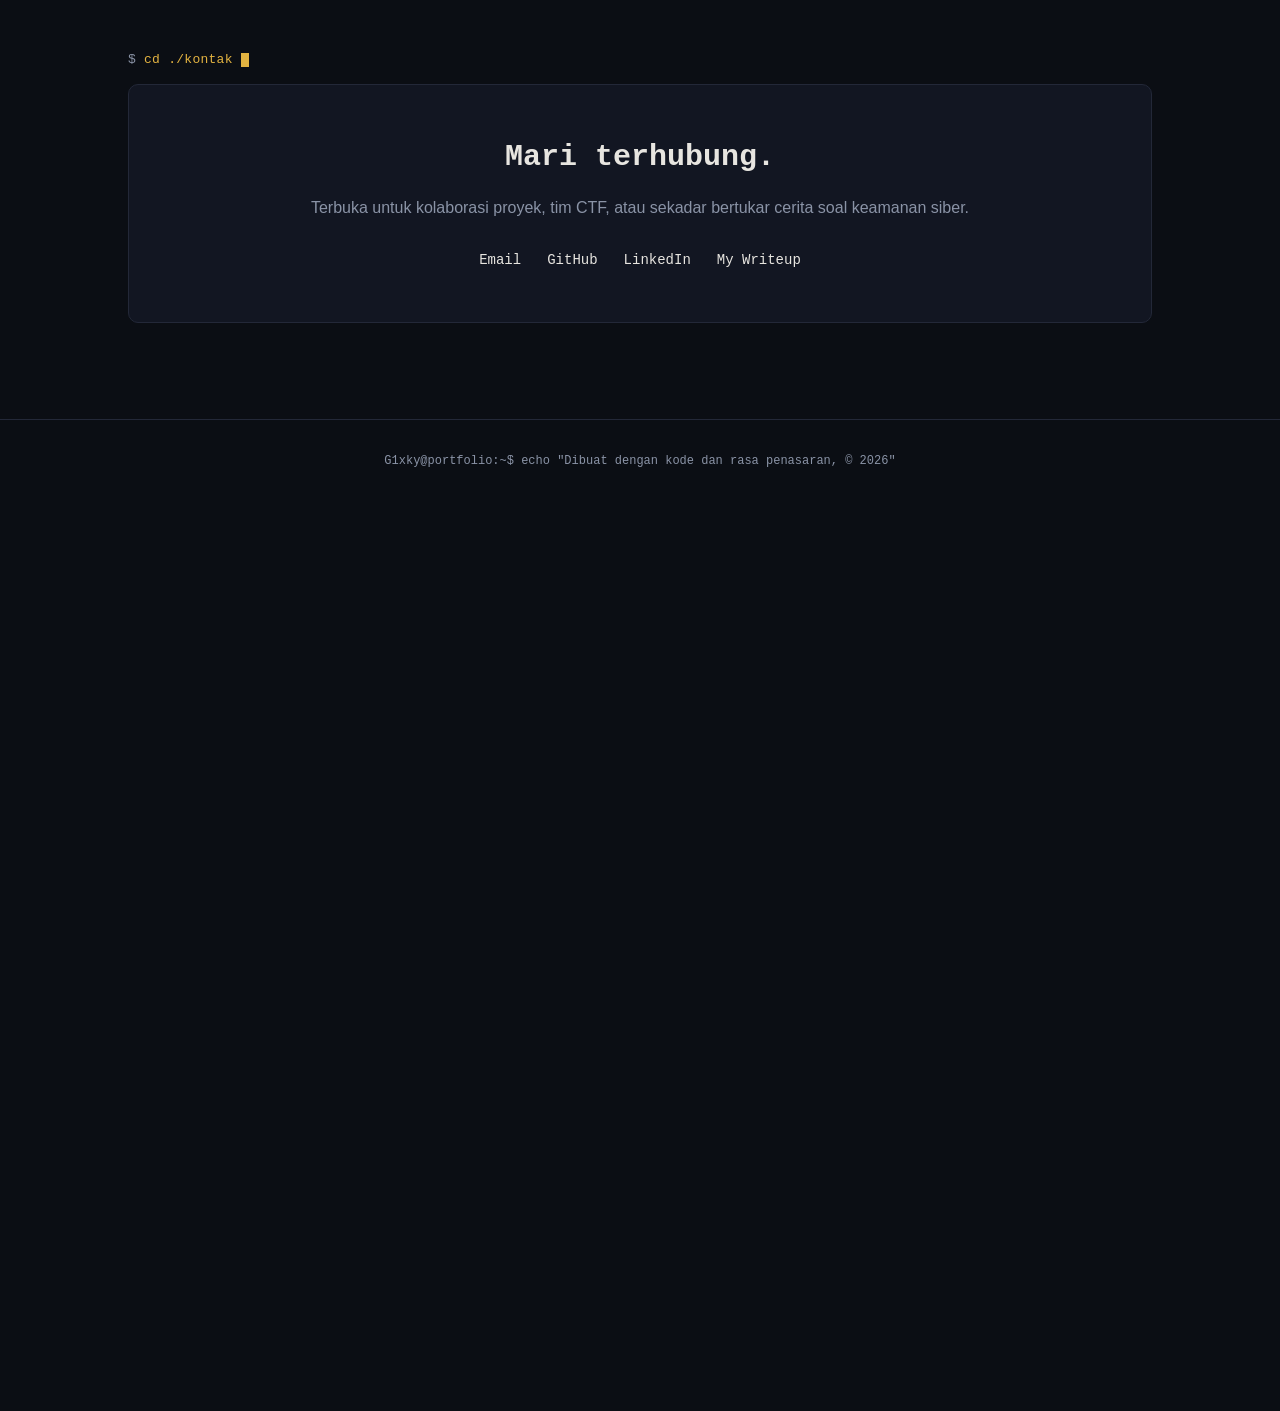
==== commit 316ebb92: "index.html" ====
--- a/index.html
+++ b/index.html
@@ -155,9 +155,8 @@
     <div class="card-grid stagger-group">
       <div class="card stagger-item">
         <h3>School Portfolio Web Assignment</h3>
-        <div style="width: 100%; height: 100%; display: flex; justify-content: center; align-items: center;">
-          <h1 style="color: azure; opacity: 0.5;">Coming Soon :v</h1>
-        </div>
+        <video src="review-project/video-project1.mp4" muted autoplay loop style="width: 100%;
+        height: 100%; filter: drop-shadow(0px 0px 3px yellow);"></video>
       </div>
       <div class="card stagger-item">
         <h3>School Portfolio Web 2</h3>
@@ -167,9 +166,8 @@
       </div>
       <div class="card stagger-item">
         <h3>Yamaha Motor Workshop Web May 2</h3>
-        <div style="width: 100%; height: 100%; display: flex; justify-content: center; align-items: center;">
-          <h1 style="color: azure; opacity: 0.5;">Coming Soon :v</h1>
-        </div>
+        <video src="review-project/video-project2.mp4" muted autoplay loop style="width: 100%;
+        height: 100%; filter: drop-shadow(0px 0px 3px yellow);"></video>
       </div>
       <div class="card stagger-item">
         <h3>Dynamic Website to manage Steam Motor</h3>
@@ -248,6 +246,14 @@
         <div class="info"><h4>Hology UB 2026</h4><span>Vuln : RCE, Weak Chrypto, etc</span></div>
         <span class="ctf-name"><a target="_blank" href="https://onedrive.live.com/:w:/g/personal/116A88BA4235E62A/IQDFMtl47uBYSojvcJ8RxBYaAazE_UuXh7oRM7HXHQsfcvY?resid=116A88BA4235E62A!s78d932c5e0ee4a5888ef709f11c4161a&ithint=file%2Cdocx&e=YjkswL&migratedtospo=true&redeem=aHR0cHM6Ly8xZHJ2Lm1zL3cvYy8xMTZhODhiYTQyMzVlNjJhL0lRREZNdGw0N3VCWVNvanZjSjhSeEJZYUFhekVfVXVYaDdvUk03SFhIUXNmY3ZZP2U9WWprc3dM">Read The File</a></span>
         <span class="diff">Nasional</span>
+      </div>
+    </div>
+    <div class="writeup-list stagger-group">
+      <div class="writeup stagger-item">
+        <span class="cat">On Going</span>
+        <div class="info"><h4>LappungCTF vol 3.0 2026</h4><span>Vuln : IDOR, XSS, etc  </span></div>
+        <span class="ctf-name"><a target="_blank" href="https://docs.google.com/document/d/15ZezGOS2WcqJ_7wOVNhI_pZkvqG5S23mGIMAmd-JkUc/edit?usp=sharing">Read The File</a></span>
+        <span class="diff">Sumbagsel</span>
       </div>
     </div>
   </section>
@@ -282,6 +288,20 @@
   <div></div>
 </div>
 
+<canvas id="cursor-particles"></canvas>
+
+<div id="hacker-cursor">
+    <div class="hc-ring"></div>
+    <div class="hc-cross-x"></div>
+    <div class="hc-cross-y"></div>
+    <div class="hc-center"></div>
+
+    <div class="hc-corner hc-tl"></div>
+    <div class="hc-corner hc-tr"></div>
+    <div class="hc-corner hc-bl"></div>
+    <div class="hc-corner hc-br"></div>
+</div>
+
 <!-- Hint : You Can Find in everywhere :v -->
 
 <script>
@@ -289,6 +309,142 @@
 </script>
 
 <script>
+  (() => {
+    const cursor = document.getElementById("hacker-cursor");
+    const canvas = document.getElementById("cursor-particles");
+
+    if (!cursor || !canvas) return;
+
+    const ctx = canvas.getContext("2d");
+
+    let mouseX = -100;
+    let mouseY = -100;
+
+    let cursorX = -100;
+    let cursorY = -100;
+
+    let particles = [];
+
+    const isTouchDevice =
+        window.matchMedia("(hover: none), (pointer: coarse)").matches;
+
+    if (isTouchDevice) return;
+
+    // Canvas setup
+    function resizeCanvas() {
+        const dpr = Math.min(window.devicePixelRatio || 1, 2);
+
+        canvas.width = window.innerWidth * dpr;
+        canvas.height = window.innerHeight * dpr;
+
+        ctx.setTransform(dpr, 0, 0, dpr, 0, 0);
+    }
+
+    resizeCanvas();
+    window.addEventListener("resize", resizeCanvas);
+
+    // Mouse tracking
+    document.addEventListener("mousemove", (e) => {
+        mouseX = e.clientX;
+        mouseY = e.clientY;
+
+        cursor.classList.add("hc-active");
+        document.body.classList.add("hc-enabled");
+
+        // Spawn digital particles
+        for (let i = 0; i < 2; i++) {
+            particles.push({
+                x: mouseX,
+                y: mouseY,
+                size: Math.random() * 3 + 1,
+                vx: (Math.random() - 0.5) * 2,
+                vy: (Math.random() - 0.5) * 2,
+                life: 1,
+                decay: Math.random() * 0.03 + 0.015
+            });
+        }
+
+        // Limit particle count
+        if (particles.length > 150) {
+            particles.splice(0, particles.length - 150);
+        }
+    });
+
+    // Smooth cursor animation
+    function animateCursor() {
+        cursorX += (mouseX - cursorX) * 0.2;
+        cursorY += (mouseY - cursorY) * 0.2;
+
+        cursor.style.left = cursorX + "px";
+        cursor.style.top = cursorY + "px";
+
+        requestAnimationFrame(animateCursor);
+    }
+
+    animateCursor();
+
+    // Hover detection
+    document.addEventListener("mouseover", (e) => {
+        const target = e.target.closest(
+            "a, button, input, textarea, select, [role='button']"
+        );
+
+        document.body.classList.toggle("hc-hover", !!target);
+    });
+
+    // Click animation
+    document.addEventListener("mousedown", () => {
+        document.body.classList.add("hc-click");
+    });
+
+    document.addEventListener("mouseup", () => {
+        document.body.classList.remove("hc-click");
+    });
+
+    // Hide cursor outside window
+    document.addEventListener("mouseleave", () => {
+        cursor.classList.remove("hc-active");
+        document.body.classList.remove("hc-hover");
+    });
+
+    document.addEventListener("mouseenter", () => {
+        if (mouseX >= 0) {
+            cursor.classList.add("hc-active");
+        }
+    });
+
+    // Particle animation
+    function animateParticles() {
+        ctx.clearRect(0, 0, window.innerWidth, window.innerHeight);
+
+        for (let i = particles.length - 1; i >= 0; i--) {
+            const p = particles[i];
+
+            p.x += p.vx;
+            p.y += p.vy;
+            p.life -= p.decay;
+
+            if (p.life <= 0) {
+                particles.splice(i, 1);
+                continue;
+            }
+
+            ctx.globalAlpha = p.life;
+            ctx.fillStyle = "#ffffff";
+            ctx.shadowBlur = 10;
+            ctx.shadowColor = "#ffffff";
+
+            ctx.fillRect(p.x, p.y, p.size, p.size);
+        }
+
+        ctx.globalAlpha = 1;
+        ctx.shadowBlur = 0;
+
+        requestAnimationFrame(animateParticles);
+    }
+
+    animateParticles();
+})();
   const flagText = "th1s_1s_ju5t_a_templ4te";
   const el = document.getElementById('typed-out');
   const reduceMotion = window.matchMedia('(prefers-reduced-motion: reduce)').matches;
